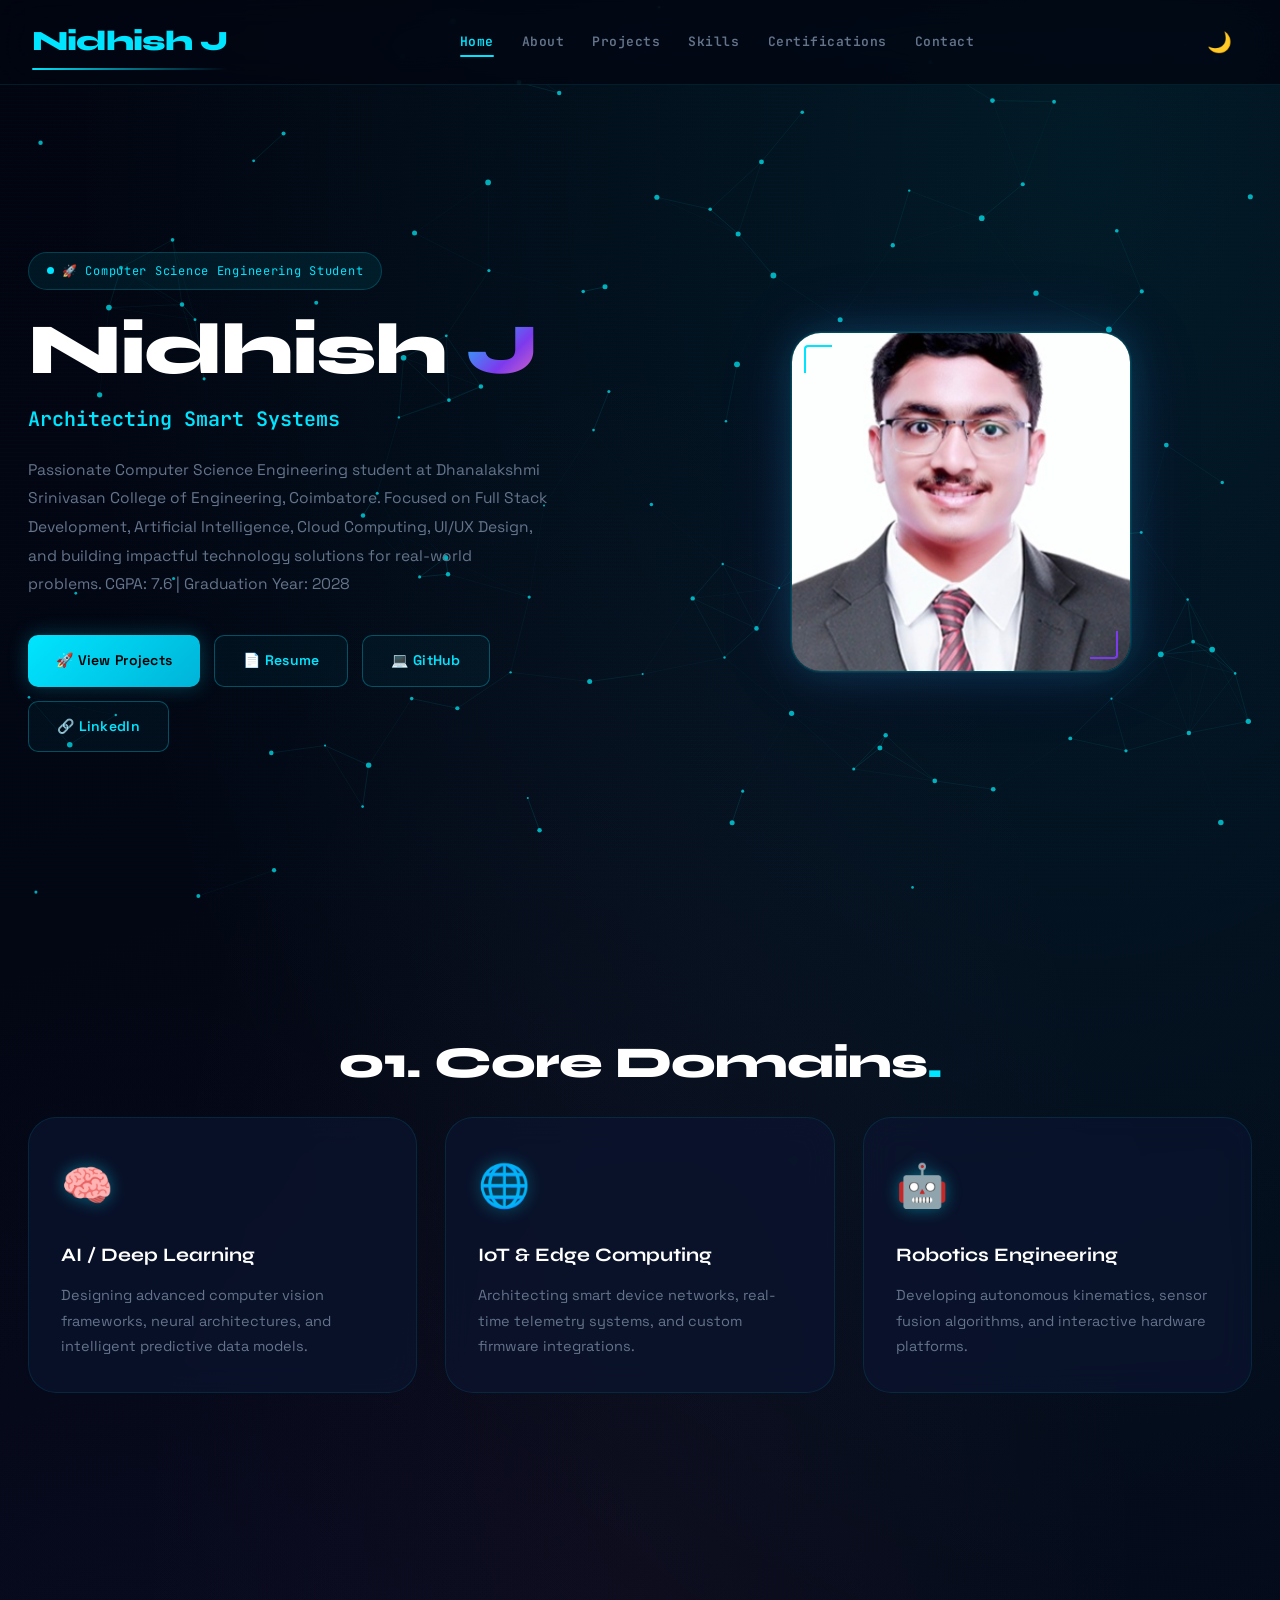
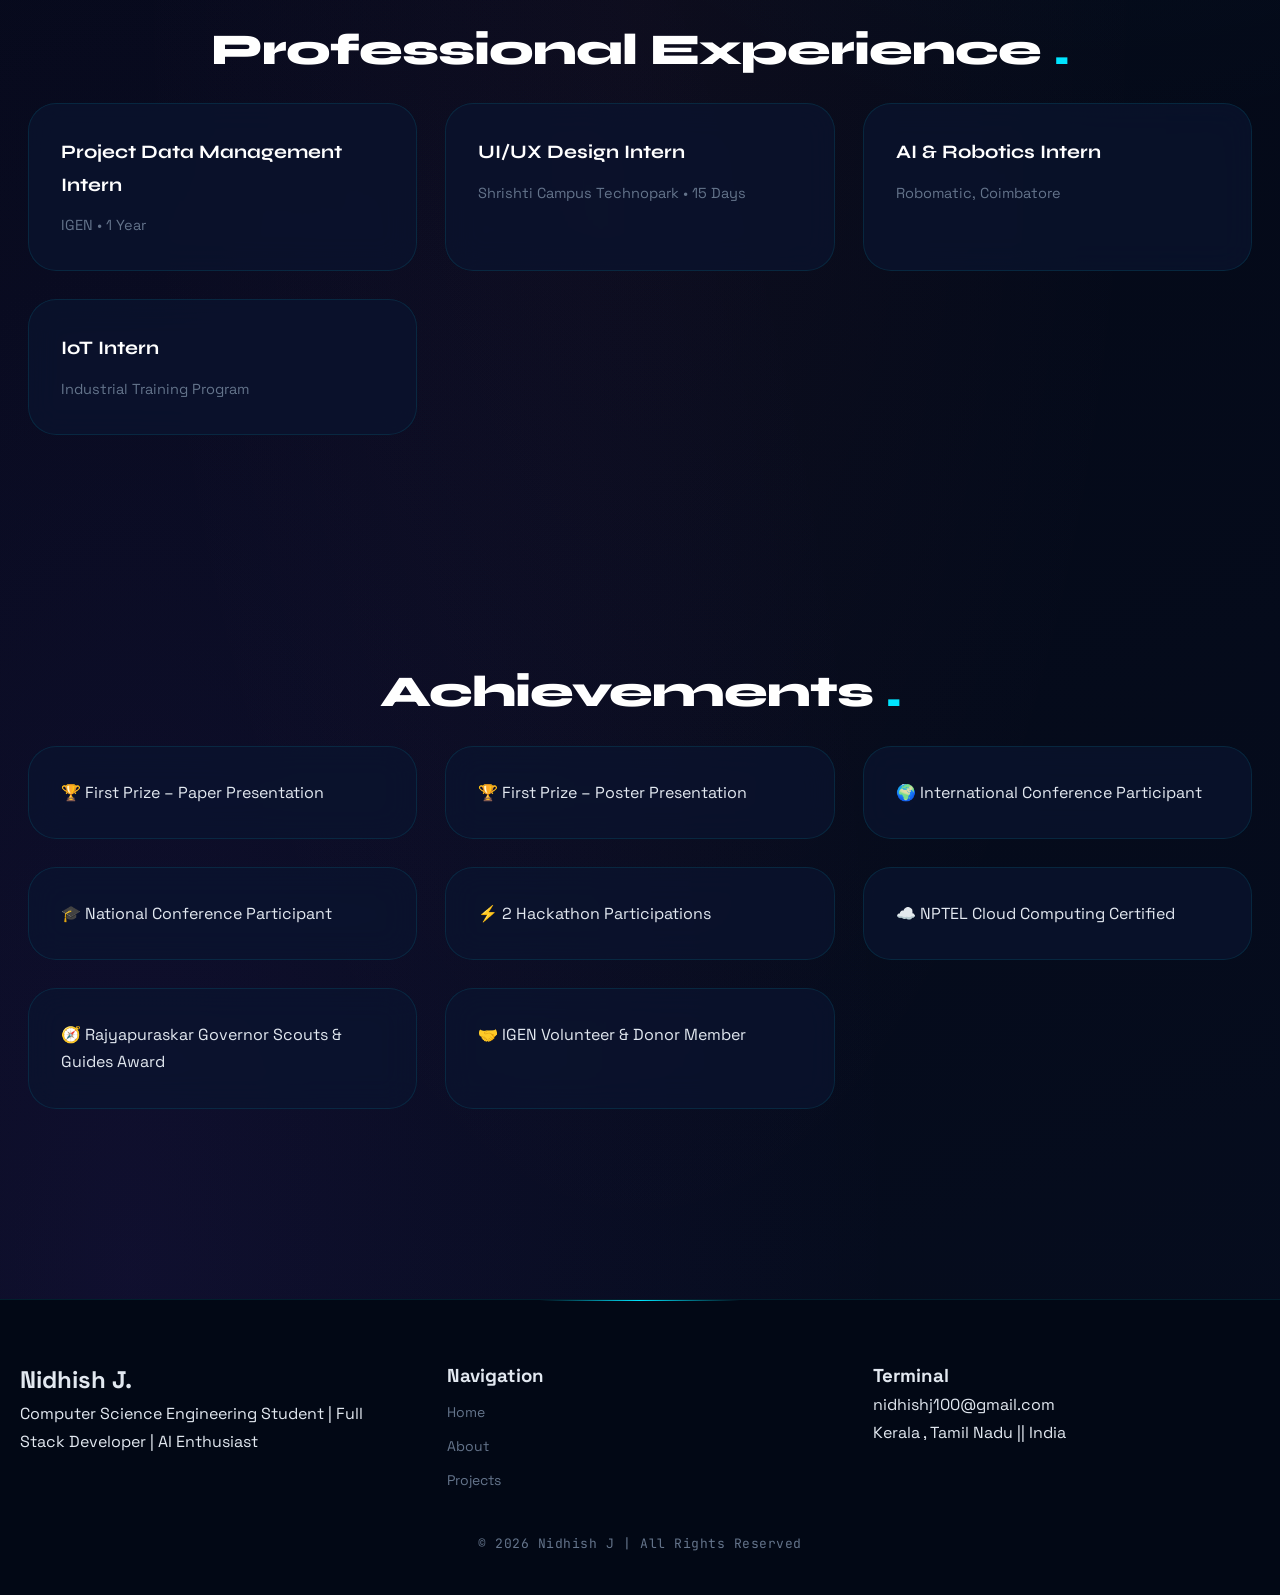
==== index.html @ ee5617a0 "Refactor index.html structure and theme toggle script" ====
<!DOCTYPE html>
<html lang="en">
<head>
    <meta charset="UTF-8">
    <meta name="viewport" content="width=device-width, initial-scale=1.0">
    <title>Nidhish J | Computer Science Engineering Student | Full Stack Developer</title>
    <link href="https://fonts.googleapis.com/css2?family=Space+Grotesk:wght@400;600;700&family=Poppins:wght@300;400;600&display=swap" rel="stylesheet">
    <link rel="stylesheet" href="css/style.css">
</head>
<body>

    <canvas id="particles"></canvas>

    <header class="navbar">
    <div class="nav-container">

        <h1 class="logo glow">
            Nidhish <span class="dot">J</span>
        </h1>

        <nav>
            <a href="index.html" class="active">Home</a>
            <a href="about.html">About</a>
            <a href="projects.html">Projects</a>
            <a href="skills.html">Skills</a>
            <a href="certifications.html">Certifications</a>
            <a href="contact.html">Contact</a>
        </nav>

        <button id="themeToggle" class="theme-btn">
            🌙
        </button>

    </div>
</header>
        </div>
    </header>

    <main>
       <section class="hero-section">

<div class="container">

<div class="hero-container">

<div class="hero-left">

<span class="badge">
🚀 Computer Science Engineering Student
</span>

<h1 class="main-title">
Nidhish <span class="highlight">J</span>
</h1>

<h2 class="typing-subtitle">
Full Stack Developer • AI Enthusiast • UI/UX Designer
</h2>

<p class="tagline">
Passionate Computer Science Engineering student at
Dhanalakshmi Srinivasan College of Engineering, Coimbatore.

Focused on Full Stack Development, Artificial Intelligence,
Cloud Computing, UI/UX Design, and building impactful
technology solutions for real-world problems.

CGPA: 7.6 | Graduation Year: 2028
</p>

<div class="hero-cta">

<a href="projects.html" class="btn btn-primary">
🚀 View Projects
</a>

<a href="https://drive.google.com/file/d/1MDJvNUyQqDSdJSYIswV5mEea7pzrSSZ8/view?usp=sharing"
target="_blank"
class="btn btn-secondary">
📄 Resume
</a>

<a href="https://github.com/nidhishj100"
target="_blank"
class="btn btn-secondary">
💻 GitHub
</a>

<a href="https://www.linkedin.com/in/nidhishj100"
target="_blank"
class="btn btn-secondary">
🔗 LinkedIn
</a>

</div>

</div>

<div class="hero-right">

<div class="profile-frame">

<img src="nidhish-profile.jpg"
alt="Nidhish J"
class="profile-img">

</div>

</div>

</div>

</div>

</div>

</section>
        <section class="section">
            <div class="container">
                <h2 class="section-title"><span class="number">01.</span> Core Domains</h2>
                <div class="grid grid-3">
                    <div class="pro-card functional">
                        <div class="card-icon">🧠</div>
                        <h3>AI / Deep Learning</h3>
                        <p>Designing advanced computer vision frameworks, neural architectures, and intelligent predictive data models.</p>
                    </div>
                    <div class="pro-card functional">
                        <div class="card-icon">🌐</div>
                        <h3>IoT & Edge Computing</h3>
                        <p>Architecting smart device networks, real-time telemetry systems, and custom firmware integrations.</p>
                    </div>
                    <div class="pro-card functional">
                        <div class="card-icon">🤖</div>
                        <h3>Robotics Engineering</h3>
                        <p>Developing autonomous kinematics, sensor fusion algorithms, and interactive hardware platforms.</p>
                    </div>
                </div>
            </div>
        </section>

        <section class="section">

<div class="container">

<h2 class="section-title">
Professional Experience
</h2>

<div class="grid">

<div class="pro-card">
<h3>Project Data Management Intern</h3>
<p>IGEN • 1 Year</p>
</div>

<div class="pro-card">
<h3>UI/UX Design Intern</h3>
<p>Shrishti Campus Technopark • 15 Days</p>
</div>

<div class="pro-card">
<h3>AI & Robotics Intern</h3>
<p>Robomatic, Coimbatore</p>
</div>

<div class="pro-card">
<h3>IoT Intern</h3>
<p>Industrial Training Program</p>
</div>

</div>

</div>

</section>

<section class="section">

<div class="container">

<h2 class="section-title">
Achievements
</h2>

<div class="grid">

<div class="pro-card">
🏆 First Prize – Paper Presentation
</div>

<div class="pro-card">
🏆 First Prize – Poster Presentation
</div>

<div class="pro-card">
🌍 International Conference Participant
</div>

<div class="pro-card">
🎓 National Conference Participant
</div>

<div class="pro-card">
⚡ 2 Hackathon Participations
</div>

<div class="pro-card">
☁️ NPTEL Cloud Computing Certified
</div>

<div class="pro-card">
🧭 Rajyapuraskar Governor Scouts & Guides Award
</div>

<div class="pro-card">
🤝 IGEN Volunteer & Donor Member
</div>

</div>

</div>

</section>
    </main>

    <footer class="footer">
        <div class="footer-container">
            <div class="footer-left">
                <h2>Nidhish J<span class="dot">.</span></h2>
                <p>Computer Science Engineering Student | Full Stack Developer | AI Enthusiast</p>
            </div>
            <div class="footer-center">
                <h3>Navigation</h3>
                <div class="footer-links">
                    <a href="index.html">Home</a>
                    <a href="about.html">About</a>
                    <a href="projects.html">Projects</a>
                </div>
            </div>
            <div class="footer-right">
                <h3>Terminal</h3>
                <p>nidhishj100@gmail.com</p>
                <p>Kerala , Tamil Nadu || India</p>
            </div>
        </div>
        <div class="footer-bottom">
            <p>&copy; 2026 Nidhish J | All Rights Reserved</p>
        </div>
    </footer>

    <script src="js/script.js"></script>
</body>
</html>
---- css/style.css ----
/* ============================================
   NIDHISH J — PORTFOLIO CSS  (Ultra Edition)
   ============================================ */

@import url('https://fonts.googleapis.com/css2?family=Space+Grotesk:wght@300;400;500;600;700&family=Syne:wght@700;800&family=JetBrains+Mono:wght@400;600&display=swap');

/* ── TOKEN SYSTEM ── */
:root {
  --bg:        #020510;
  --bg-2:      #060d1f;
  --card:      #0b1530;
  --card-hov:  #0f1f40;
  --accent:    #00e5ff;
  --accent2:   #7c3aed;
  --accent3:   #f472b6;
  --text:      #e2e8f0;
  --muted:     #64748b;
  --border:    rgba(0, 229, 255, 0.10);
  --glow:      rgba(0, 229, 255, 0.18);
  --glow2:     rgba(124, 58, 237, 0.18);

  --font-display: 'Syne', sans-serif;
  --font-body:    'Space Grotesk', sans-serif;
  --font-mono:    'JetBrains Mono', monospace;

  --radius-sm:  10px;
  --radius-md:  18px;
  --radius-lg:  28px;
  --transition: 0.38s cubic-bezier(0.4, 0, 0.2, 1);
}

/* ── RESET ── */
*, *::before, *::after {
  margin: 0;
  padding: 0;
  box-sizing: border-box;
  scroll-behavior: smooth;
}

/* ── BODY ── */
body {
  font-family: var(--font-body);
  font-size: 16px;
  line-height: 1.7;
  color: var(--text);
  background: var(--bg);
  overflow-x: hidden;
  padding-top: 88px;

  /* Signature: dual-source deep-space radial mesh */
  background-image:
    radial-gradient(ellipse 80% 50% at 85% 5%,  rgba(0, 229, 255, 0.09), transparent),
    radial-gradient(ellipse 60% 60% at 10% 90%, rgba(124, 58, 237, 0.09), transparent),
    radial-gradient(ellipse 40% 40% at 50% 50%, rgba(244, 114, 182, 0.04), transparent),
    linear-gradient(160deg, #020510 0%, #060d1f 100%);
}

/* ── SCANLINE OVERLAY (signature texture) ── */
body::before {
  content: '';
  position: fixed;
  inset: 0;
  z-index: 0;
  pointer-events: none;
  background-image: repeating-linear-gradient(
    0deg,
    transparent,
    transparent 3px,
    rgba(0, 229, 255, 0.012) 3px,
    rgba(0, 229, 255, 0.012) 4px
  );
}

/* ── CANVAS PARTICLES ── */
canvas {
  position: fixed;
  inset: 0;
  z-index: -1;
}

/* ── SELECTION ── */
::selection {
  background: rgba(0, 229, 255, 0.25);
  color: #fff;
}

/* ── SCROLLBAR ── */
::-webkit-scrollbar { width: 5px; }
::-webkit-scrollbar-track { background: var(--bg); }
::-webkit-scrollbar-thumb {
  background: linear-gradient(180deg, var(--accent), var(--accent2));
  border-radius: 99px;
}

/* ============================================
   NAVBAR
   ============================================ */
.navbar {
  position: fixed;
  top: 0;
  width: 100%;
  z-index: 1000;
  backdrop-filter: blur(20px) saturate(180%);
  -webkit-backdrop-filter: blur(20px) saturate(180%);
  background: rgba(2, 5, 16, 0.80);
  border-bottom: 1px solid var(--border);
}

.nav-container {
  max-width: 1320px;
  margin: auto;
  display: flex;
  justify-content: space-between;
  align-items: center;
  padding: 18px 32px;
}

/* Logo — monogram feel */
.logo {
  font-family: var(--font-display);
  font-size: 28px;
  font-weight: 800;
  color: var(--accent);
  letter-spacing: -1px;
  position: relative;
  animation: logoFloat 4s ease-in-out infinite;
}

.logo::after {
  content: '';
  position: absolute;
  bottom: -4px;
  left: 0;
  width: 100%;
  height: 2px;
  background: linear-gradient(90deg, var(--accent), transparent);
  border-radius: 99px;
}

@keyframes logoFloat {
  0%, 100% { transform: translateY(0);   filter: drop-shadow(0 0  6px rgba(0,229,255,.5)); }
  50%       { transform: translateY(-5px); filter: drop-shadow(0 0 16px rgba(0,229,255,.9)); }
}

nav {
  display: flex;
  gap: 28px;
  align-items: center;
}

nav a {
  font-family: var(--font-mono);
  font-size: 13px;
  font-weight: 600;
  letter-spacing: 0.04em;
  text-decoration: none;
  color: var(--muted);
  position: relative;
  transition: color var(--transition);
}

nav a::after {
  content: '';
  position: absolute;
  bottom: -4px;
  left: 0;
  width: 0;
  height: 1.5px;
  background: var(--accent);
  border-radius: 99px;
  transition: width var(--transition);
}

nav a:hover,
nav a.active {
  color: var(--accent);
}

nav a:hover::after,
nav a.active::after {
  width: 100%;
}

.theme-btn {
  background: none;
  border: none;
  font-size: 20px;
  cursor: pointer;
  color: var(--muted);
  margin-right: 16px;
  transition: color var(--transition);
}

.theme-btn:hover { color: var(--accent); }

/* ============================================
   CONTAINER
   ============================================ */
.container {
  max-width: 1320px;
  margin: auto;
  padding: 0 28px;
}

/* ============================================
   HERO
   ============================================ */
.hero-section {
  min-height: 92vh;
  display: flex;
  align-items: center;
  position: relative;
}

.hero-container {
  width: 100%;
  display: grid;
  grid-template-columns: 1fr 1fr;
  gap: 60px;
  align-items: center;
}

/* Badge pill */
.badge {
  display: inline-flex;
  align-items: center;
  gap: 8px;
  background: rgba(0, 229, 255, 0.08);
  color: var(--accent);
  border: 1px solid rgba(0, 229, 255, 0.20);
  padding: 8px 18px;
  border-radius: 99px;
  font-family: var(--font-mono);
  font-size: 12px;
  letter-spacing: 0.06em;
  margin-bottom: 22px;
}

.badge::before {
  content: '';
  width: 7px;
  height: 7px;
  background: var(--accent);
  border-radius: 50%;
  animation: pulse 1.8s ease-in-out infinite;
}

@keyframes pulse {
  0%, 100% { opacity: 1; transform: scale(1); }
  50%       { opacity: 0.4; transform: scale(1.4); }
}

/* Main title */
.main-title {
  font-family: var(--font-display);
  font-size: 72px;
  font-weight: 800;
  line-height: 1.05;
  letter-spacing: -2px;
  color: #fff;
}

.highlight {
  background: linear-gradient(135deg, var(--accent) 0%, var(--accent2) 60%, var(--accent3) 100%);
  -webkit-background-clip: text;
  -webkit-text-fill-color: transparent;
  background-clip: text;
}

/* Typing subtitle */
.typing-subtitle {
  margin-top: 14px;
  font-family: var(--font-mono);
  font-size: 20px;
  font-weight: 600;
  color: var(--accent);
  min-height: 30px;
}

.tagline {
  margin-top: 20px;
  color: var(--muted);
  line-height: 1.85;
  max-width: 520px;
  font-size: 15.5px;
}

.hero-cta {
  margin-top: 36px;
  display: flex;
  gap: 14px;
  flex-wrap: wrap;
}

/* ── Profile ── */
.hero-right {
  display: flex;
  justify-content: center;
  align-items: center;
}

.profile-frame {
  width: 340px !important;
  height: 340px !important;
  border-radius: 30px !important;
  overflow: hidden;
  position: relative;
  border: 1px solid rgba(0, 229, 255, 0.25) !important;
  box-shadow:
    0 0  0   1px rgba(0, 229, 255, 0.08),
    0 0  40px rgba(0, 229, 255, 0.18),
    0 0  80px rgba(124, 58, 237, 0.12) !important;
  animation: frameBreath 5s ease-in-out infinite;
}

/* Corner-bracket signature element */
.profile-frame::before,
.profile-frame::after {
  content: '';
  position: absolute;
  width: 28px;
  height: 28px;
  z-index: 2;
  pointer-events: none;
}

.profile-frame::before {
  top: 12px; left: 12px;
  border-top: 2px solid var(--accent);
  border-left: 2px solid var(--accent);
  border-radius: 4px 0 0 0;
}

.profile-frame::after {
  bottom: 12px; right: 12px;
  border-bottom: 2px solid var(--accent2);
  border-right: 2px solid var(--accent2);
  border-radius: 0 0 4px 0;
}

@keyframes frameBreath {
  0%, 100% { box-shadow: 0 0 0 1px rgba(0,229,255,.08), 0 0 40px rgba(0,229,255,.18), 0 0 80px rgba(124,58,237,.12); }
  50%       { box-shadow: 0 0 0 1px rgba(0,229,255,.15), 0 0 60px rgba(0,229,255,.28), 0 0 120px rgba(124,58,237,.20); }
}

.profile-img {
  display: block !important;
  width: 100% !important;
  height: 100% !important;
  object-fit: cover !important;
  transition: transform 0.6s ease;
}

.profile-frame:hover .profile-img {
  transform: scale(1.04);
}

/* ============================================
   BUTTONS
   ============================================ */
.btn {
  display: inline-flex;
  align-items: center;
  gap: 8px;
  padding: 13px 28px;
  border-radius: var(--radius-sm);
  text-decoration: none;
  font-family: var(--font-body);
  font-weight: 600;
  font-size: 14px;
  letter-spacing: 0.02em;
  transition: var(--transition);
  position: relative;
  overflow: hidden;
}

.btn-primary {
  background: linear-gradient(135deg, var(--accent), #00b4d8);
  color: #000;
  border: none;
  box-shadow: 0 0 20px rgba(0, 229, 255, 0.25);
}

.btn-primary::before {
  content: '';
  position: absolute;
  inset: 0;
  background: linear-gradient(135deg, rgba(255,255,255,0.2), transparent);
  opacity: 0;
  transition: opacity var(--transition);
}

.btn-primary:hover::before { opacity: 1; }

.btn-secondary {
  border: 1px solid rgba(0, 229, 255, 0.30);
  color: var(--accent);
  background: rgba(0, 229, 255, 0.04);
}

.btn-secondary:hover {
  background: rgba(0, 229, 255, 0.10);
  border-color: var(--accent);
}

.btn:hover { transform: translateY(-3px); }

.btn-primary:hover {
  box-shadow: 0 0 32px rgba(0, 229, 255, 0.40);
}

/* ============================================
   SECTIONS
   ============================================ */
.section {
  padding: 110px 0;
}

/* Section heading with gradient underline */
.section-title {
  font-family: var(--font-display);
  font-size: 44px;
  font-weight: 800;
  letter-spacing: -1px;
  text-align: center;
  margin-bottom: 16px;
  color: #fff;
}

.page-title {
  font-family: var(--font-display);
  font-size: 52px;
  font-weight: 800;
  letter-spacing: -1.5px;
  text-align: center;
  margin-bottom: 20px;
  color: #fff;
}

.page-title .number {
  font-family: var(--font-mono);
  color: var(--accent);
  font-size: 0.75em;
  vertical-align: super;
}

.section-subtitle {
  color: var(--muted);
  text-align: center;
  max-width: 640px;
  margin: 0 auto 56px;
  font-size: 15.5px;
  line-height: 1.8;
}

/* Divider dot */
.section-title::after {
  content: '.';
  color: var(--accent);
}

/* ============================================
   CARDS  (shared base)
   ============================================ */
.pro-card,
.project-card,
.contact-card,
.mentor-card {
  background: rgba(11, 21, 48, 0.70);
  border: 1px solid var(--border);
  border-radius: var(--radius-lg);
  padding: 32px;
  backdrop-filter: blur(16px);
  -webkit-backdrop-filter: blur(16px);
  transition: transform var(--transition), box-shadow var(--transition), border-color var(--transition), background var(--transition);
  position: relative;
  overflow: hidden;
}

/* Subtle inner top-edge shimmer */
.pro-card::before,
.project-card::before,
.contact-card::before,
.mentor-card::before {
  content: '';
  position: absolute;
  top: 0; left: 0; right: 0;
  height: 1px;
  background: linear-gradient(90deg, transparent, rgba(0,229,255,0.35), transparent);
  opacity: 0;
  transition: opacity var(--transition);
}

.pro-card:hover,
.project-card:hover,
.contact-card:hover,
.mentor-card:hover {
  transform: translateY(-10px);
  background: rgba(15, 31, 64, 0.85);
  border-color: rgba(0, 229, 255, 0.22);
  box-shadow:
    0 20px 60px rgba(0, 0, 0, 0.5),
    0  0  40px rgba(0, 229, 255, 0.12);
}

.pro-card:hover::before,
.project-card:hover::before,
.contact-card:hover::before,
.mentor-card:hover::before {
  opacity: 1;
}

.card-icon {
  font-size: 42px;
  margin-bottom: 18px;
  display: inline-block;
  filter: drop-shadow(0 0 8px rgba(0,229,255,0.4));
}

.pro-card h3 {
  font-family: var(--font-display);
  font-size: 19px;
  font-weight: 700;
  margin-bottom: 12px;
  color: #fff;
}

.pro-card p {
  color: var(--muted);
  font-size: 14.5px;
  line-height: 1.75;
}

/* ============================================
   GRIDS
   ============================================ */
.grid,
.grid-3 {
  display: grid;
  grid-template-columns: repeat(auto-fit, minmax(300px, 1fr));
  gap: 28px;
}

/* ============================================
   PROJECT CARDS
   ============================================ */
.project-img-container {
  overflow: hidden;
  border-radius: var(--radius-md);
  position: relative;
}

.project-img-container::after {
  content: '';
  position: absolute;
  inset: 0;
  background: linear-gradient(0deg, rgba(2,5,16,0.6) 0%, transparent 60%);
  pointer-events: none;
}

.project-img-container img {
  width: 100%;
  height: 220px;
  object-fit: cover;
  display: block;
  transition: transform 0.6s ease;
}

.project-card:hover .project-img-container img {
  transform: scale(1.06);
}

.project-body {
  padding-top: 22px;
}

.project-body h3 {
  font-family: var(--font-display);
  font-size: 18px;
  font-weight: 700;
  color: #fff;
  margin-bottom: 8px;
}

.project-body p {
  color: var(--muted);
  font-size: 14px;
  line-height: 1.75;
}

.tech-tags {
  margin-top: 16px;
  display: flex;
  flex-wrap: wrap;
  gap: 8px;
}

.tech-tags span {
  background: rgba(0, 229, 255, 0.08);
  color: var(--accent);
  border: 1px solid rgba(0, 229, 255, 0.18);
  padding: 5px 12px;
  border-radius: 99px;
  font-family: var(--font-mono);
  font-size: 11px;
  font-weight: 600;
  letter-spacing: 0.04em;
  transition: background var(--transition);
}

.tech-tags span:hover {
  background: rgba(0, 229, 255, 0.16);
}

/* ============================================
   MENTOR CARDS
   ============================================ */
.mentor-card {
  text-align: center;
}

.mentor-card img {
  width: 90px;
  height: 90px;
  border-radius: 50%;
  object-fit: cover;
  border: 2px solid rgba(0, 229, 255, 0.25);
  margin-bottom: 14px;
  transition: transform 0.4s ease, box-shadow 0.4s ease;
}

.mentor-card:hover img {
  transform: scale(1.07);
  box-shadow: 0 0 20px rgba(0, 229, 255, 0.35);
}

/* ============================================
   CONTACT
   ============================================ */
.contact-container {
  display: grid;
  grid-template-columns: repeat(auto-fit, minmax(270px, 1fr));
  gap: 28px;
}

/* Form elements */
#contactForm input,
#contactForm textarea {
  width: 100%;
  background: rgba(11, 21, 48, 0.60);
  border: 1px solid var(--border);
  border-radius: var(--radius-sm);
  padding: 14px 18px;
  color: var(--text);
  font-family: var(--font-body);
  font-size: 14.5px;
  margin-bottom: 14px;
  outline: none;
  transition: border-color var(--transition), box-shadow var(--transition);
}

#contactForm input:focus,
#contactForm textarea:focus {
  border-color: rgba(0, 229, 255, 0.45);
  box-shadow: 0 0 0 3px rgba(0, 229, 255, 0.08);
}

#contactForm textarea {
  resize: vertical;
  min-height: 130px;
}

/* ============================================
   CERTIFICATIONS
   ============================================ */
.cert-img {
  width: 100%;
  height: 200px;
  object-fit: cover;
  border-radius: var(--radius-md);
  margin-bottom: 16px;
  transition: transform 0.4s ease, filter 0.4s ease;
  filter: brightness(0.92);
}

.pro-card:hover .cert-img {
  transform: scale(1.04);
  filter: brightness(1);
}

/* ============================================
   TIMELINE
   ============================================ */
.timeline-date {
  font-family: var(--font-mono);
  font-size: 12px;
  font-weight: 600;
  letter-spacing: 0.06em;
  color: var(--accent);
  text-transform: uppercase;
}

/* ============================================
   FOOTER
   ============================================ */
.footer {
  margin-top: 80px;
  background: #020815;
  padding: 60px 20px 40px;
  border-top: 1px solid var(--border);
  position: relative;
}

.footer::before {
  content: '';
  position: absolute;
  top: 0; left: 50%; transform: translateX(-50%);
  width: 200px;
  height: 1px;
  background: linear-gradient(90deg, transparent, var(--accent), transparent);
}

.footer-container {
  max-width: 1320px;
  margin: auto;
  display: grid;
  grid-template-columns: repeat(auto-fit, minmax(220px, 1fr));
  gap: 40px;
}

.footer h4 {
  font-family: var(--font-display);
  font-size: 14px;
  font-weight: 700;
  letter-spacing: 0.08em;
  text-transform: uppercase;
  color: var(--accent);
  margin-bottom: 16px;
}

.footer a {
  display: block;
  color: var(--muted);
  margin-top: 10px;
  text-decoration: none;
  font-size: 14px;
  transition: color var(--transition), transform var(--transition);
}

.footer a:hover {
  color: var(--accent);
  transform: translateX(4px);
}

.footer-bottom {
  text-align: center;
  margin-top: 40px;
  color: var(--muted);
  font-size: 13px;
  font-family: var(--font-mono);
  letter-spacing: 0.04em;
}

/* ============================================
   LIGHT MODE
   ============================================ */
.light-mode {
  --bg:    #f0f4ff;
  --bg-2:  #e8eefa;
  --card:  #ffffff;
  --text:  #111827;
  --muted: #6b7280;
  --border: rgba(0, 120, 200, 0.12);
  background: #f0f4ff !important;
  color: #111827 !important;
}

.light-mode .navbar {
  background: rgba(240, 244, 255, 0.92);
  border-bottom-color: rgba(0,0,0,0.06);
}

.light-mode .pro-card,
.light-mode .project-card,
.light-mode .contact-card,
.light-mode .mentor-card {
  background: rgba(255,255,255,0.90);
  border-color: rgba(0,180,255,0.10);
  color: #111827;
}

.light-mode .pro-card p,
.light-mode .project-body p {
  color: #374151;
}

.light-mode body::before {
  display: none;
}

/* ============================================
   RESPONSIVE — TABLET
   ============================================ */
@media (max-width: 960px) {
  .hero-container {
    grid-template-columns: 1fr;
    text-align: center;
    gap: 40px;
  }

  .main-title {
    font-size: 54px;
    letter-spacing: -1.5px;
  }

  .tagline { margin-inline: auto; }

  .hero-cta { justify-content: center; }

  .profile-frame {
    width: 280px !important;
    height: 280px !important;
  }

  nav {
    gap: 16px;
    flex-wrap: wrap;
    justify-content: center;
  }
}

/* ============================================
   RESPONSIVE — MOBILE
   ============================================ */
@media (max-width: 640px) {
  body { padding-top: 100px; }

  .nav-container {
    flex-direction: column;
    padding: 14px 18px;
    gap: 12px;
  }

  .logo { font-size: 22px; }

  nav a { font-size: 12px; }

  .main-title {
    font-size: 38px !important;
    letter-spacing: -1px;
  }

  .page-title {
    font-size: 32px !important;
  }

  .section-title {
    font-size: 30px;
  }

  .typing-subtitle { font-size: 16px; }

  .profile-frame {
    width: 220px !important;
    height: 220px !important;
  }

  .section { padding: 70px 0; }

  .grid,
  .grid-3,
  .contact-container,
  .footer-container {
    grid-template-columns: 1fr !important;
  }

  .pro-card,
  .project-card,
  .contact-card,
  .mentor-card {
    padding: 24px 20px;
    border-radius: var(--radius-md);
  }

  .cert-img { height: 170px; }

  .btn {
    padding: 12px 22px;
    font-size: 13px;
  }

  .footer { padding: 50px 16px 30px; }

  .footer-container { text-align: center; }

  .footer a:hover { transform: none; }
}

/* ============================================
   REDUCED MOTION
   ============================================ */
@media (prefers-reduced-motion: reduce) {
  *, *::before, *::after {
    animation-duration: 0.01ms !important;
    transition-duration: 0.01ms !important;
  }
}
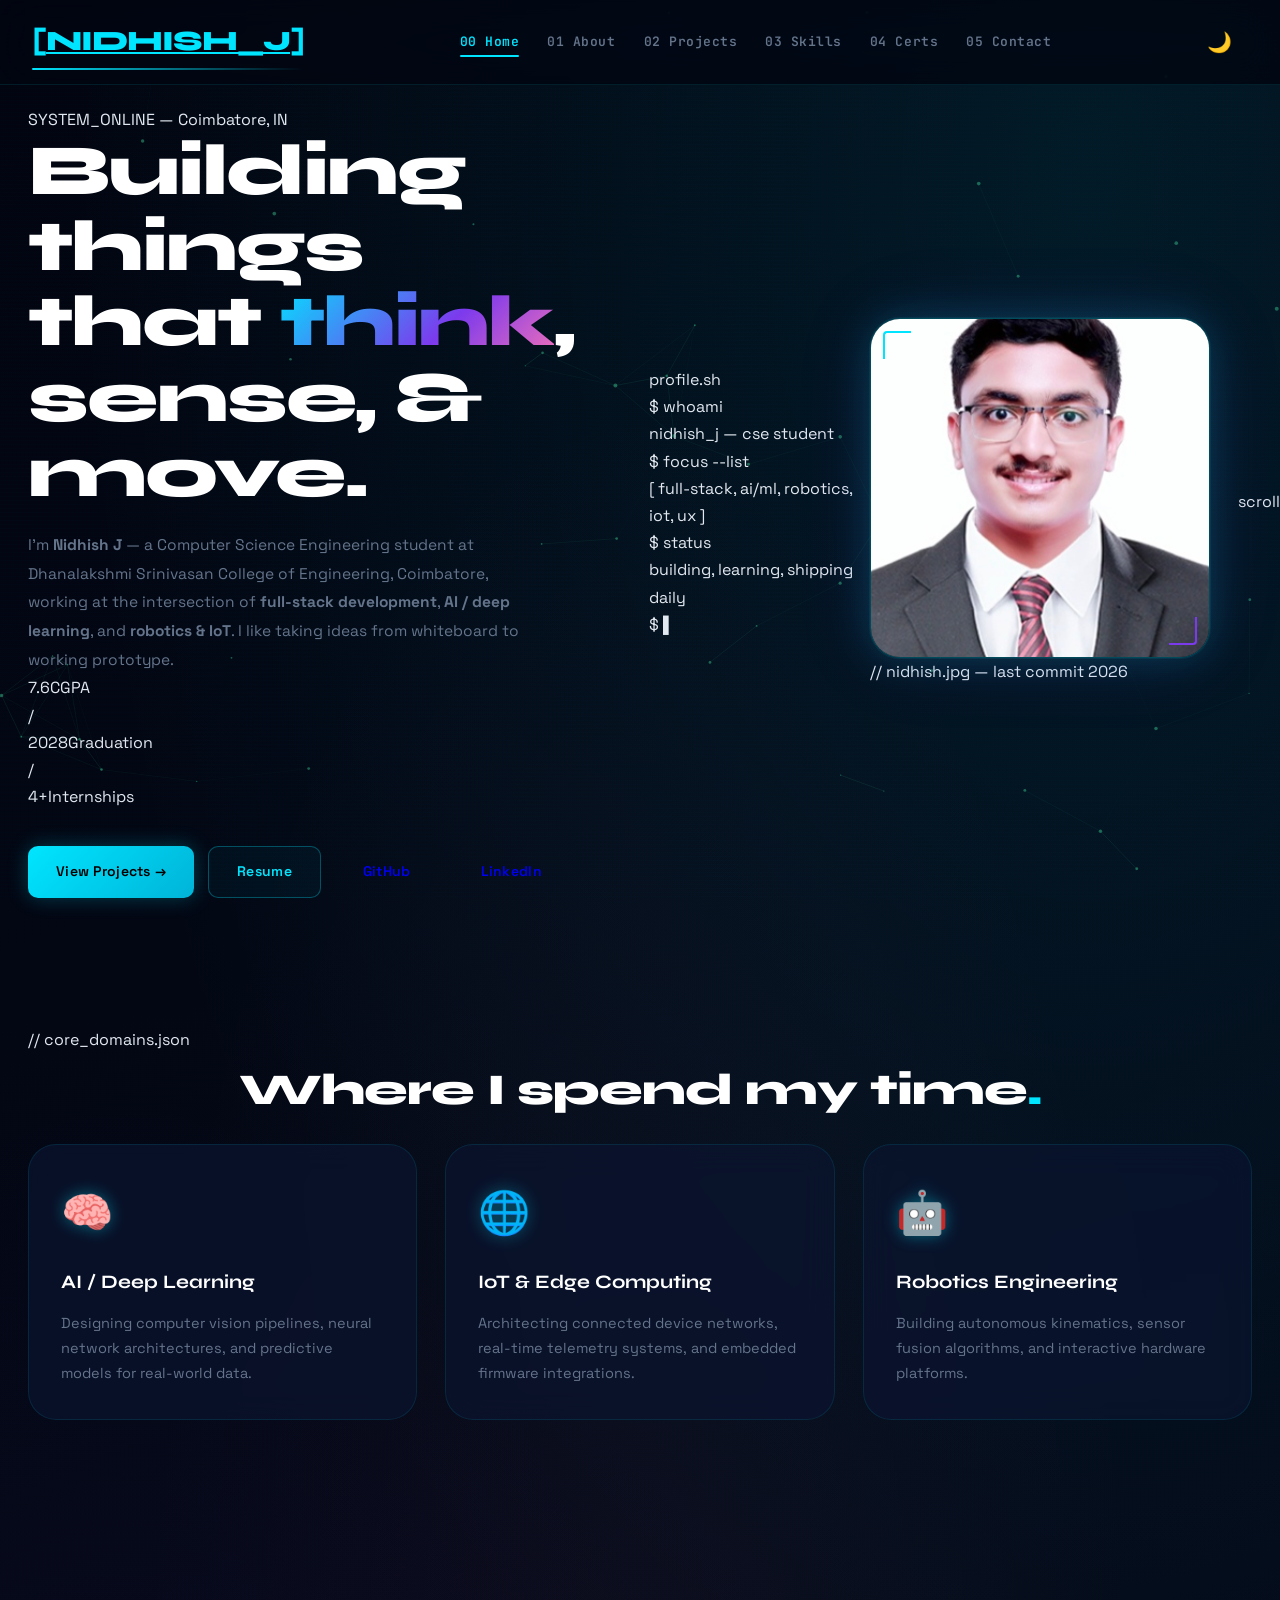
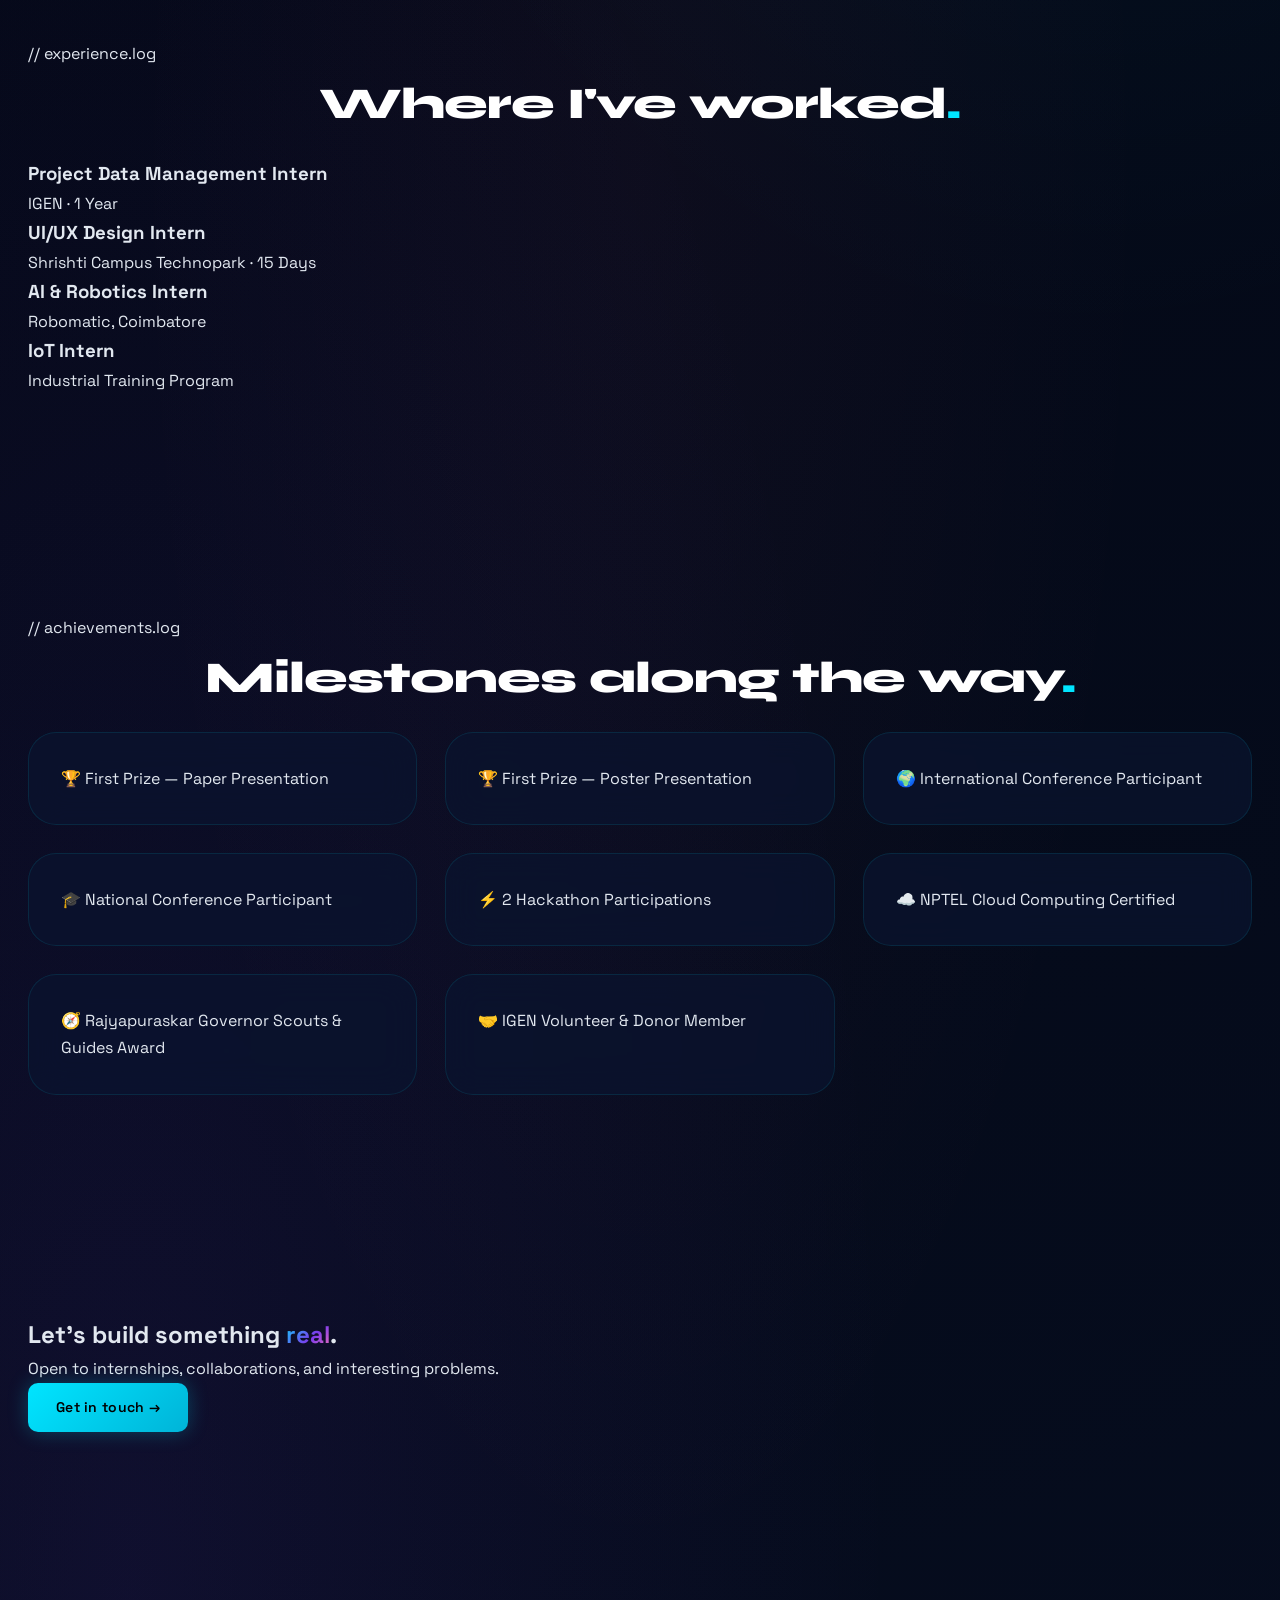
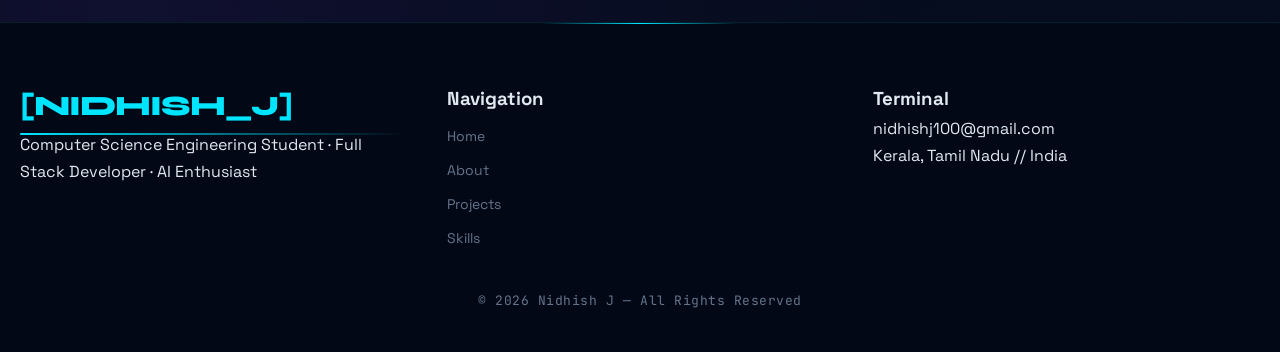
==== commit 6860a7dd: "Update index.html" ====
--- a/index.html
+++ b/index.html
@@ -4,7 +4,7 @@
     <meta charset="UTF-8">
     <meta name="viewport" content="width=device-width, initial-scale=1.0">
     <title>Nidhish J | Computer Science Engineering Student | Full Stack Developer</title>
-    <link href="https://fonts.googleapis.com/css2?family=Space+Grotesk:wght@400;600;700&family=Poppins:wght@300;400;600&display=swap" rel="stylesheet">
+    <link href="https://fonts.googleapis.com/css2?family=Space+Grotesk:wght@400;500;600;700&family=JetBrains+Mono:wght@400;500;700&family=Inter:wght@300;400;500&display=swap" rel="stylesheet">
     <link rel="stylesheet" href="css/style.css">
 </head>
 <body>
@@ -12,239 +12,226 @@
     <canvas id="particles"></canvas>
 
     <header class="navbar">
-    <div class="nav-container">
-
-        <h1 class="logo glow">
-            Nidhish <span class="dot">J</span>
-        </h1>
-
-        <nav>
-            <a href="index.html" class="active">Home</a>
-            <a href="about.html">About</a>
-            <a href="projects.html">Projects</a>
-            <a href="skills.html">Skills</a>
-            <a href="certifications.html">Certifications</a>
-            <a href="contact.html">Contact</a>
-        </nav>
-
-        <button id="themeToggle" class="theme-btn">
-            🌙
-        </button>
-
-    </div>
-</header>
+        <div class="nav-container">
+            <a href="index.html" class="logo glow">
+                <span class="logo-bracket">[</span>NIDHISH_J<span class="logo-bracket">]</span>
+            </a>
+
+            <nav>
+                <a href="index.html" class="active"><span class="nav-num">00</span> Home</a>
+                <a href="about.html"><span class="nav-num">01</span> About</a>
+                <a href="projects.html"><span class="nav-num">02</span> Projects</a>
+                <a href="skills.html"><span class="nav-num">03</span> Skills</a>
+                <a href="certifications.html"><span class="nav-num">04</span> Certs</a>
+                <a href="contact.html"><span class="nav-num">05</span> Contact</a>
+            </nav>
+
+            <button id="themeToggle" class="theme-btn" aria-label="Toggle theme">🌙</button>
         </div>
     </header>
 
     <main>
-       <section class="hero-section">
-
-<div class="container">
-
-<div class="hero-container">
-
-<div class="hero-left">
-
-<span class="badge">
-🚀 Computer Science Engineering Student
-</span>
-
-<h1 class="main-title">
-Nidhish <span class="highlight">J</span>
-</h1>
-
-<h2 class="typing-subtitle">
-Full Stack Developer • AI Enthusiast • UI/UX Designer
-</h2>
-
-<p class="tagline">
-Passionate Computer Science Engineering student at
-Dhanalakshmi Srinivasan College of Engineering, Coimbatore.
-
-Focused on Full Stack Development, Artificial Intelligence,
-Cloud Computing, UI/UX Design, and building impactful
-technology solutions for real-world problems.
-
-CGPA: 7.6 | Graduation Year: 2028
-</p>
-
-<div class="hero-cta">
-
-<a href="projects.html" class="btn btn-primary">
-🚀 View Projects
-</a>
-
-<a href="https://drive.google.com/file/d/1MDJvNUyQqDSdJSYIswV5mEea7pzrSSZ8/view?usp=sharing"
-target="_blank"
-class="btn btn-secondary">
-📄 Resume
-</a>
-
-<a href="https://github.com/nidhishj100"
-target="_blank"
-class="btn btn-secondary">
-💻 GitHub
-</a>
-
-<a href="https://www.linkedin.com/in/nidhishj100"
-target="_blank"
-class="btn btn-secondary">
-🔗 LinkedIn
-</a>
-
-</div>
-
-</div>
-
-<div class="hero-right">
-
-<div class="profile-frame">
-
-<img src="nidhish-profile.jpg"
-alt="Nidhish J"
-class="profile-img">
-
-</div>
-
-</div>
-
-</div>
-
-</div>
-
-</div>
-
-</section>
+
+        <!-- ============ HERO ============ -->
+        <section class="hero-section">
+            <div class="container hero-container">
+
+                <div class="hero-left">
+                    <div class="status-line">
+                        <span class="status-dot"></span>
+                        <span class="mono">SYSTEM_ONLINE — Coimbatore, IN</span>
+                    </div>
+
+                    <h1 class="main-title">
+                        Building things<br>
+                        that <span class="highlight">think</span>,<br>
+                        <span class="outline">sense</span>, &amp; move.
+                    </h1>
+
+                    <p class="tagline">
+                        I'm <strong>Nidhish J</strong> — a Computer Science Engineering
+                        student at Dhanalakshmi Srinivasan College of Engineering,
+                        Coimbatore, working at the intersection of
+                        <strong>full-stack development</strong>, <strong>AI / deep learning</strong>,
+                        and <strong>robotics &amp; IoT</strong>. I like taking ideas from
+                        whiteboard to working prototype.
+                    </p>
+
+                    <div class="hero-stats mono">
+                        <div class="stat"><span class="stat-val">7.6</span><span class="stat-label">CGPA</span></div>
+                        <div class="stat-sep">/</div>
+                        <div class="stat"><span class="stat-val">2028</span><span class="stat-label">Graduation</span></div>
+                        <div class="stat-sep">/</div>
+                        <div class="stat"><span class="stat-val">4+</span><span class="stat-label">Internships</span></div>
+                    </div>
+
+                    <div class="hero-cta">
+                        <a href="projects.html" class="btn btn-primary">View Projects →</a>
+                        <a href="https://drive.google.com/file/d/1MDJvNUyQqDSdJSYIswV5mEea7pzrSSZ8/view?usp=sharing" target="_blank" class="btn btn-secondary">Resume</a>
+                        <a href="https://github.com/nidhishj100" target="_blank" class="btn btn-icon" aria-label="GitHub">GitHub</a>
+                        <a href="https://www.linkedin.com/in/nidhishj100" target="_blank" class="btn btn-icon" aria-label="LinkedIn">LinkedIn</a>
+                    </div>
+                </div>
+
+                <div class="hero-right">
+                    <div class="terminal-card">
+                        <div class="terminal-bar">
+                            <span class="term-dot red"></span>
+                            <span class="term-dot yellow"></span>
+                            <span class="term-dot green"></span>
+                            <span class="mono term-title">profile.sh</span>
+                        </div>
+                        <div class="terminal-body mono" id="terminalBody">
+                            <p><span class="prompt">$</span> whoami</p>
+                            <p class="out">nidhish_j — cse student</p>
+                            <p><span class="prompt">$</span> focus --list</p>
+                            <p class="out">[ full-stack, ai/ml, robotics, iot, ux ]</p>
+                            <p><span class="prompt">$</span> status</p>
+                            <p class="out success">building, learning, shipping daily</p>
+                            <p class="cursor-line"><span class="prompt">$</span> <span class="cursor">▌</span></p>
+                        </div>
+                    </div>
+
+                    <div class="profile-card">
+                        <div class="profile-frame">
+                            <img src="nidhish-profile.jpg" alt="Nidhish J" class="profile-img">
+                        </div>
+                        <div class="profile-caption mono">// nidhish.jpg — last commit 2026</div>
+                    </div>
+                </div>
+
+            </div>
+
+            <div class="scroll-cue mono">
+                <span>scroll</span>
+                <span class="scroll-line"></span>
+            </div>
+        </section>
+
+        <!-- ============ CORE DOMAINS ============ -->
         <section class="section">
             <div class="container">
-                <h2 class="section-title"><span class="number">01.</span> Core Domains</h2>
+                <div class="section-head">
+                    <span class="eyebrow mono">// core_domains.json</span>
+                    <h2 class="section-title">Where I spend my time</h2>
+                </div>
+
                 <div class="grid grid-3">
-                    <div class="pro-card functional">
+                    <div class="pro-card">
                         <div class="card-icon">🧠</div>
                         <h3>AI / Deep Learning</h3>
-                        <p>Designing advanced computer vision frameworks, neural architectures, and intelligent predictive data models.</p>
-                    </div>
-                    <div class="pro-card functional">
+                        <p>Designing computer vision pipelines, neural network architectures, and predictive models for real-world data.</p>
+                    </div>
+                    <div class="pro-card">
                         <div class="card-icon">🌐</div>
-                        <h3>IoT & Edge Computing</h3>
-                        <p>Architecting smart device networks, real-time telemetry systems, and custom firmware integrations.</p>
-                    </div>
-                    <div class="pro-card functional">
+                        <h3>IoT &amp; Edge Computing</h3>
+                        <p>Architecting connected device networks, real-time telemetry systems, and embedded firmware integrations.</p>
+                    </div>
+                    <div class="pro-card">
                         <div class="card-icon">🤖</div>
                         <h3>Robotics Engineering</h3>
-                        <p>Developing autonomous kinematics, sensor fusion algorithms, and interactive hardware platforms.</p>
-                    </div>
-                </div>
-            </div>
-        </section>
-
+                        <p>Building autonomous kinematics, sensor fusion algorithms, and interactive hardware platforms.</p>
+                    </div>
+                </div>
+            </div>
+        </section>
+
+        <!-- ============ EXPERIENCE ============ -->
+        <section class="section alt">
+            <div class="container">
+                <div class="section-head">
+                    <span class="eyebrow mono">// experience.log</span>
+                    <h2 class="section-title">Where I've worked</h2>
+                </div>
+
+                <div class="timeline">
+                    <div class="timeline-item">
+                        <div class="timeline-marker"></div>
+                        <div class="timeline-content">
+                            <h3>Project Data Management Intern</h3>
+                            <p class="meta mono">IGEN · 1 Year</p>
+                        </div>
+                    </div>
+                    <div class="timeline-item">
+                        <div class="timeline-marker"></div>
+                        <div class="timeline-content">
+                            <h3>UI/UX Design Intern</h3>
+                            <p class="meta mono">Shrishti Campus Technopark · 15 Days</p>
+                        </div>
+                    </div>
+                    <div class="timeline-item">
+                        <div class="timeline-marker"></div>
+                        <div class="timeline-content">
+                            <h3>AI &amp; Robotics Intern</h3>
+                            <p class="meta mono">Robomatic, Coimbatore</p>
+                        </div>
+                    </div>
+                    <div class="timeline-item">
+                        <div class="timeline-marker"></div>
+                        <div class="timeline-content">
+                            <h3>IoT Intern</h3>
+                            <p class="meta mono">Industrial Training Program</p>
+                        </div>
+                    </div>
+                </div>
+            </div>
+        </section>
+
+        <!-- ============ ACHIEVEMENTS ============ -->
         <section class="section">
-
-<div class="container">
-
-<h2 class="section-title">
-Professional Experience
-</h2>
-
-<div class="grid">
-
-<div class="pro-card">
-<h3>Project Data Management Intern</h3>
-<p>IGEN • 1 Year</p>
-</div>
-
-<div class="pro-card">
-<h3>UI/UX Design Intern</h3>
-<p>Shrishti Campus Technopark • 15 Days</p>
-</div>
-
-<div class="pro-card">
-<h3>AI & Robotics Intern</h3>
-<p>Robomatic, Coimbatore</p>
-</div>
-
-<div class="pro-card">
-<h3>IoT Intern</h3>
-<p>Industrial Training Program</p>
-</div>
-
-</div>
-
-</div>
-
-</section>
-
-<section class="section">
-
-<div class="container">
-
-<h2 class="section-title">
-Achievements
-</h2>
-
-<div class="grid">
-
-<div class="pro-card">
-🏆 First Prize – Paper Presentation
-</div>
-
-<div class="pro-card">
-🏆 First Prize – Poster Presentation
-</div>
-
-<div class="pro-card">
-🌍 International Conference Participant
-</div>
-
-<div class="pro-card">
-🎓 National Conference Participant
-</div>
-
-<div class="pro-card">
-⚡ 2 Hackathon Participations
-</div>
-
-<div class="pro-card">
-☁️ NPTEL Cloud Computing Certified
-</div>
-
-<div class="pro-card">
-🧭 Rajyapuraskar Governor Scouts & Guides Award
-</div>
-
-<div class="pro-card">
-🤝 IGEN Volunteer & Donor Member
-</div>
-
-</div>
-
-</div>
-
-</section>
+            <div class="container">
+                <div class="section-head">
+                    <span class="eyebrow mono">// achievements.log</span>
+                    <h2 class="section-title">Milestones along the way</h2>
+                </div>
+
+                <div class="grid grid-4 achievements">
+                    <div class="pro-card small"><span class="ach-icon">🏆</span> First Prize — Paper Presentation</div>
+                    <div class="pro-card small"><span class="ach-icon">🏆</span> First Prize — Poster Presentation</div>
+                    <div class="pro-card small"><span class="ach-icon">🌍</span> International Conference Participant</div>
+                    <div class="pro-card small"><span class="ach-icon">🎓</span> National Conference Participant</div>
+                    <div class="pro-card small"><span class="ach-icon">⚡</span> 2 Hackathon Participations</div>
+                    <div class="pro-card small"><span class="ach-icon">☁️</span> NPTEL Cloud Computing Certified</div>
+                    <div class="pro-card small"><span class="ach-icon">🧭</span> Rajyapuraskar Governor Scouts &amp; Guides Award</div>
+                    <div class="pro-card small"><span class="ach-icon">🤝</span> IGEN Volunteer &amp; Donor Member</div>
+                </div>
+            </div>
+        </section>
+
+        <!-- ============ CTA ============ -->
+        <section class="section cta-section">
+            <div class="container cta-container">
+                <h2 class="cta-title">Let's build something <span class="highlight">real</span>.</h2>
+                <p class="cta-sub">Open to internships, collaborations, and interesting problems.</p>
+                <a href="contact.html" class="btn btn-primary">Get in touch →</a>
+            </div>
+        </section>
+
     </main>
 
     <footer class="footer">
         <div class="footer-container">
             <div class="footer-left">
-                <h2>Nidhish J<span class="dot">.</span></h2>
-                <p>Computer Science Engineering Student | Full Stack Developer | AI Enthusiast</p>
+                <h2 class="logo">[NIDHISH_J]</h2>
+                <p>Computer Science Engineering Student · Full Stack Developer · AI Enthusiast</p>
             </div>
             <div class="footer-center">
-                <h3>Navigation</h3>
+                <h3 class="mono">Navigation</h3>
                 <div class="footer-links">
                     <a href="index.html">Home</a>
                     <a href="about.html">About</a>
                     <a href="projects.html">Projects</a>
+                    <a href="skills.html">Skills</a>
                 </div>
             </div>
             <div class="footer-right">
-                <h3>Terminal</h3>
-                <p>nidhishj100@gmail.com</p>
-                <p>Kerala , Tamil Nadu || India</p>
+                <h3 class="mono">Terminal</h3>
+                <p class="mono">nidhishj100@gmail.com</p>
+                <p class="mono">Kerala, Tamil Nadu // India</p>
             </div>
         </div>
-        <div class="footer-bottom">
-            <p>&copy; 2026 Nidhish J | All Rights Reserved</p>
+        <div class="footer-bottom mono">
+            <p>© 2026 Nidhish J — All Rights Reserved</p>
         </div>
     </footer>
 
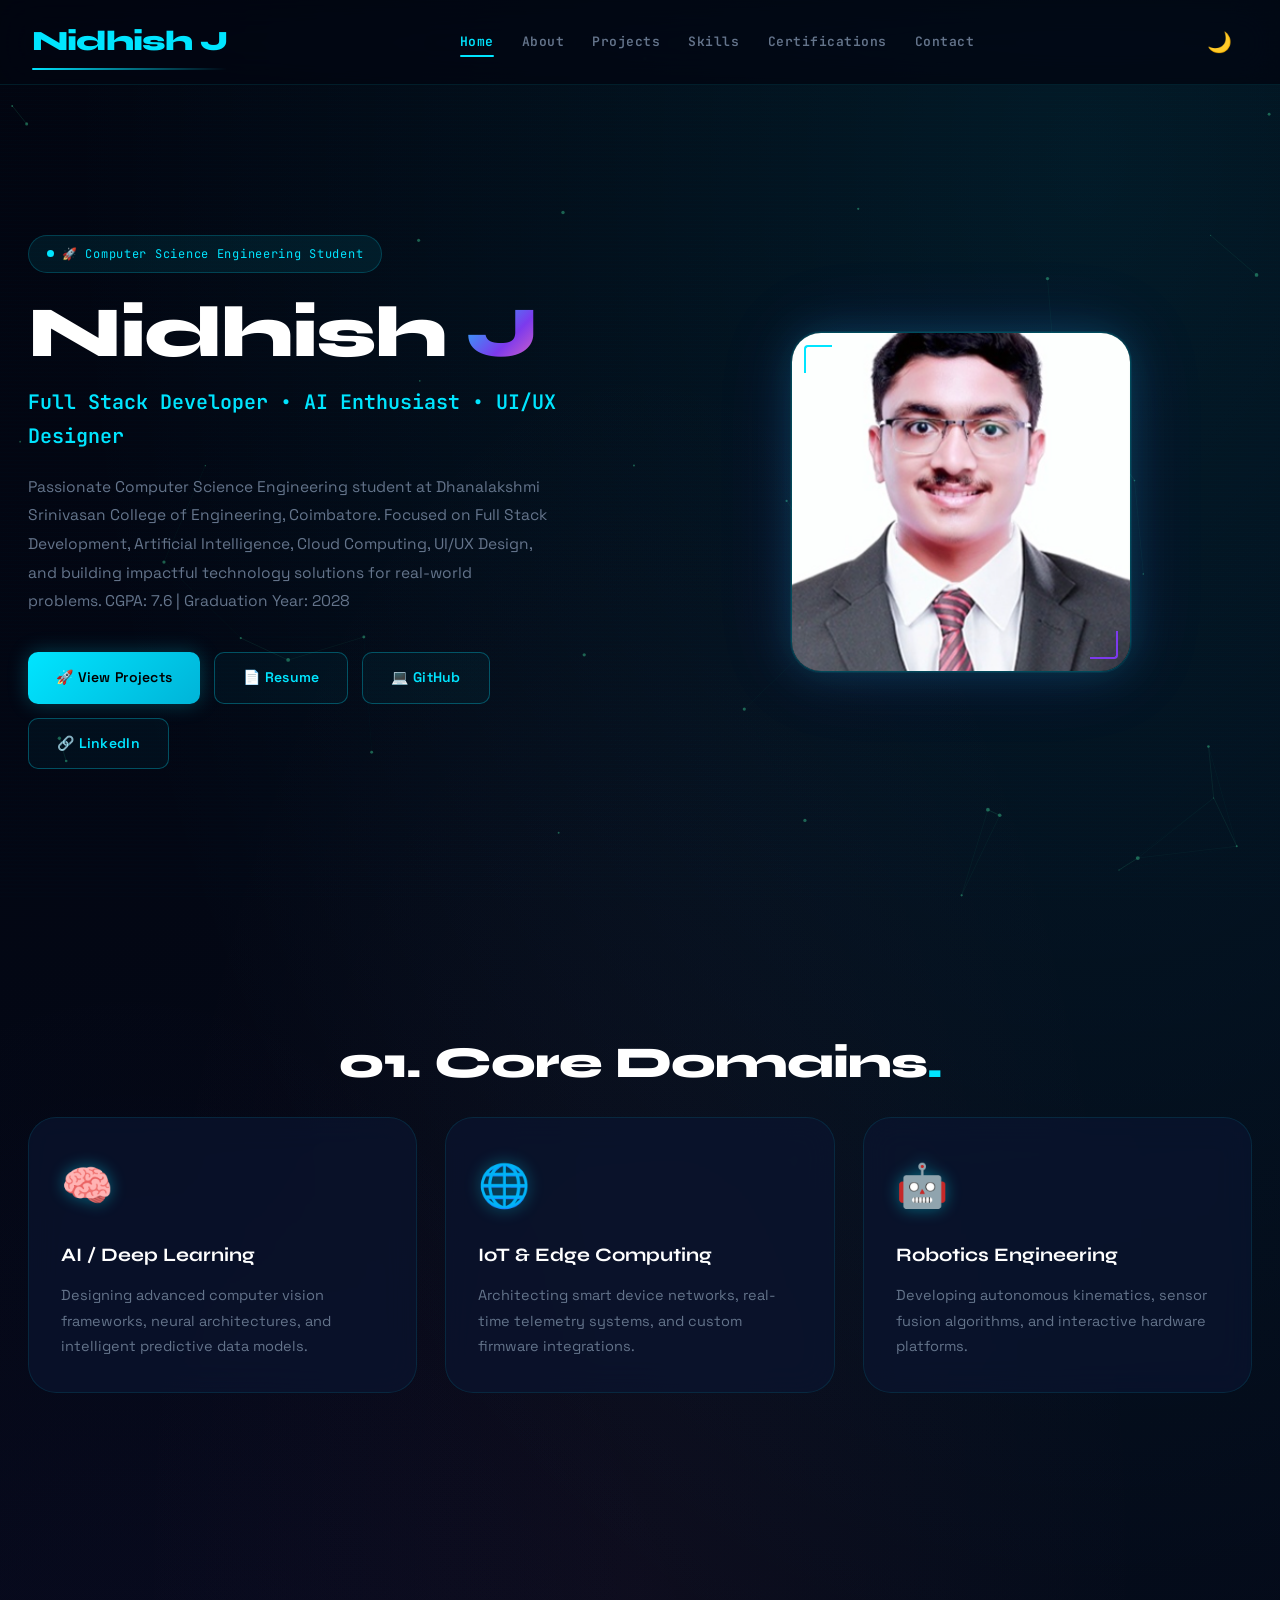
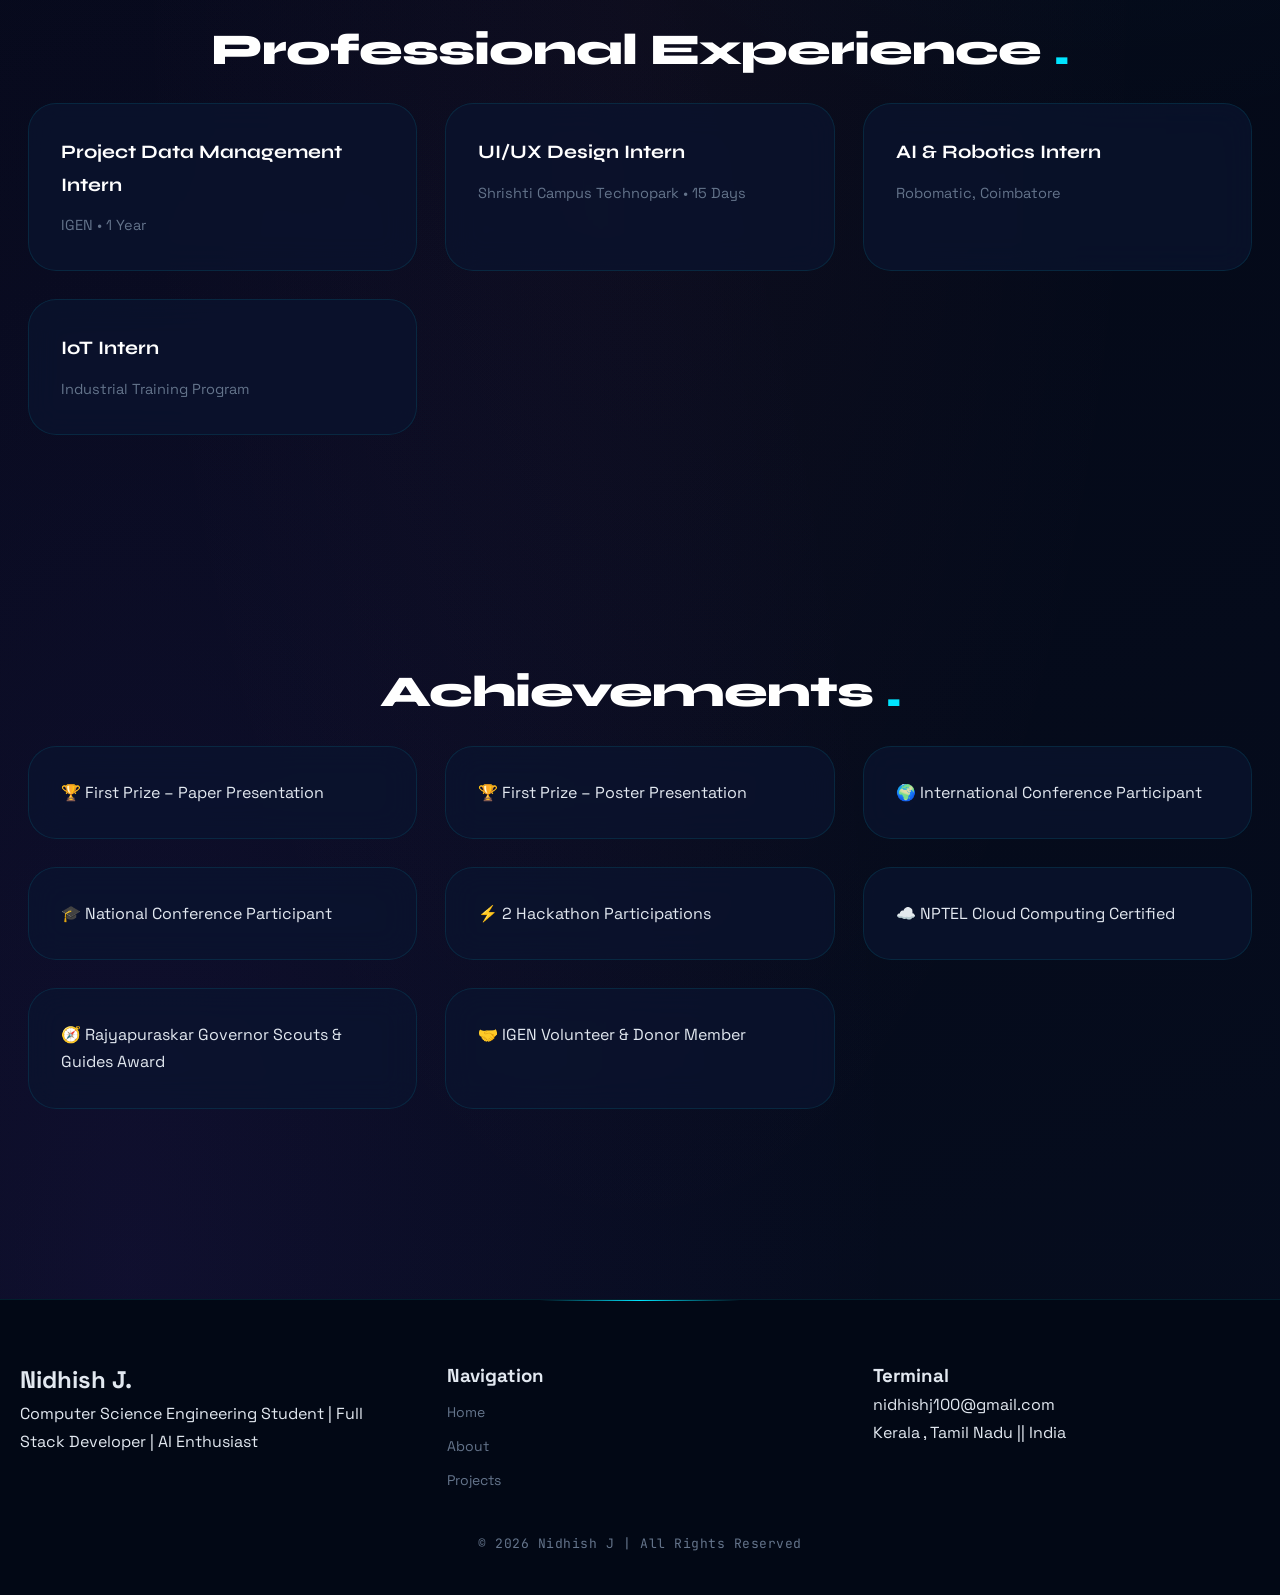
==== commit 7e1cff8a: "Update index.html with new content and structure" ====
--- a/index.html
+++ b/index.html
@@ -4,7 +4,7 @@
     <meta charset="UTF-8">
     <meta name="viewport" content="width=device-width, initial-scale=1.0">
     <title>Nidhish J | Computer Science Engineering Student | Full Stack Developer</title>
-    <link href="https://fonts.googleapis.com/css2?family=Space+Grotesk:wght@400;500;600;700&family=JetBrains+Mono:wght@400;500;700&family=Inter:wght@300;400;500&display=swap" rel="stylesheet">
+    <link href="https://fonts.googleapis.com/css2?family=Space+Grotesk:wght@400;600;700&family=Poppins:wght@300;400;600&display=swap" rel="stylesheet">
     <link rel="stylesheet" href="css/style.css">
 </head>
 <body>
@@ -12,226 +12,239 @@
     <canvas id="particles"></canvas>
 
     <header class="navbar">
-        <div class="nav-container">
-            <a href="index.html" class="logo glow">
-                <span class="logo-bracket">[</span>NIDHISH_J<span class="logo-bracket">]</span>
-            </a>
-
-            <nav>
-                <a href="index.html" class="active"><span class="nav-num">00</span> Home</a>
-                <a href="about.html"><span class="nav-num">01</span> About</a>
-                <a href="projects.html"><span class="nav-num">02</span> Projects</a>
-                <a href="skills.html"><span class="nav-num">03</span> Skills</a>
-                <a href="certifications.html"><span class="nav-num">04</span> Certs</a>
-                <a href="contact.html"><span class="nav-num">05</span> Contact</a>
-            </nav>
-
-            <button id="themeToggle" class="theme-btn" aria-label="Toggle theme">🌙</button>
+    <div class="nav-container">
+
+        <h1 class="logo glow">
+            Nidhish <span class="dot">J</span>
+        </h1>
+
+        <nav>
+            <a href="index.html" class="active">Home</a>
+            <a href="about.html">About</a>
+            <a href="projects.html">Projects</a>
+            <a href="skills.html">Skills</a>
+            <a href="certifications.html">Certifications</a>
+            <a href="contact.html">Contact</a>
+        </nav>
+
+        <button id="themeToggle" class="theme-btn">
+            🌙
+        </button>
+
+    </div>
+</header>
         </div>
     </header>
 
     <main>
-
-        <!-- ============ HERO ============ -->
-        <section class="hero-section">
-            <div class="container hero-container">
-
-                <div class="hero-left">
-                    <div class="status-line">
-                        <span class="status-dot"></span>
-                        <span class="mono">SYSTEM_ONLINE — Coimbatore, IN</span>
+       <section class="hero-section">
+
+<div class="container">
+
+<div class="hero-container">
+
+<div class="hero-left">
+
+<span class="badge">
+🚀 Computer Science Engineering Student
+</span>
+
+<h1 class="main-title">
+Nidhish <span class="highlight">J</span>
+</h1>
+
+<h2 class="typing-subtitle">
+Full Stack Developer • AI Enthusiast • UI/UX Designer
+</h2>
+
+<p class="tagline">
+Passionate Computer Science Engineering student at
+Dhanalakshmi Srinivasan College of Engineering, Coimbatore.
+
+Focused on Full Stack Development, Artificial Intelligence,
+Cloud Computing, UI/UX Design, and building impactful
+technology solutions for real-world problems.
+
+CGPA: 7.6 | Graduation Year: 2028
+</p>
+
+<div class="hero-cta">
+
+<a href="projects.html" class="btn btn-primary">
+🚀 View Projects
+</a>
+
+<a href="https://drive.google.com/file/d/1MDJvNUyQqDSdJSYIswV5mEea7pzrSSZ8/view?usp=sharing"
+target="_blank"
+class="btn btn-secondary">
+📄 Resume
+</a>
+
+<a href="https://github.com/nidhishj100"
+target="_blank"
+class="btn btn-secondary">
+💻 GitHub
+</a>
+
+<a href="https://www.linkedin.com/in/nidhishj100"
+target="_blank"
+class="btn btn-secondary">
+🔗 LinkedIn
+</a>
+
+</div>
+
+</div>
+
+<div class="hero-right">
+
+<div class="profile-frame">
+
+<img src="nidhish-profile.jpg"
+alt="Nidhish J"
+class="profile-img">
+
+</div>
+
+</div>
+
+</div>
+
+</div>
+
+</div>
+
+</section>
+        <section class="section">
+            <div class="container">
+                <h2 class="section-title"><span class="number">01.</span> Core Domains</h2>
+                <div class="grid grid-3">
+                    <div class="pro-card functional">
+                        <div class="card-icon">🧠</div>
+                        <h3>AI / Deep Learning</h3>
+                        <p>Designing advanced computer vision frameworks, neural architectures, and intelligent predictive data models.</p>
                     </div>
-
-                    <h1 class="main-title">
-                        Building things<br>
-                        that <span class="highlight">think</span>,<br>
-                        <span class="outline">sense</span>, &amp; move.
-                    </h1>
-
-                    <p class="tagline">
-                        I'm <strong>Nidhish J</strong> — a Computer Science Engineering
-                        student at Dhanalakshmi Srinivasan College of Engineering,
-                        Coimbatore, working at the intersection of
-                        <strong>full-stack development</strong>, <strong>AI / deep learning</strong>,
-                        and <strong>robotics &amp; IoT</strong>. I like taking ideas from
-                        whiteboard to working prototype.
-                    </p>
-
-                    <div class="hero-stats mono">
-                        <div class="stat"><span class="stat-val">7.6</span><span class="stat-label">CGPA</span></div>
-                        <div class="stat-sep">/</div>
-                        <div class="stat"><span class="stat-val">2028</span><span class="stat-label">Graduation</span></div>
-                        <div class="stat-sep">/</div>
-                        <div class="stat"><span class="stat-val">4+</span><span class="stat-label">Internships</span></div>
+                    <div class="pro-card functional">
+                        <div class="card-icon">🌐</div>
+                        <h3>IoT & Edge Computing</h3>
+                        <p>Architecting smart device networks, real-time telemetry systems, and custom firmware integrations.</p>
                     </div>
-
-                    <div class="hero-cta">
-                        <a href="projects.html" class="btn btn-primary">View Projects →</a>
-                        <a href="https://drive.google.com/file/d/1MDJvNUyQqDSdJSYIswV5mEea7pzrSSZ8/view?usp=sharing" target="_blank" class="btn btn-secondary">Resume</a>
-                        <a href="https://github.com/nidhishj100" target="_blank" class="btn btn-icon" aria-label="GitHub">GitHub</a>
-                        <a href="https://www.linkedin.com/in/nidhishj100" target="_blank" class="btn btn-icon" aria-label="LinkedIn">LinkedIn</a>
+                    <div class="pro-card functional">
+                        <div class="card-icon">🤖</div>
+                        <h3>Robotics Engineering</h3>
+                        <p>Developing autonomous kinematics, sensor fusion algorithms, and interactive hardware platforms.</p>
                     </div>
                 </div>
-
-                <div class="hero-right">
-                    <div class="terminal-card">
-                        <div class="terminal-bar">
-                            <span class="term-dot red"></span>
-                            <span class="term-dot yellow"></span>
-                            <span class="term-dot green"></span>
-                            <span class="mono term-title">profile.sh</span>
-                        </div>
-                        <div class="terminal-body mono" id="terminalBody">
-                            <p><span class="prompt">$</span> whoami</p>
-                            <p class="out">nidhish_j — cse student</p>
-                            <p><span class="prompt">$</span> focus --list</p>
-                            <p class="out">[ full-stack, ai/ml, robotics, iot, ux ]</p>
-                            <p><span class="prompt">$</span> status</p>
-                            <p class="out success">building, learning, shipping daily</p>
-                            <p class="cursor-line"><span class="prompt">$</span> <span class="cursor">▌</span></p>
-                        </div>
-                    </div>
-
-                    <div class="profile-card">
-                        <div class="profile-frame">
-                            <img src="nidhish-profile.jpg" alt="Nidhish J" class="profile-img">
-                        </div>
-                        <div class="profile-caption mono">// nidhish.jpg — last commit 2026</div>
-                    </div>
-                </div>
-
-            </div>
-
-            <div class="scroll-cue mono">
-                <span>scroll</span>
-                <span class="scroll-line"></span>
             </div>
         </section>
 
-        <!-- ============ CORE DOMAINS ============ -->
         <section class="section">
-            <div class="container">
-                <div class="section-head">
-                    <span class="eyebrow mono">// core_domains.json</span>
-                    <h2 class="section-title">Where I spend my time</h2>
-                </div>
-
-                <div class="grid grid-3">
-                    <div class="pro-card">
-                        <div class="card-icon">🧠</div>
-                        <h3>AI / Deep Learning</h3>
-                        <p>Designing computer vision pipelines, neural network architectures, and predictive models for real-world data.</p>
-                    </div>
-                    <div class="pro-card">
-                        <div class="card-icon">🌐</div>
-                        <h3>IoT &amp; Edge Computing</h3>
-                        <p>Architecting connected device networks, real-time telemetry systems, and embedded firmware integrations.</p>
-                    </div>
-                    <div class="pro-card">
-                        <div class="card-icon">🤖</div>
-                        <h3>Robotics Engineering</h3>
-                        <p>Building autonomous kinematics, sensor fusion algorithms, and interactive hardware platforms.</p>
-                    </div>
-                </div>
-            </div>
-        </section>
-
-        <!-- ============ EXPERIENCE ============ -->
-        <section class="section alt">
-            <div class="container">
-                <div class="section-head">
-                    <span class="eyebrow mono">// experience.log</span>
-                    <h2 class="section-title">Where I've worked</h2>
-                </div>
-
-                <div class="timeline">
-                    <div class="timeline-item">
-                        <div class="timeline-marker"></div>
-                        <div class="timeline-content">
-                            <h3>Project Data Management Intern</h3>
-                            <p class="meta mono">IGEN · 1 Year</p>
-                        </div>
-                    </div>
-                    <div class="timeline-item">
-                        <div class="timeline-marker"></div>
-                        <div class="timeline-content">
-                            <h3>UI/UX Design Intern</h3>
-                            <p class="meta mono">Shrishti Campus Technopark · 15 Days</p>
-                        </div>
-                    </div>
-                    <div class="timeline-item">
-                        <div class="timeline-marker"></div>
-                        <div class="timeline-content">
-                            <h3>AI &amp; Robotics Intern</h3>
-                            <p class="meta mono">Robomatic, Coimbatore</p>
-                        </div>
-                    </div>
-                    <div class="timeline-item">
-                        <div class="timeline-marker"></div>
-                        <div class="timeline-content">
-                            <h3>IoT Intern</h3>
-                            <p class="meta mono">Industrial Training Program</p>
-                        </div>
-                    </div>
-                </div>
-            </div>
-        </section>
-
-        <!-- ============ ACHIEVEMENTS ============ -->
-        <section class="section">
-            <div class="container">
-                <div class="section-head">
-                    <span class="eyebrow mono">// achievements.log</span>
-                    <h2 class="section-title">Milestones along the way</h2>
-                </div>
-
-                <div class="grid grid-4 achievements">
-                    <div class="pro-card small"><span class="ach-icon">🏆</span> First Prize — Paper Presentation</div>
-                    <div class="pro-card small"><span class="ach-icon">🏆</span> First Prize — Poster Presentation</div>
-                    <div class="pro-card small"><span class="ach-icon">🌍</span> International Conference Participant</div>
-                    <div class="pro-card small"><span class="ach-icon">🎓</span> National Conference Participant</div>
-                    <div class="pro-card small"><span class="ach-icon">⚡</span> 2 Hackathon Participations</div>
-                    <div class="pro-card small"><span class="ach-icon">☁️</span> NPTEL Cloud Computing Certified</div>
-                    <div class="pro-card small"><span class="ach-icon">🧭</span> Rajyapuraskar Governor Scouts &amp; Guides Award</div>
-                    <div class="pro-card small"><span class="ach-icon">🤝</span> IGEN Volunteer &amp; Donor Member</div>
-                </div>
-            </div>
-        </section>
-
-        <!-- ============ CTA ============ -->
-        <section class="section cta-section">
-            <div class="container cta-container">
-                <h2 class="cta-title">Let's build something <span class="highlight">real</span>.</h2>
-                <p class="cta-sub">Open to internships, collaborations, and interesting problems.</p>
-                <a href="contact.html" class="btn btn-primary">Get in touch →</a>
-            </div>
-        </section>
-
+
+<div class="container">
+
+<h2 class="section-title">
+Professional Experience
+</h2>
+
+<div class="grid">
+
+<div class="pro-card">
+<h3>Project Data Management Intern</h3>
+<p>IGEN • 1 Year</p>
+</div>
+
+<div class="pro-card">
+<h3>UI/UX Design Intern</h3>
+<p>Shrishti Campus Technopark • 15 Days</p>
+</div>
+
+<div class="pro-card">
+<h3>AI & Robotics Intern</h3>
+<p>Robomatic, Coimbatore</p>
+</div>
+
+<div class="pro-card">
+<h3>IoT Intern</h3>
+<p>Industrial Training Program</p>
+</div>
+
+</div>
+
+</div>
+
+</section>
+
+<section class="section">
+
+<div class="container">
+
+<h2 class="section-title">
+Achievements
+</h2>
+
+<div class="grid">
+
+<div class="pro-card">
+🏆 First Prize – Paper Presentation
+</div>
+
+<div class="pro-card">
+🏆 First Prize – Poster Presentation
+</div>
+
+<div class="pro-card">
+🌍 International Conference Participant
+</div>
+
+<div class="pro-card">
+🎓 National Conference Participant
+</div>
+
+<div class="pro-card">
+⚡ 2 Hackathon Participations
+</div>
+
+<div class="pro-card">
+☁️ NPTEL Cloud Computing Certified
+</div>
+
+<div class="pro-card">
+🧭 Rajyapuraskar Governor Scouts & Guides Award
+</div>
+
+<div class="pro-card">
+🤝 IGEN Volunteer & Donor Member
+</div>
+
+</div>
+
+</div>
+
+</section>
     </main>
 
     <footer class="footer">
         <div class="footer-container">
             <div class="footer-left">
-                <h2 class="logo">[NIDHISH_J]</h2>
-                <p>Computer Science Engineering Student · Full Stack Developer · AI Enthusiast</p>
+                <h2>Nidhish J<span class="dot">.</span></h2>
+                <p>Computer Science Engineering Student | Full Stack Developer | AI Enthusiast</p>
             </div>
             <div class="footer-center">
-                <h3 class="mono">Navigation</h3>
+                <h3>Navigation</h3>
                 <div class="footer-links">
                     <a href="index.html">Home</a>
                     <a href="about.html">About</a>
                     <a href="projects.html">Projects</a>
-                    <a href="skills.html">Skills</a>
                 </div>
             </div>
             <div class="footer-right">
-                <h3 class="mono">Terminal</h3>
-                <p class="mono">nidhishj100@gmail.com</p>
-                <p class="mono">Kerala, Tamil Nadu // India</p>
+                <h3>Terminal</h3>
+                <p>nidhishj100@gmail.com</p>
+                <p>Kerala , Tamil Nadu || India</p>
             </div>
         </div>
-        <div class="footer-bottom mono">
-            <p>© 2026 Nidhish J — All Rights Reserved</p>
+        <div class="footer-bottom">
+            <p>&copy; 2026 Nidhish J | All Rights Reserved</p>
         </div>
     </footer>
 
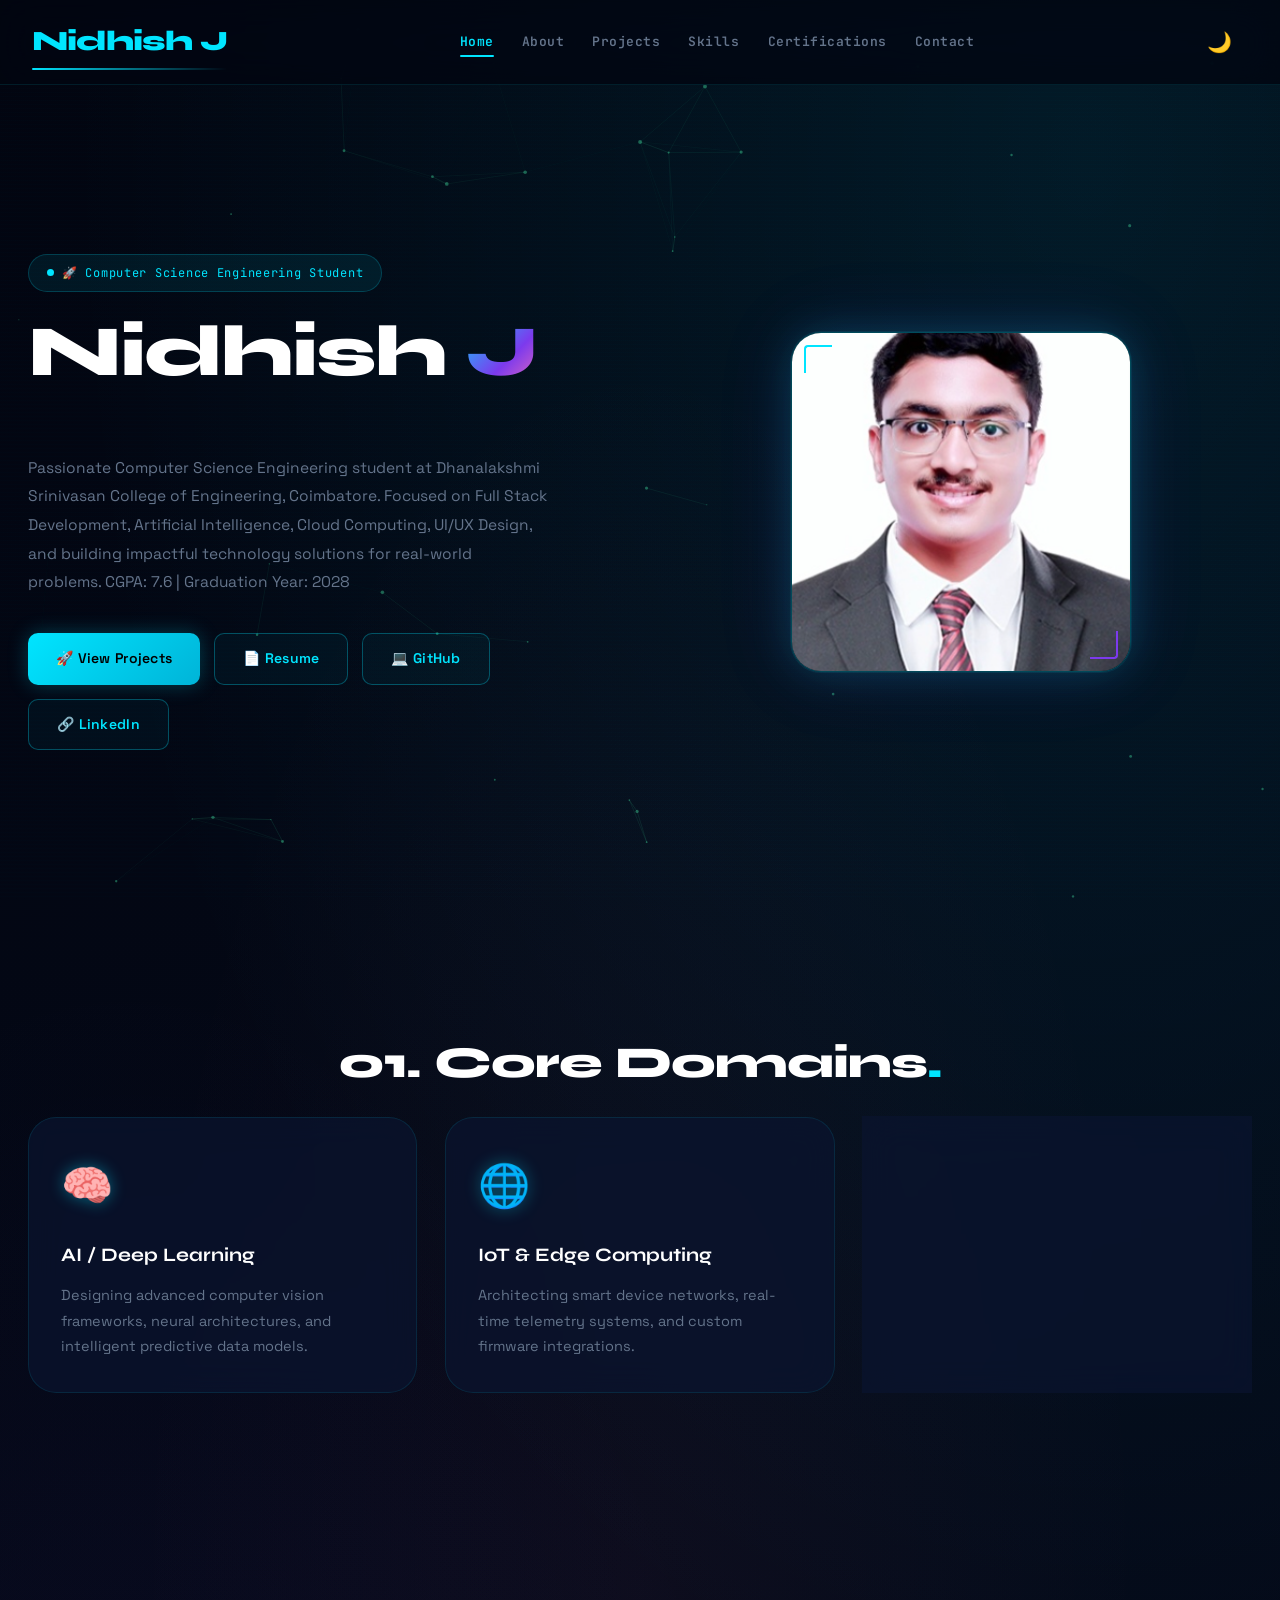
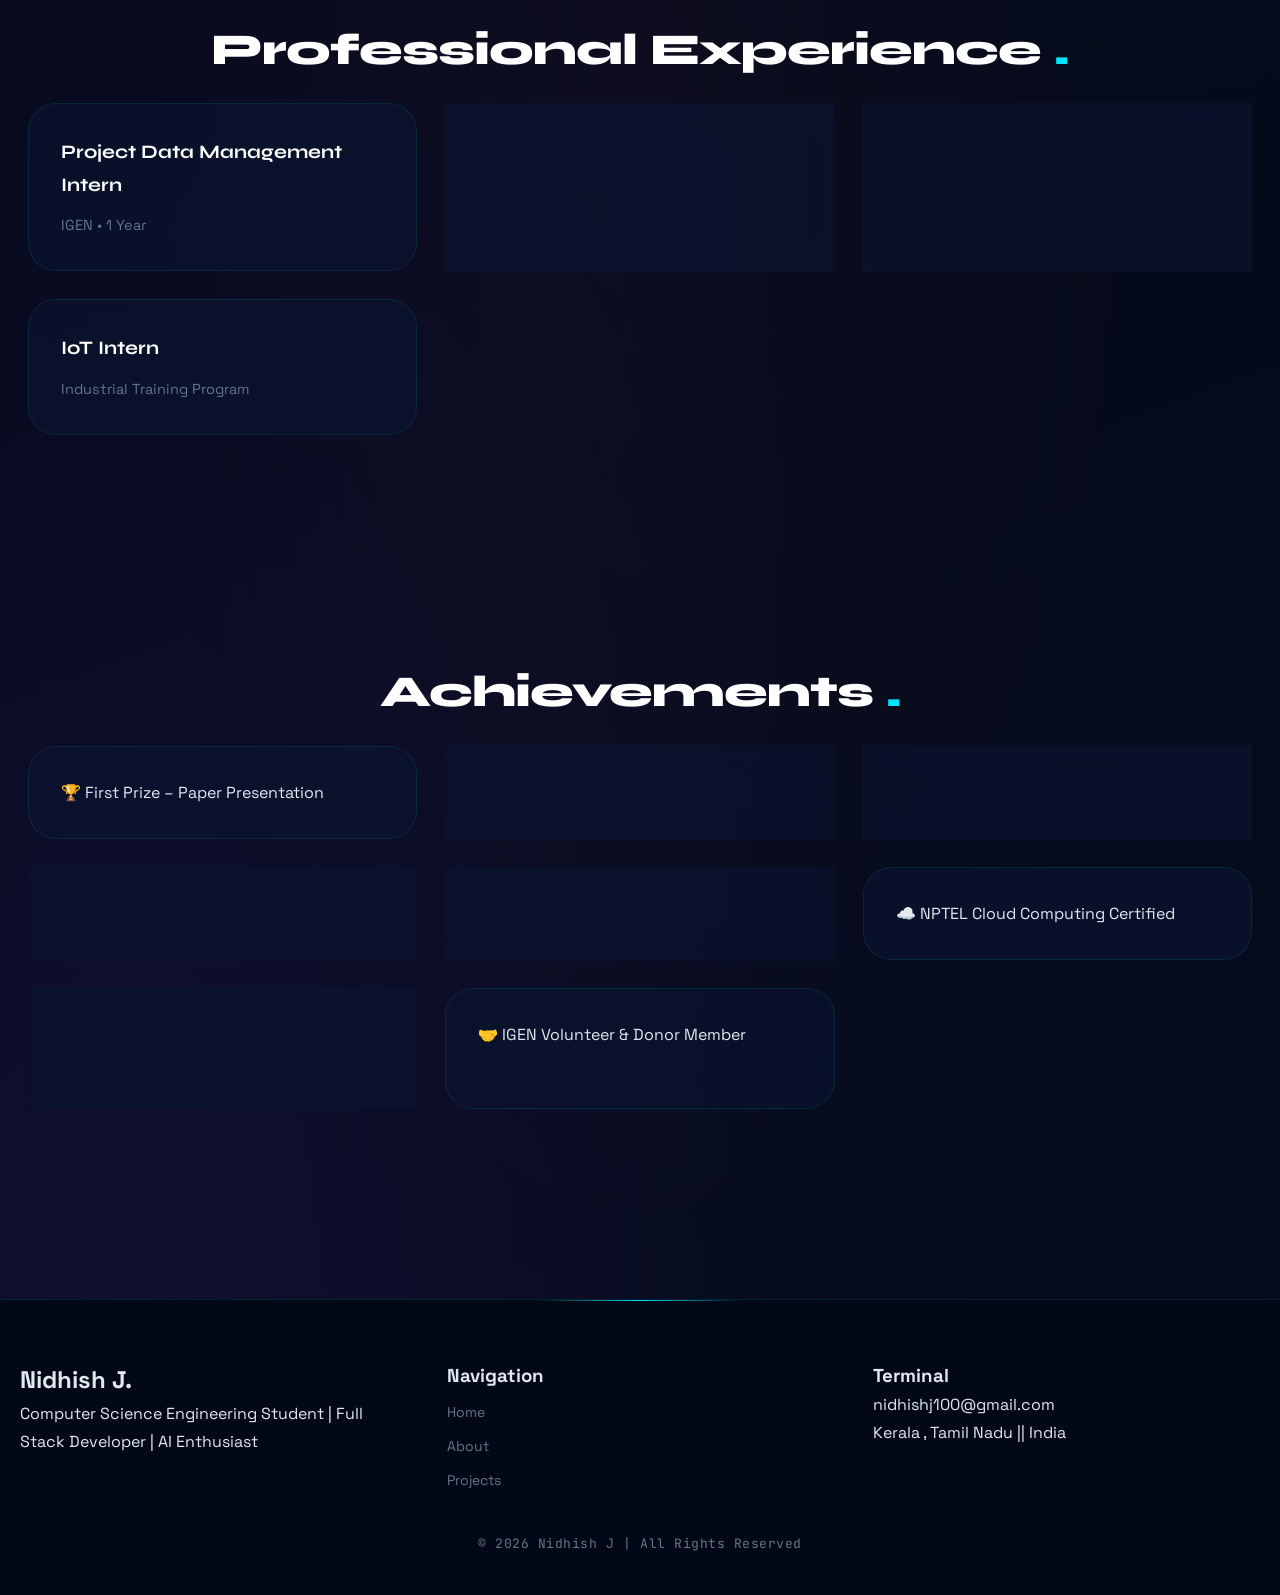
==== commit 0749e63f: "Update index.html" ====
--- a/index.html
+++ b/index.html
@@ -53,9 +53,7 @@
 Nidhish <span class="highlight">J</span>
 </h1>
 
-<h2 class="typing-subtitle">
-Full Stack Developer • AI Enthusiast • UI/UX Designer
-</h2>
+<h2 class="typing-subtitle"></h2>
 
 <p class="tagline">
 Passionate Computer Science Engineering student at
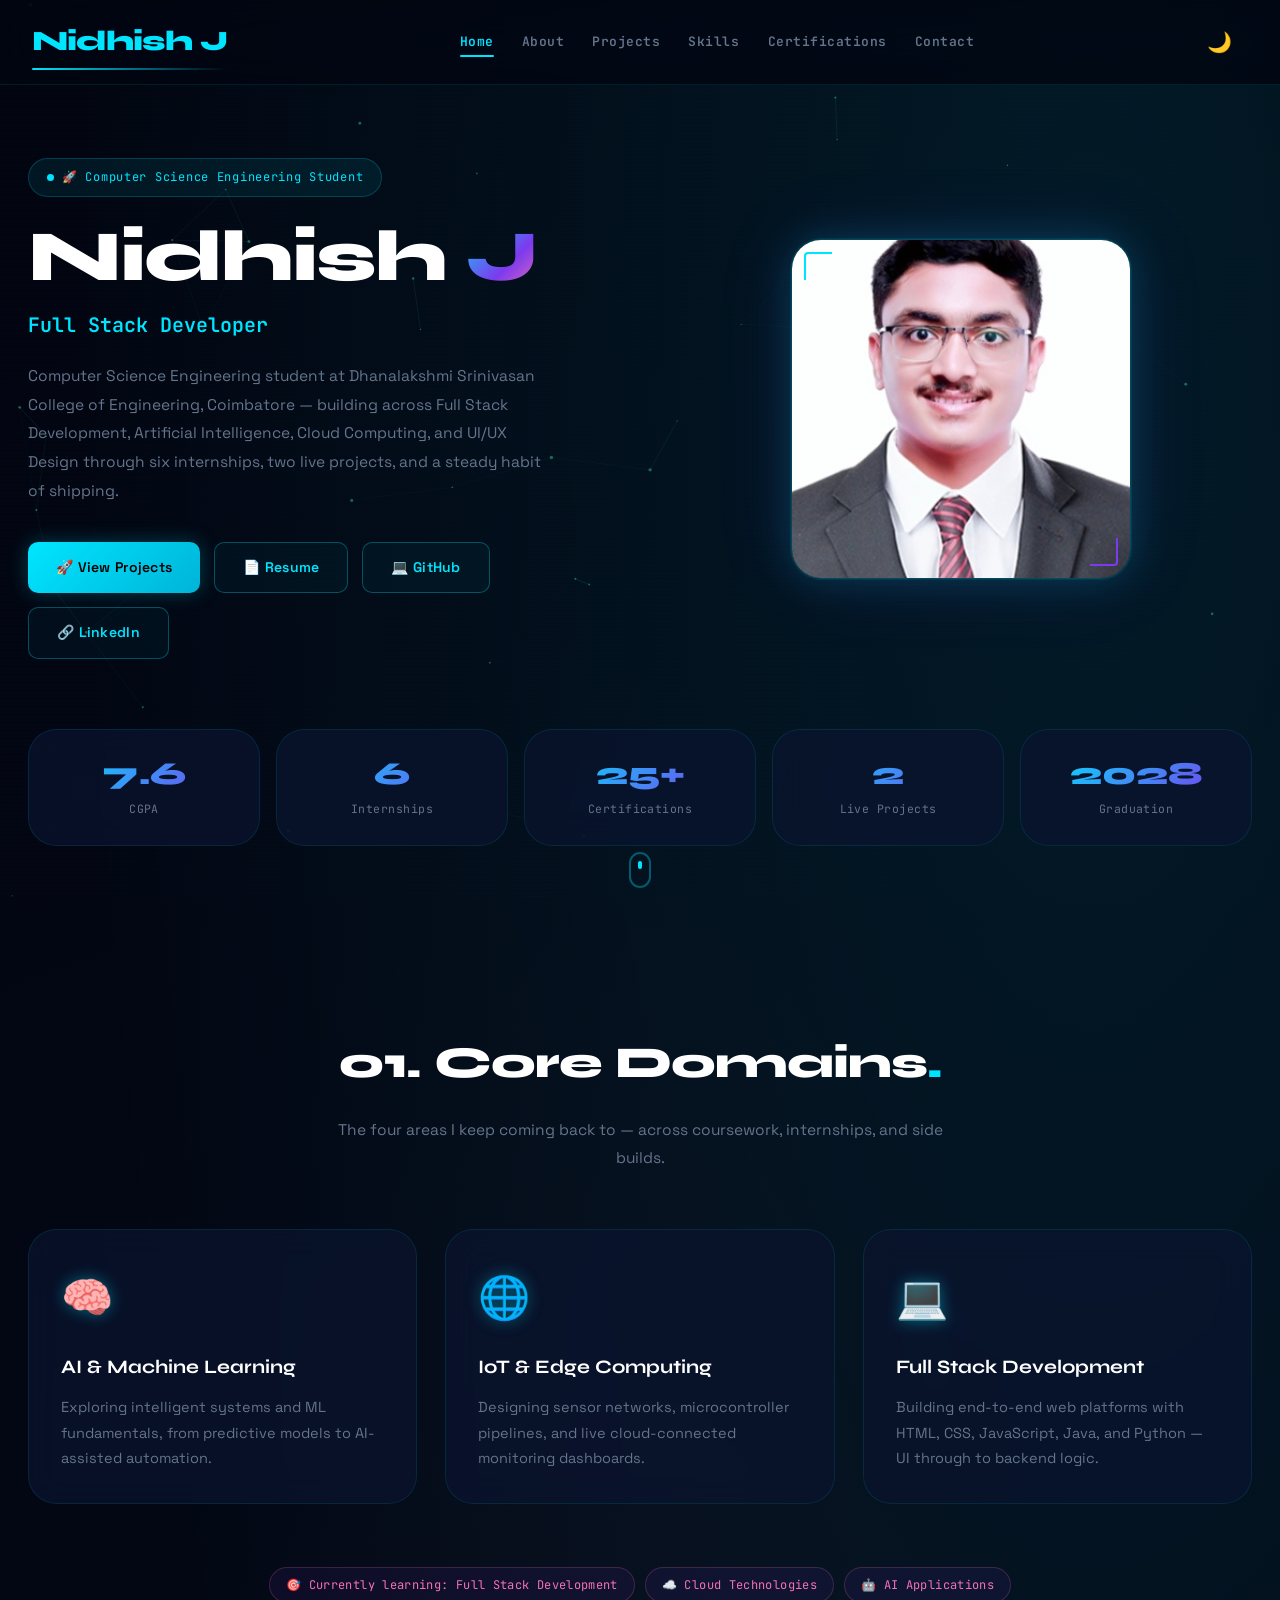
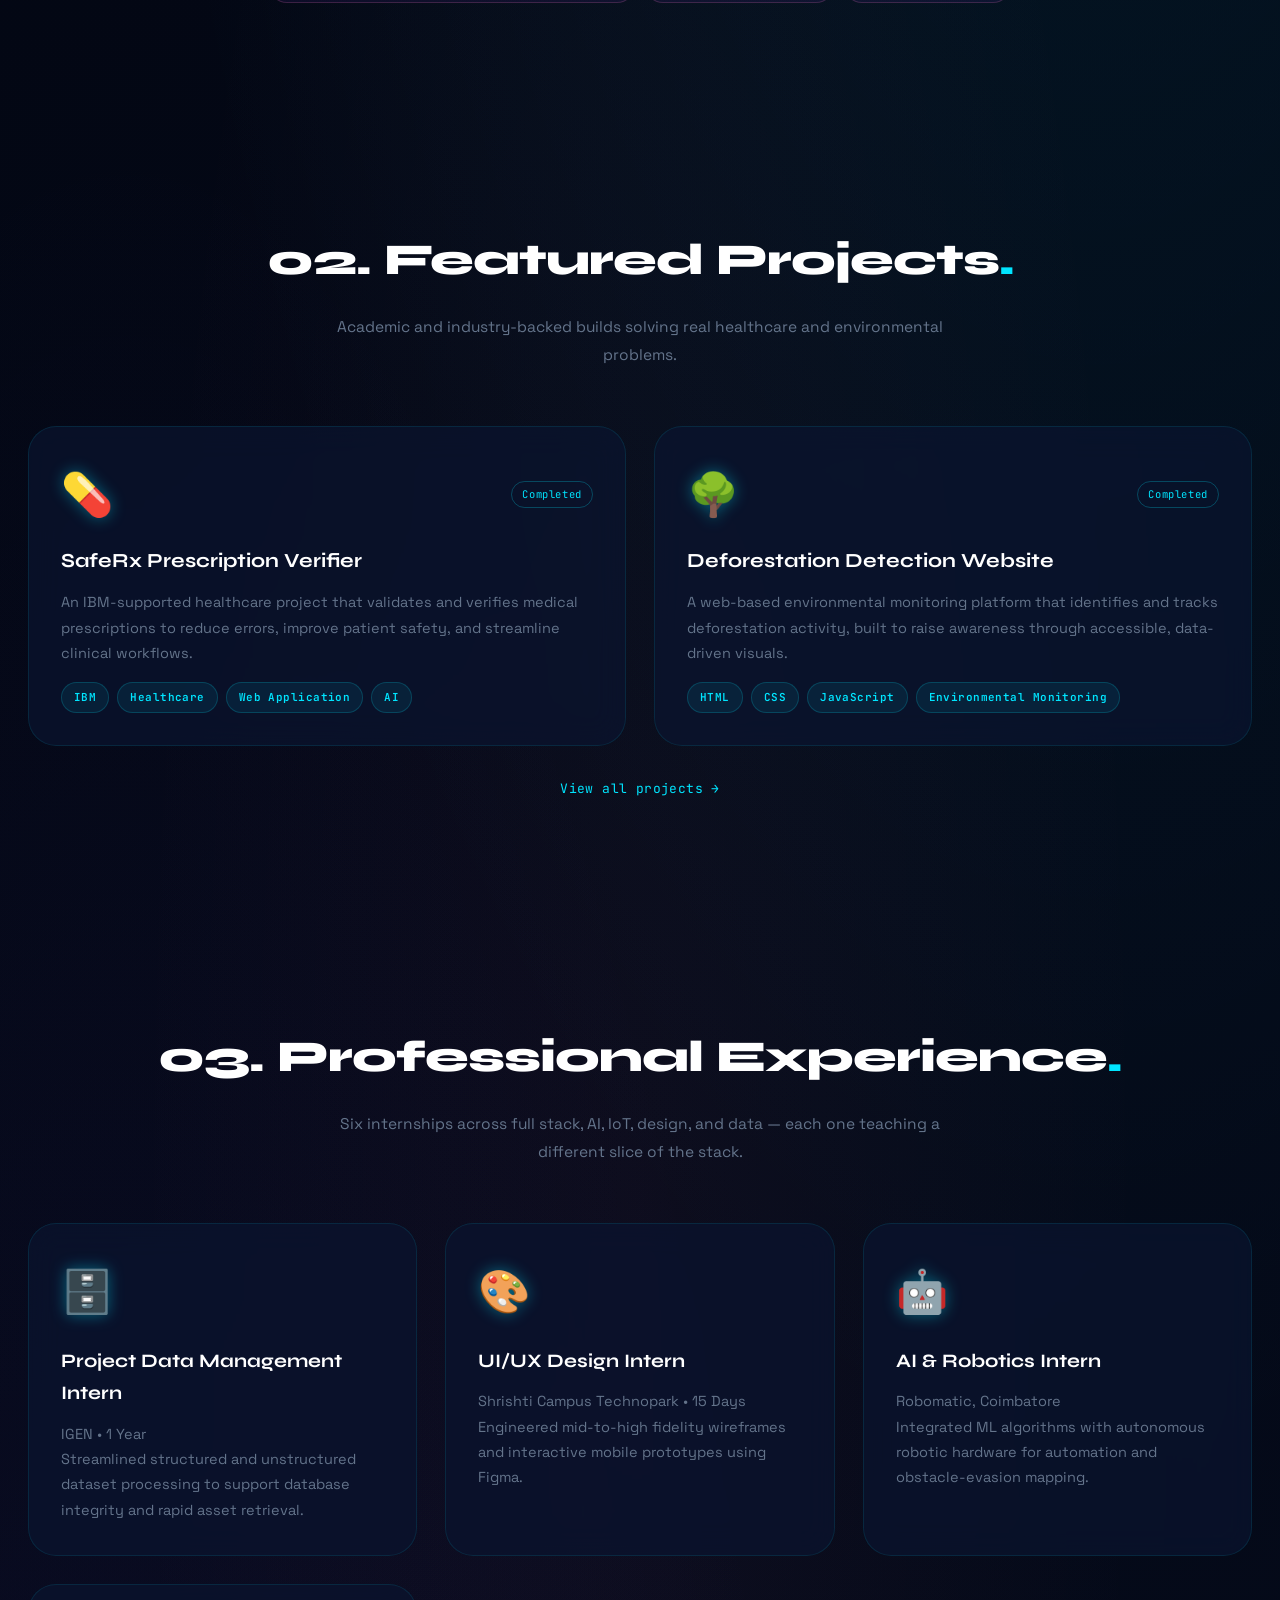
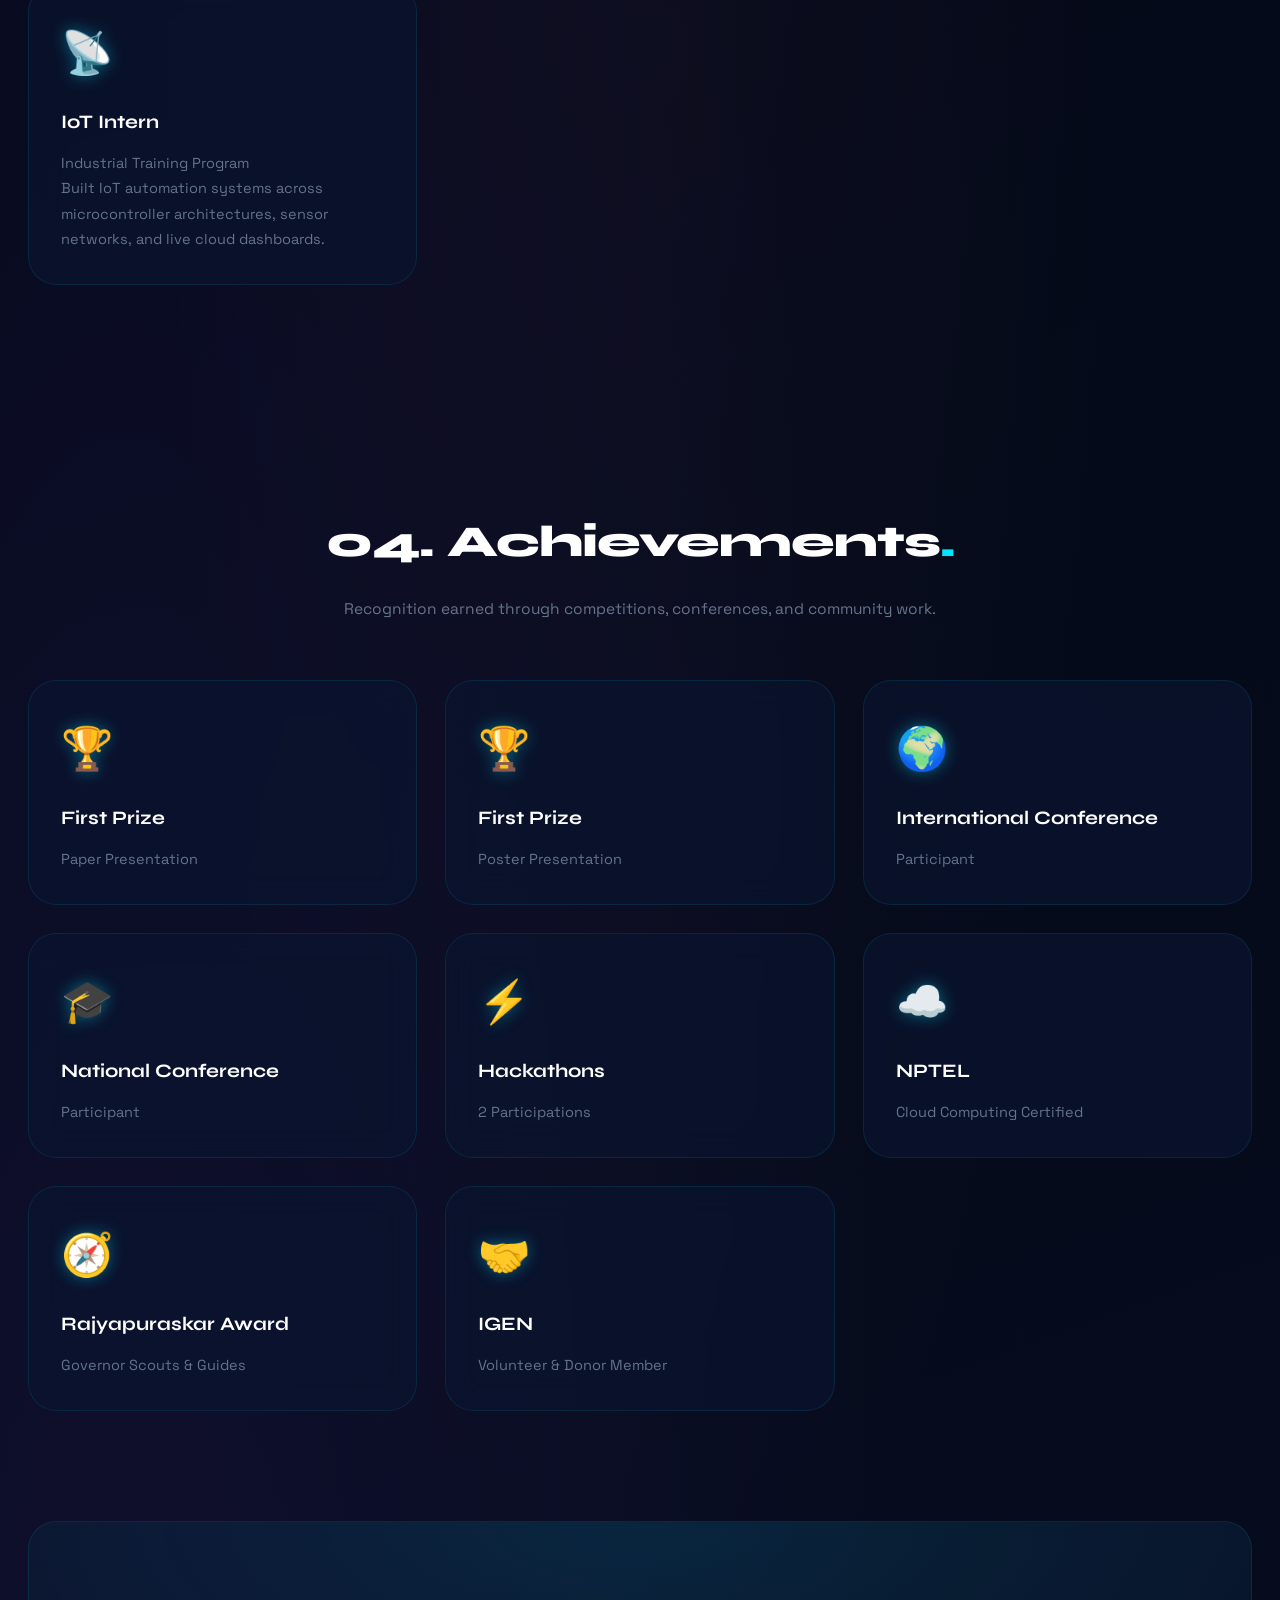
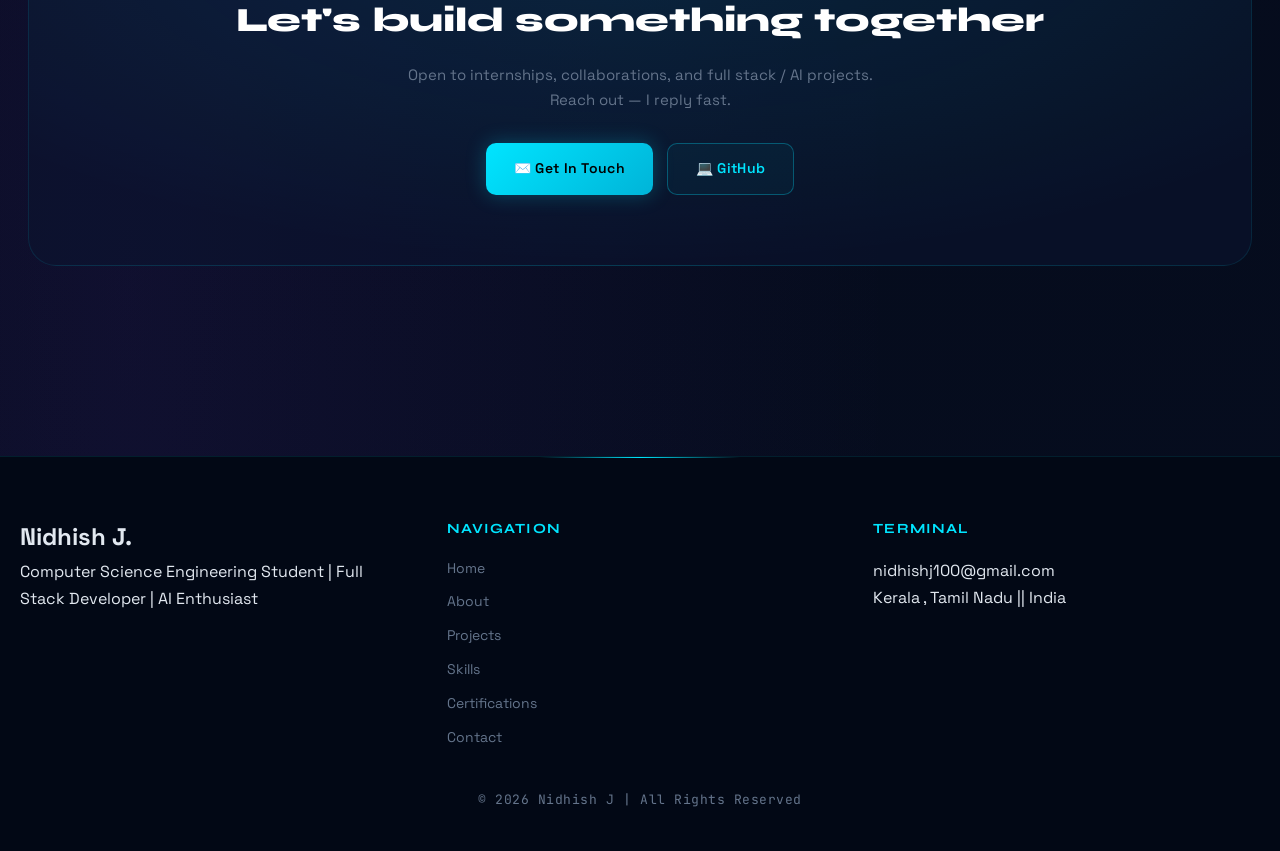
==== commit bb4f1312: "Enhance index.html with meta tags and content updates" ====
--- a/index.html
+++ b/index.html
@@ -4,221 +4,501 @@
     <meta charset="UTF-8">
     <meta name="viewport" content="width=device-width, initial-scale=1.0">
     <title>Nidhish J | Computer Science Engineering Student | Full Stack Developer</title>
+    <meta name="description" content="Portfolio of Nidhish J — Computer Science Engineering student building across Full Stack Development, AI, IoT, and Cloud Computing.">
     <link href="https://fonts.googleapis.com/css2?family=Space+Grotesk:wght@400;600;700&family=Poppins:wght@300;400;600&display=swap" rel="stylesheet">
     <link rel="stylesheet" href="css/style.css">
+    <style>
+        /* ── Home page specific styles ── */
+
+        /* Quick stats strip under hero */
+        .stat-strip {
+            display: grid;
+            grid-template-columns: repeat(auto-fit, minmax(140px, 1fr));
+            gap: 16px;
+            margin: 70px 0 0;
+        }
+
+        .stat-box {
+            text-align: center;
+            padding: 26px 16px;
+        }
+
+        .stat-box .stat-num {
+            font-family: var(--font-display);
+            font-size: 32px;
+            font-weight: 800;
+            background: linear-gradient(135deg, var(--accent), var(--accent2));
+            -webkit-background-clip: text;
+            background-clip: text;
+            -webkit-text-fill-color: transparent;
+            line-height: 1.1;
+        }
+
+        .stat-box .stat-label {
+            margin-top: 8px;
+            font-family: var(--font-mono);
+            font-size: 11.5px;
+            letter-spacing: 0.04em;
+            color: var(--muted);
+        }
+
+        /* Scroll cue */
+        .scroll-cue {
+            position: absolute;
+            bottom: 28px;
+            left: 50%;
+            transform: translateX(-50%);
+            width: 22px;
+            height: 36px;
+            border: 2px solid rgba(0, 229, 255, 0.35);
+            border-radius: 99px;
+            display: flex;
+            justify-content: center;
+            padding-top: 7px;
+        }
+
+        .scroll-cue span {
+            width: 4px;
+            height: 8px;
+            background: var(--accent);
+            border-radius: 99px;
+            animation: scrollDot 1.6s ease-in-out infinite;
+        }
+
+        @keyframes scrollDot {
+            0%   { opacity: 1; transform: translateY(0); }
+            70%  { opacity: 0; transform: translateY(12px); }
+            100% { opacity: 0; transform: translateY(0); }
+        }
+
+        @media (max-width: 960px) {
+            .scroll-cue { display: none; }
+        }
+
+        /* Focus pills row */
+        .focus-pills {
+            display: flex;
+            flex-wrap: wrap;
+            justify-content: center;
+            gap: 10px;
+            margin-top: 8px;
+        }
+
+        .focus-pills span {
+            background: rgba(124, 58, 237, 0.08);
+            color: var(--accent3);
+            border: 1px solid rgba(244, 114, 182, 0.20);
+            padding: 7px 16px;
+            border-radius: 99px;
+            font-family: var(--font-mono);
+            font-size: 12px;
+            letter-spacing: 0.03em;
+        }
+
+        /* Featured project tiles */
+        .featured-project .project-top {
+            display: flex;
+            align-items: center;
+            justify-content: space-between;
+            margin-bottom: 14px;
+        }
+
+        .featured-project .project-status {
+            font-family: var(--font-mono);
+            font-size: 10.5px;
+            letter-spacing: 0.06em;
+            color: var(--accent);
+            border: 1px solid rgba(0, 229, 255, 0.25);
+            padding: 4px 10px;
+            border-radius: 99px;
+        }
+
+        .featured-project h3 {
+            font-size: 20px;
+        }
+
+        .featured-project p {
+            margin-top: 4px;
+        }
+
+        .view-all-link {
+            display: block;
+            text-align: center;
+            margin-top: 32px;
+            font-family: var(--font-mono);
+            font-size: 13px;
+            color: var(--accent);
+            text-decoration: none;
+            letter-spacing: 0.03em;
+            transition: var(--transition);
+        }
+
+        .view-all-link:hover {
+            letter-spacing: 0.06em;
+        }
+
+        /* CTA banner */
+        .cta-banner {
+            position: relative;
+            text-align: center;
+            padding: 70px 32px;
+            border-radius: var(--radius-lg);
+            border: 1px solid var(--border);
+            background:
+                radial-gradient(ellipse 70% 100% at 50% 0%, rgba(0,229,255,0.10), transparent),
+                rgba(11, 21, 48, 0.55);
+            overflow: hidden;
+        }
+
+        .cta-banner::before {
+            content: '';
+            position: absolute;
+            top: -1px; left: 50%; transform: translateX(-50%);
+            width: 240px; height: 1px;
+            background: linear-gradient(90deg, transparent, var(--accent), transparent);
+        }
+
+        .cta-title {
+            font-family: var(--font-display);
+            font-size: 34px;
+            font-weight: 800;
+            color: #fff;
+            margin-bottom: 12px;
+        }
+
+        .cta-sub {
+            color: var(--muted);
+            max-width: 480px;
+            margin: 0 auto 30px;
+            font-size: 15px;
+        }
+
+        .cta-buttons {
+            display: flex;
+            gap: 14px;
+            justify-content: center;
+            flex-wrap: wrap;
+        }
+    </style>
 </head>
 <body>
 
     <canvas id="particles"></canvas>
 
     <header class="navbar">
-    <div class="nav-container">
-
-        <h1 class="logo glow">
-            Nidhish <span class="dot">J</span>
-        </h1>
-
-        <nav>
-            <a href="index.html" class="active">Home</a>
-            <a href="about.html">About</a>
-            <a href="projects.html">Projects</a>
-            <a href="skills.html">Skills</a>
-            <a href="certifications.html">Certifications</a>
-            <a href="contact.html">Contact</a>
-        </nav>
-
-        <button id="themeToggle" class="theme-btn">
-            🌙
-        </button>
-
-    </div>
-</header>
+        <div class="nav-container">
+
+            <h1 class="logo glow">
+                Nidhish <span class="dot">J</span>
+            </h1>
+
+            <nav>
+                <a href="index.html" class="active">Home</a>
+                <a href="about.html">About</a>
+                <a href="projects.html">Projects</a>
+                <a href="skills.html">Skills</a>
+                <a href="certifications.html">Certifications</a>
+                <a href="contact.html">Contact</a>
+            </nav>
+
+            <button id="themeToggle" class="theme-btn">
+                🌙
+            </button>
+
         </div>
     </header>
 
     <main>
-       <section class="hero-section">
-
-<div class="container">
-
-<div class="hero-container">
-
-<div class="hero-left">
-
-<span class="badge">
-🚀 Computer Science Engineering Student
-</span>
-
-<h1 class="main-title">
-Nidhish <span class="highlight">J</span>
-</h1>
-
-<h2 class="typing-subtitle"></h2>
-
-<p class="tagline">
-Passionate Computer Science Engineering student at
-Dhanalakshmi Srinivasan College of Engineering, Coimbatore.
-
-Focused on Full Stack Development, Artificial Intelligence,
-Cloud Computing, UI/UX Design, and building impactful
-technology solutions for real-world problems.
-
-CGPA: 7.6 | Graduation Year: 2028
-</p>
-
-<div class="hero-cta">
-
-<a href="projects.html" class="btn btn-primary">
-🚀 View Projects
-</a>
-
-<a href="https://drive.google.com/file/d/1MDJvNUyQqDSdJSYIswV5mEea7pzrSSZ8/view?usp=sharing"
-target="_blank"
-class="btn btn-secondary">
-📄 Resume
-</a>
-
-<a href="https://github.com/nidhishj100"
-target="_blank"
-class="btn btn-secondary">
-💻 GitHub
-</a>
-
-<a href="https://www.linkedin.com/in/nidhishj100"
-target="_blank"
-class="btn btn-secondary">
-🔗 LinkedIn
-</a>
-
-</div>
-
-</div>
-
-<div class="hero-right">
-
-<div class="profile-frame">
-
-<img src="nidhish-profile.jpg"
-alt="Nidhish J"
-class="profile-img">
-
-</div>
-
-</div>
-
-</div>
-
-</div>
-
-</div>
-
-</section>
+
+        <section class="hero-section">
+            <div class="container">
+
+                <div class="hero-container">
+
+                    <div class="hero-left">
+
+                        <span class="badge">
+                            🚀 Computer Science Engineering Student
+                        </span>
+
+                        <h1 class="main-title">
+                            Nidhish <span class="highlight">J</span>
+                        </h1>
+
+                        <h2 class="typing-subtitle"></h2>
+
+                        <p class="tagline">
+                            Computer Science Engineering student at Dhanalakshmi Srinivasan College
+                            of Engineering, Coimbatore — building across Full Stack Development,
+                            Artificial Intelligence, Cloud Computing, and UI/UX Design through
+                            six internships, two live projects, and a steady habit of shipping.
+                        </p>
+
+                        <div class="hero-cta">
+
+                            <a href="projects.html" class="btn btn-primary">
+                                🚀 View Projects
+                            </a>
+
+                            <a href="https://drive.google.com/file/d/1MDJvNUyQqDSdJSYIswV5mEea7pzrSSZ8/view?usp=sharing"
+                               target="_blank"
+                               class="btn btn-secondary">
+                                📄 Resume
+                            </a>
+
+                            <a href="https://github.com/nidhishj100"
+                               target="_blank"
+                               class="btn btn-secondary">
+                                💻 GitHub
+                            </a>
+
+                            <a href="https://www.linkedin.com/in/nidhishj100"
+                               target="_blank"
+                               class="btn btn-secondary">
+                                🔗 LinkedIn
+                            </a>
+
+                        </div>
+
+                    </div>
+
+                    <div class="hero-right">
+
+                        <div class="profile-frame">
+                            <img src="nidhish-profile.jpg"
+                                 alt="Nidhish J"
+                                 class="profile-img">
+                        </div>
+
+                    </div>
+
+                </div>
+
+                <!-- Quick stats -->
+                <div class="stat-strip">
+                    <div class="pro-card stat-box">
+                        <div class="stat-num">7.6</div>
+                        <div class="stat-label">CGPA</div>
+                    </div>
+                    <div class="pro-card stat-box">
+                        <div class="stat-num">6</div>
+                        <div class="stat-label">Internships</div>
+                    </div>
+                    <div class="pro-card stat-box">
+                        <div class="stat-num">25+</div>
+                        <div class="stat-label">Certifications</div>
+                    </div>
+                    <div class="pro-card stat-box">
+                        <div class="stat-num">2</div>
+                        <div class="stat-label">Live Projects</div>
+                    </div>
+                    <div class="pro-card stat-box">
+                        <div class="stat-num">2028</div>
+                        <div class="stat-label">Graduation</div>
+                    </div>
+                </div>
+
+            </div>
+
+            <div class="scroll-cue"><span></span></div>
+        </section>
+
         <section class="section">
             <div class="container">
                 <h2 class="section-title"><span class="number">01.</span> Core Domains</h2>
+                <p class="section-subtitle">
+                    The four areas I keep coming back to — across coursework, internships, and side builds.
+                </p>
                 <div class="grid grid-3">
                     <div class="pro-card functional">
                         <div class="card-icon">🧠</div>
-                        <h3>AI / Deep Learning</h3>
-                        <p>Designing advanced computer vision frameworks, neural architectures, and intelligent predictive data models.</p>
+                        <h3>AI & Machine Learning</h3>
+                        <p>Exploring intelligent systems and ML fundamentals, from predictive models to AI-assisted automation.</p>
                     </div>
                     <div class="pro-card functional">
                         <div class="card-icon">🌐</div>
                         <h3>IoT & Edge Computing</h3>
-                        <p>Architecting smart device networks, real-time telemetry systems, and custom firmware integrations.</p>
+                        <p>Designing sensor networks, microcontroller pipelines, and live cloud-connected monitoring dashboards.</p>
                     </div>
                     <div class="pro-card functional">
+                        <div class="card-icon">💻</div>
+                        <h3>Full Stack Development</h3>
+                        <p>Building end-to-end web platforms with HTML, CSS, JavaScript, Java, and Python — UI through to backend logic.</p>
+                    </div>
+                </div>
+
+                <br><br>
+
+                <div class="focus-pills">
+                    <span>🎯 Currently learning: Full Stack Development</span>
+                    <span>☁️ Cloud Technologies</span>
+                    <span>🤖 AI Applications</span>
+                </div>
+            </div>
+        </section>
+
+        <section class="section">
+            <div class="container">
+
+                <h2 class="section-title"><span class="number">02.</span> Featured Projects</h2>
+                <p class="section-subtitle">
+                    Academic and industry-backed builds solving real healthcare and environmental problems.
+                </p>
+
+                <div class="grid">
+
+                    <div class="pro-card featured-project">
+                        <div class="project-top">
+                            <div class="card-icon" style="margin-bottom:0;">💊</div>
+                            <span class="project-status">Completed</span>
+                        </div>
+                        <h3>SafeRx Prescription Verifier</h3>
+                        <p>An IBM-supported healthcare project that validates and verifies medical prescriptions to reduce errors, improve patient safety, and streamline clinical workflows.</p>
+                        <div class="tech-tags">
+                            <span>IBM</span>
+                            <span>Healthcare</span>
+                            <span>Web Application</span>
+                            <span>AI</span>
+                        </div>
+                    </div>
+
+                    <div class="pro-card featured-project">
+                        <div class="project-top">
+                            <div class="card-icon" style="margin-bottom:0;">🌳</div>
+                            <span class="project-status">Completed</span>
+                        </div>
+                        <h3>Deforestation Detection Website</h3>
+                        <p>A web-based environmental monitoring platform that identifies and tracks deforestation activity, built to raise awareness through accessible, data-driven visuals.</p>
+                        <div class="tech-tags">
+                            <span>HTML</span>
+                            <span>CSS</span>
+                            <span>JavaScript</span>
+                            <span>Environmental Monitoring</span>
+                        </div>
+                    </div>
+
+                </div>
+
+                <a href="projects.html" class="view-all-link">View all projects →</a>
+
+            </div>
+        </section>
+
+        <section class="section">
+            <div class="container">
+
+                <h2 class="section-title"><span class="number">03.</span> Professional Experience</h2>
+                <p class="section-subtitle">
+                    Six internships across full stack, AI, IoT, design, and data — each one teaching a different slice of the stack.
+                </p>
+
+                <div class="grid">
+
+                    <div class="pro-card">
+                        <div class="card-icon">🗄️</div>
+                        <h3>Project Data Management Intern</h3>
+                        <p>IGEN • 1 Year<br>Streamlined structured and unstructured dataset processing to support database integrity and rapid asset retrieval.</p>
+                    </div>
+
+                    <div class="pro-card">
+                        <div class="card-icon">🎨</div>
+                        <h3>UI/UX Design Intern</h3>
+                        <p>Shrishti Campus Technopark • 15 Days<br>Engineered mid-to-high fidelity wireframes and interactive mobile prototypes using Figma.</p>
+                    </div>
+
+                    <div class="pro-card">
                         <div class="card-icon">🤖</div>
-                        <h3>Robotics Engineering</h3>
-                        <p>Developing autonomous kinematics, sensor fusion algorithms, and interactive hardware platforms.</p>
-                    </div>
-                </div>
+                        <h3>AI & Robotics Intern</h3>
+                        <p>Robomatic, Coimbatore<br>Integrated ML algorithms with autonomous robotic hardware for automation and obstacle-evasion mapping.</p>
+                    </div>
+
+                    <div class="pro-card">
+                        <div class="card-icon">📡</div>
+                        <h3>IoT Intern</h3>
+                        <p>Industrial Training Program<br>Built IoT automation systems across microcontroller architectures, sensor networks, and live cloud dashboards.</p>
+                    </div>
+
+                </div>
+
             </div>
         </section>
 
         <section class="section">
-
-<div class="container">
-
-<h2 class="section-title">
-Professional Experience
-</h2>
-
-<div class="grid">
-
-<div class="pro-card">
-<h3>Project Data Management Intern</h3>
-<p>IGEN • 1 Year</p>
-</div>
-
-<div class="pro-card">
-<h3>UI/UX Design Intern</h3>
-<p>Shrishti Campus Technopark • 15 Days</p>
-</div>
-
-<div class="pro-card">
-<h3>AI & Robotics Intern</h3>
-<p>Robomatic, Coimbatore</p>
-</div>
-
-<div class="pro-card">
-<h3>IoT Intern</h3>
-<p>Industrial Training Program</p>
-</div>
-
-</div>
-
-</div>
-
-</section>
-
-<section class="section">
-
-<div class="container">
-
-<h2 class="section-title">
-Achievements
-</h2>
-
-<div class="grid">
-
-<div class="pro-card">
-🏆 First Prize – Paper Presentation
-</div>
-
-<div class="pro-card">
-🏆 First Prize – Poster Presentation
-</div>
-
-<div class="pro-card">
-🌍 International Conference Participant
-</div>
-
-<div class="pro-card">
-🎓 National Conference Participant
-</div>
-
-<div class="pro-card">
-⚡ 2 Hackathon Participations
-</div>
-
-<div class="pro-card">
-☁️ NPTEL Cloud Computing Certified
-</div>
-
-<div class="pro-card">
-🧭 Rajyapuraskar Governor Scouts & Guides Award
-</div>
-
-<div class="pro-card">
-🤝 IGEN Volunteer & Donor Member
-</div>
-
-</div>
-
-</div>
-
-</section>
+            <div class="container">
+
+                <h2 class="section-title"><span class="number">04.</span> Achievements</h2>
+                <p class="section-subtitle">
+                    Recognition earned through competitions, conferences, and community work.
+                </p>
+
+                <div class="grid">
+
+                    <div class="pro-card">
+                        <div class="card-icon">🏆</div>
+                        <h3>First Prize</h3>
+                        <p>Paper Presentation</p>
+                    </div>
+
+                    <div class="pro-card">
+                        <div class="card-icon">🏆</div>
+                        <h3>First Prize</h3>
+                        <p>Poster Presentation</p>
+                    </div>
+
+                    <div class="pro-card">
+                        <div class="card-icon">🌍</div>
+                        <h3>International Conference</h3>
+                        <p>Participant</p>
+                    </div>
+
+                    <div class="pro-card">
+                        <div class="card-icon">🎓</div>
+                        <h3>National Conference</h3>
+                        <p>Participant</p>
+                    </div>
+
+                    <div class="pro-card">
+                        <div class="card-icon">⚡</div>
+                        <h3>Hackathons</h3>
+                        <p>2 Participations</p>
+                    </div>
+
+                    <div class="pro-card">
+                        <div class="card-icon">☁️</div>
+                        <h3>NPTEL</h3>
+                        <p>Cloud Computing Certified</p>
+                    </div>
+
+                    <div class="pro-card">
+                        <div class="card-icon">🧭</div>
+                        <h3>Rajyapuraskar Award</h3>
+                        <p>Governor Scouts & Guides</p>
+                    </div>
+
+                    <div class="pro-card">
+                        <div class="card-icon">🤝</div>
+                        <h3>IGEN</h3>
+                        <p>Volunteer & Donor Member</p>
+                    </div>
+
+                </div>
+
+            </div>
+        </section>
+
+        <section class="section" style="padding-top:0;">
+            <div class="container">
+                <div class="cta-banner">
+                    <h2 class="cta-title">Let's build something together</h2>
+                    <p class="cta-sub">Open to internships, collaborations, and full stack / AI projects. Reach out — I reply fast.</p>
+                    <div class="cta-buttons">
+                        <a href="contact.html" class="btn btn-primary">✉️ Get In Touch</a>
+                        <a href="https://github.com/nidhishj100" target="_blank" class="btn btn-secondary">💻 GitHub</a>
+                    </div>
+                </div>
+            </div>
+        </section>
+
     </main>
 
     <footer class="footer">
@@ -228,15 +508,18 @@
                 <p>Computer Science Engineering Student | Full Stack Developer | AI Enthusiast</p>
             </div>
             <div class="footer-center">
-                <h3>Navigation</h3>
+                <h4>Navigation</h4>
                 <div class="footer-links">
                     <a href="index.html">Home</a>
                     <a href="about.html">About</a>
                     <a href="projects.html">Projects</a>
+                    <a href="skills.html">Skills</a>
+                    <a href="certifications.html">Certifications</a>
+                    <a href="contact.html">Contact</a>
                 </div>
             </div>
             <div class="footer-right">
-                <h3>Terminal</h3>
+                <h4>Terminal</h4>
                 <p>nidhishj100@gmail.com</p>
                 <p>Kerala , Tamil Nadu || India</p>
             </div>
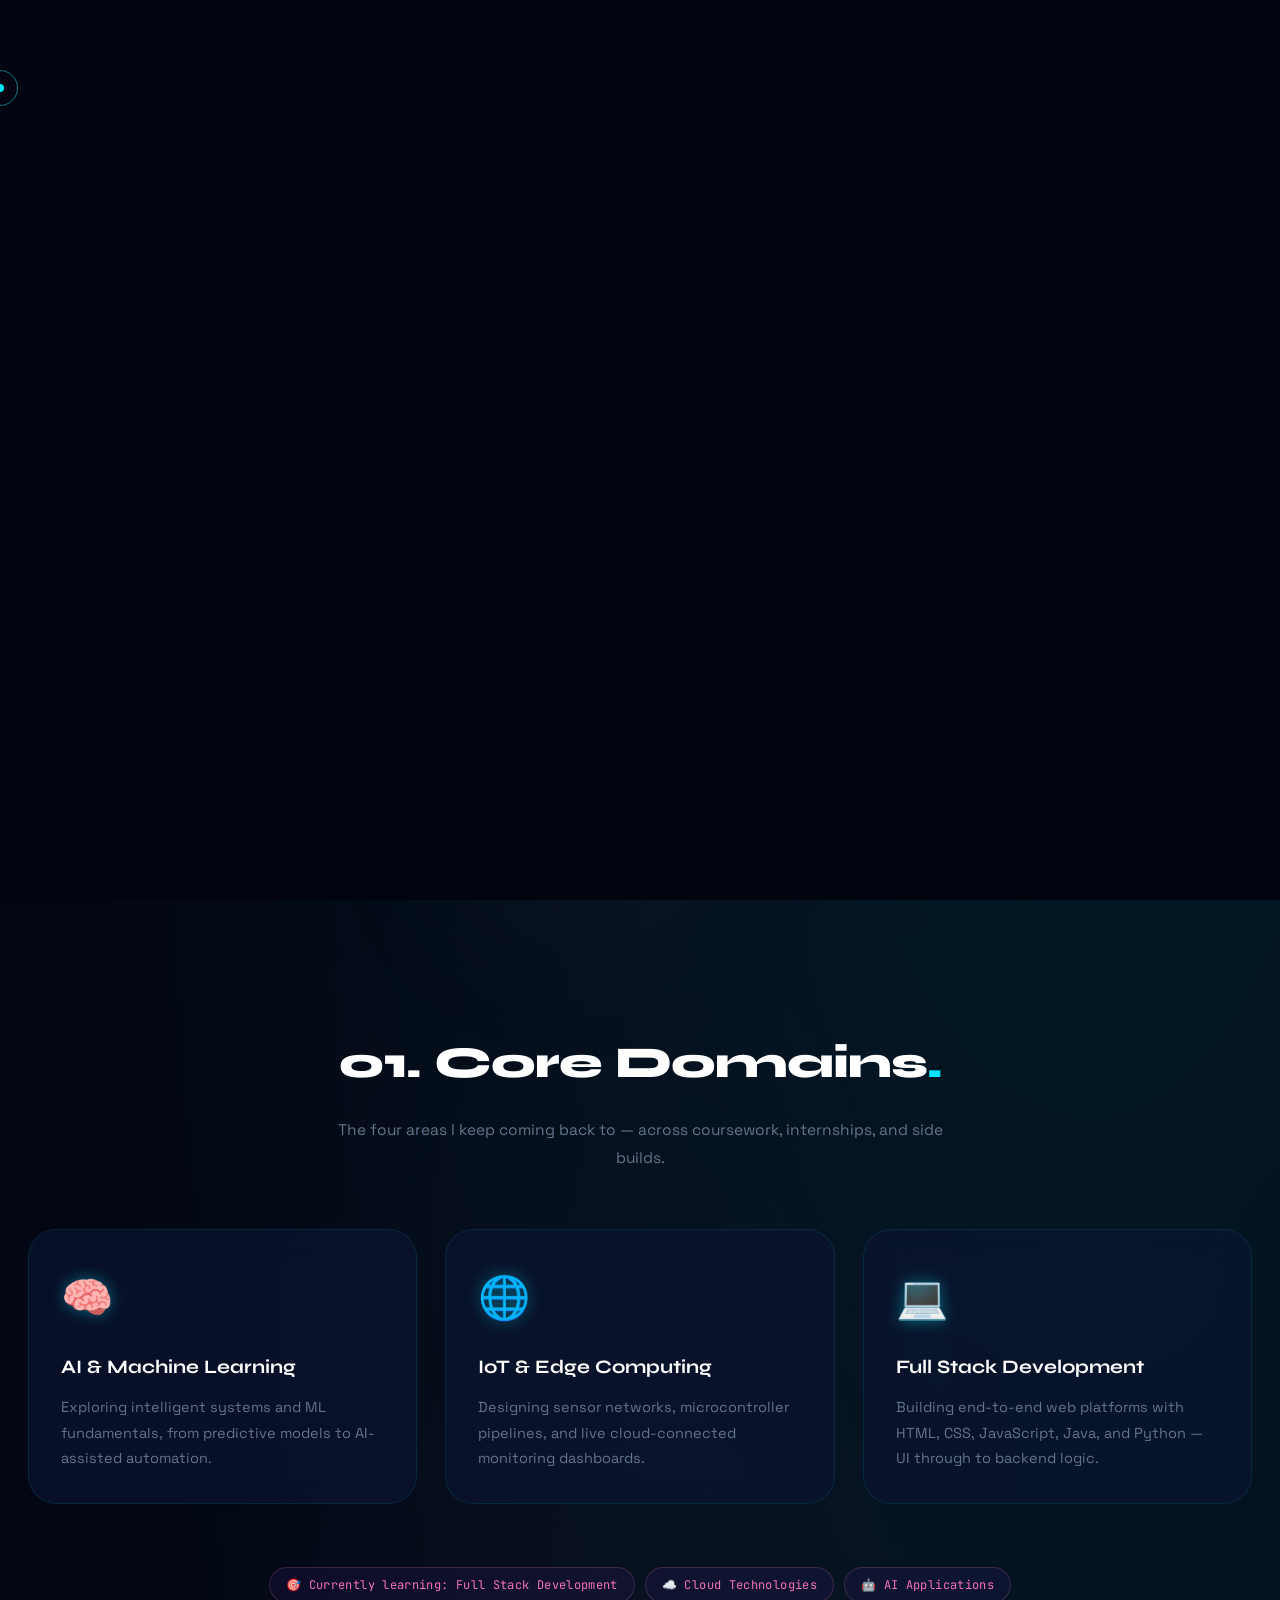
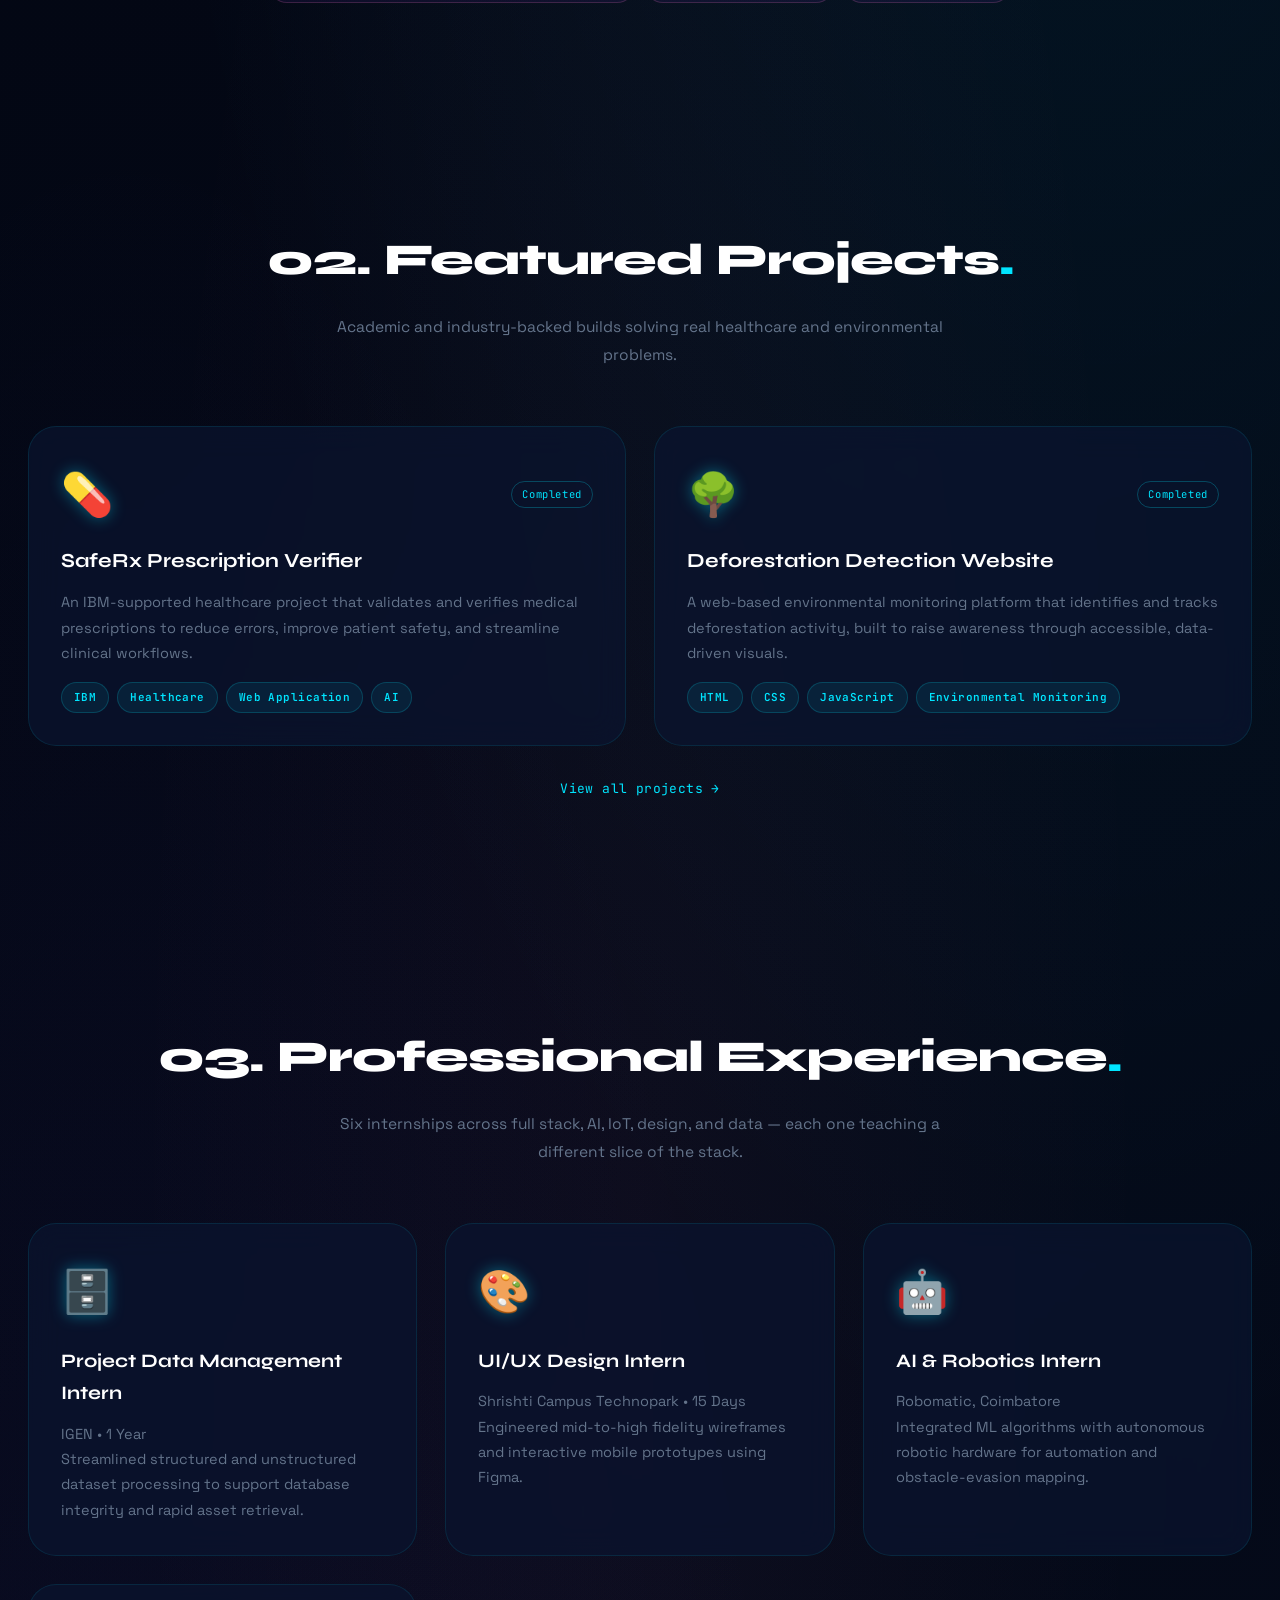
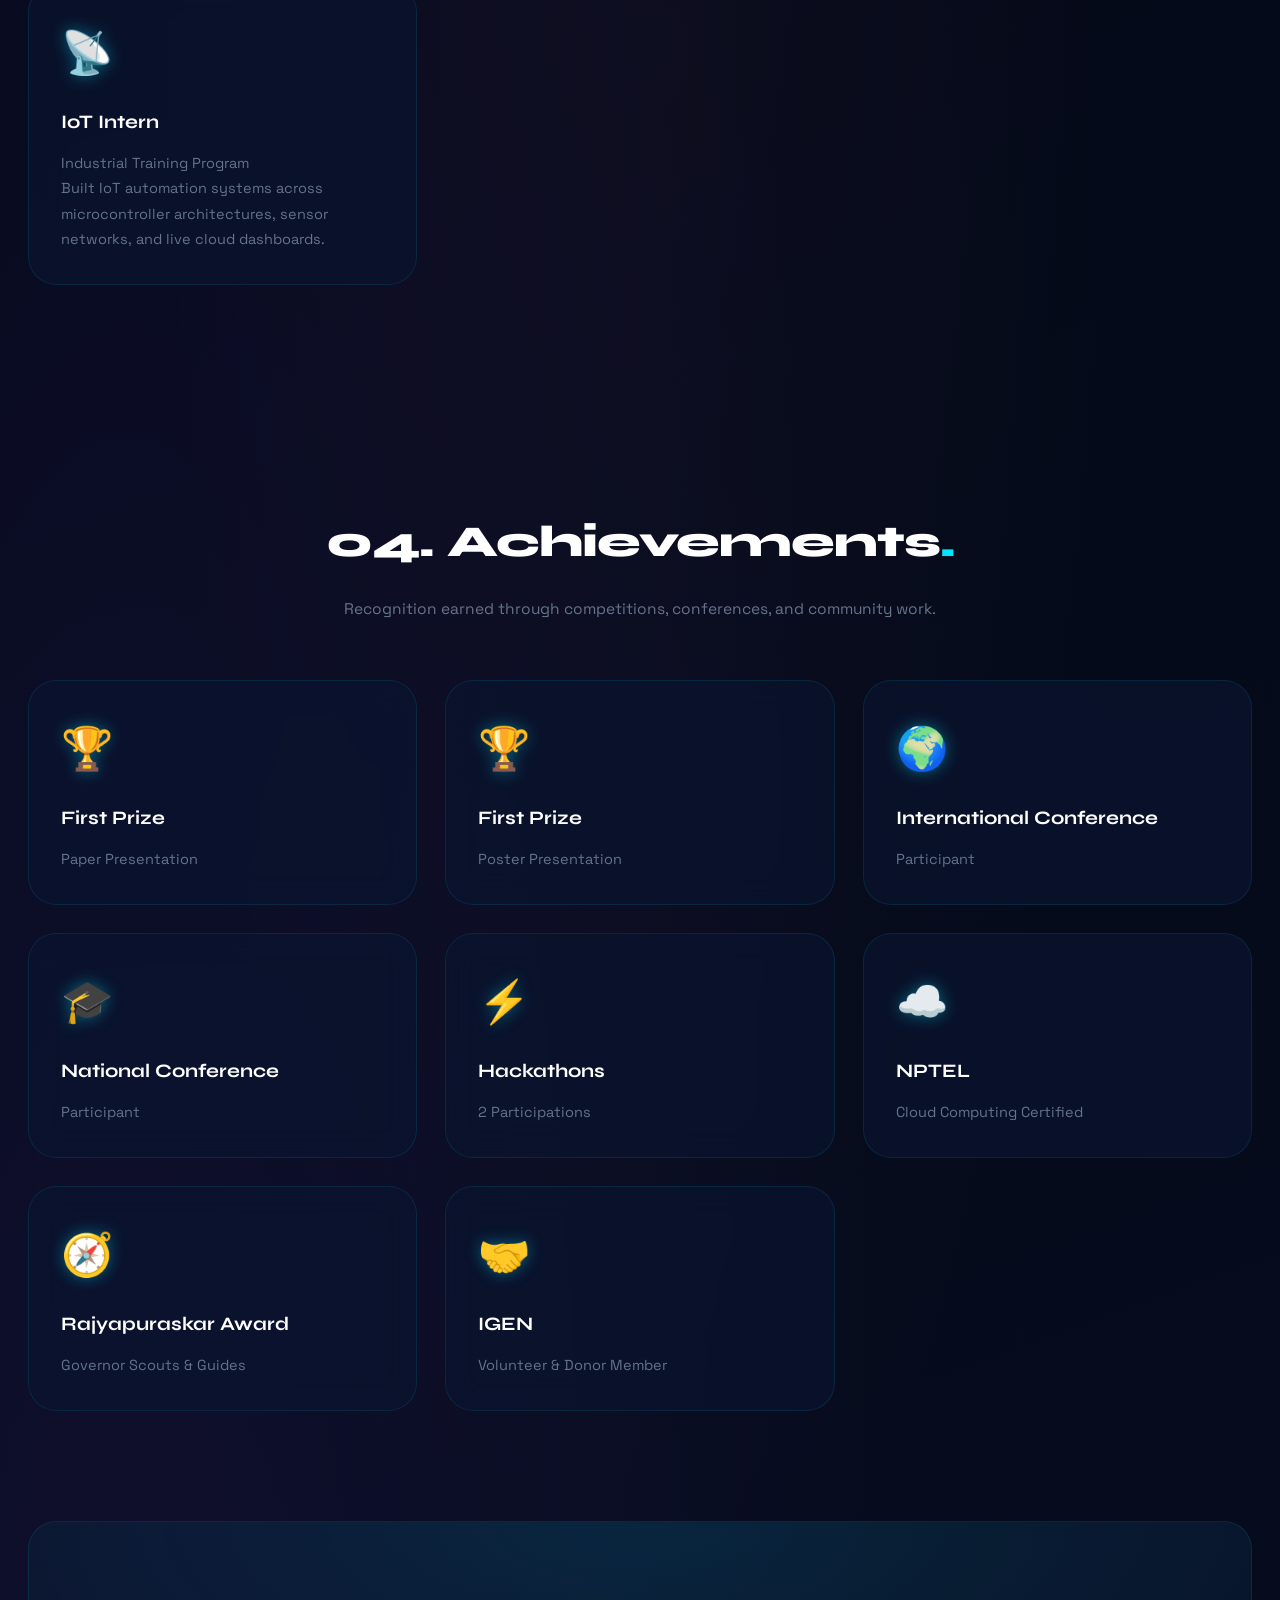
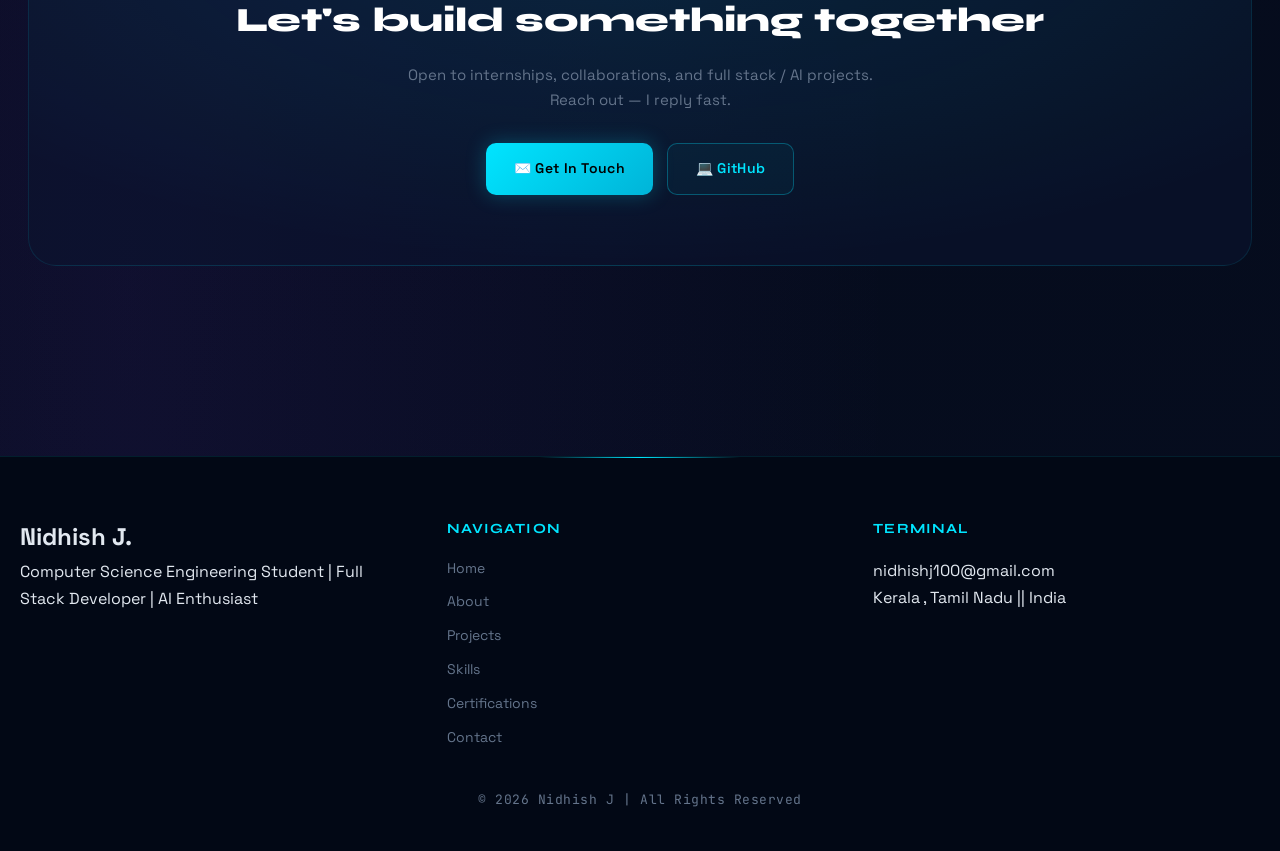
==== commit 0b71d212: "Update print statement from 'Hello' to 'Goodbye'" ====
--- a/index.html
+++ b/index.html
@@ -8,9 +8,266 @@
     <link href="https://fonts.googleapis.com/css2?family=Space+Grotesk:wght@400;600;700&family=Poppins:wght@300;400;600&display=swap" rel="stylesheet">
     <link rel="stylesheet" href="css/style.css">
     <style>
-        /* ── Home page specific styles ── */
-
-        /* Quick stats strip under hero */
+        /* ══════════════════════════════════════
+           BUBBLE POP PAGE ENTRANCE
+        ══════════════════════════════════════ */
+        #bubble-overlay {
+            position: fixed;
+            inset: 0;
+            z-index: 9999;
+            pointer-events: none;
+            overflow: hidden;
+            background: #020510;
+        }
+
+        .entry-bubble {
+            position: absolute;
+            border-radius: 50%;
+            animation: bubbleRise var(--dur) ease-out forwards;
+            animation-delay: var(--delay);
+        }
+
+        @keyframes bubbleRise {
+            0%   { transform: translateY(110vh) scale(0.2); opacity: 0.9; }
+            60%  { transform: translateY(-5vh) scale(1); opacity: 1; }
+            80%  { transform: translateY(-5vh) scale(1.18); opacity: 0.9; }
+            90%  { transform: translateY(-5vh) scale(0.92); }
+            100% { transform: translateY(-5vh) scale(1.4); opacity: 0; }
+        }
+
+        @keyframes overlayFade {
+            0%   { opacity: 1; }
+            85%  { opacity: 1; }
+            100% { opacity: 0; }
+        }
+
+        #bubble-overlay.fading {
+            animation: overlayFade 1.6s ease forwards;
+            animation-delay: 0.4s;
+        }
+
+        /* ══════════════════════════════════════
+           FLOATING AMBIENT ORBS
+        ══════════════════════════════════════ */
+        .ambient-orbs {
+            position: fixed;
+            inset: 0;
+            pointer-events: none;
+            z-index: 0;
+        }
+
+        .orb {
+            position: absolute;
+            border-radius: 50%;
+            filter: blur(80px);
+            animation: orbFloat var(--t) ease-in-out infinite;
+            animation-delay: var(--td);
+        }
+
+        @keyframes orbFloat {
+            0%, 100% { transform: translate(0, 0) scale(1); }
+            33%  { transform: translate(var(--dx), var(--dy)) scale(1.1); }
+            66%  { transform: translate(calc(var(--dx) * -0.5), calc(var(--dy) * 1.5)) scale(0.9); }
+        }
+
+        /* ══════════════════════════════════════
+           MAGNETIC CURSOR
+        ══════════════════════════════════════ */
+        #cursor-dot {
+            position: fixed;
+            width: 8px; height: 8px;
+            background: #00e5ff;
+            border-radius: 50%;
+            pointer-events: none;
+            z-index: 10000;
+            transform: translate(-50%, -50%);
+            transition: width 0.2s, height 0.2s, background 0.2s;
+            mix-blend-mode: screen;
+        }
+
+        #cursor-ring {
+            position: fixed;
+            width: 36px; height: 36px;
+            border: 1.5px solid rgba(0, 229, 255, 0.5);
+            border-radius: 50%;
+            pointer-events: none;
+            z-index: 9999;
+            transform: translate(-50%, -50%);
+            transition: transform 0.12s ease, width 0.2s, height 0.2s, border-color 0.2s;
+            mix-blend-mode: screen;
+        }
+
+        /* ══════════════════════════════════════
+           PROFILE — ORGANIC BLOB SHAPE
+        ══════════════════════════════════════ */
+        .profile-wrapper {
+            position: relative;
+            width: 340px;
+            height: 380px;
+            display: flex;
+            align-items: center;
+            justify-content: center;
+        }
+
+        /* Rotating outer glow rings */
+        .profile-ring-1,
+        .profile-ring-2,
+        .profile-ring-3 {
+            position: absolute;
+            border-radius: 50%;
+            border: 1px solid transparent;
+            animation: ringRotate linear infinite;
+        }
+
+        .profile-ring-1 {
+            width: 380px; height: 380px;
+            border-top-color: rgba(0, 229, 255, 0.4);
+            border-right-color: rgba(0, 229, 255, 0.1);
+            animation-duration: 8s;
+        }
+
+        .profile-ring-2 {
+            width: 340px; height: 340px;
+            border-bottom-color: rgba(124, 58, 237, 0.5);
+            border-left-color: rgba(124, 58, 237, 0.15);
+            animation-duration: 6s;
+            animation-direction: reverse;
+        }
+
+        .profile-ring-3 {
+            width: 310px; height: 310px;
+            border-top-color: rgba(244, 114, 182, 0.3);
+            border-right-color: rgba(244, 114, 182, 0.08);
+            animation-duration: 12s;
+        }
+
+        @keyframes ringRotate {
+            from { transform: rotate(0deg); }
+            to   { transform: rotate(360deg); }
+        }
+
+        /* Orbiting skill dots */
+        .orbit-dot {
+            position: absolute;
+            width: 190px; height: 190px;
+            animation: orbitSpin linear infinite;
+            top: 50%; left: 50%;
+            margin-top: -95px;
+            margin-left: -95px;
+        }
+
+        .orbit-dot::after {
+            content: attr(data-label);
+            position: absolute;
+            top: -10px;
+            left: 50%;
+            transform: translateX(-50%);
+            background: rgba(0, 229, 255, 0.1);
+            border: 1px solid rgba(0, 229, 255, 0.3);
+            color: #00e5ff;
+            font-family: 'JetBrains Mono', monospace;
+            font-size: 9px;
+            padding: 3px 8px;
+            border-radius: 99px;
+            white-space: nowrap;
+            backdrop-filter: blur(8px);
+        }
+
+        .orbit-dot:nth-child(1) { animation-duration: 7s; }
+        .orbit-dot:nth-child(2) { animation-duration: 10s; animation-direction: reverse; animation-delay: -3s; }
+        .orbit-dot:nth-child(3) { animation-duration: 9s; animation-delay: -6s; }
+
+        @keyframes orbitSpin {
+            from { transform: rotate(0deg); }
+            to   { transform: rotate(360deg); }
+        }
+
+        /* The actual blob image container */
+        .blob-frame {
+            position: relative;
+            width: 280px;
+            height: 280px;
+            z-index: 2;
+        }
+
+        .blob-frame svg.blob-clip {
+            position: absolute;
+            width: 0; height: 0;
+        }
+
+        .blob-img-wrap {
+            width: 280px;
+            height: 280px;
+            clip-path: url(#blobClip);
+            animation: blobMorph 8s ease-in-out infinite;
+            overflow: hidden;
+            position: relative;
+        }
+
+        @keyframes blobMorph {
+            0%, 100% { clip-path: url(#blobClip); }
+            25%  { clip-path: url(#blobClip2); }
+            50%  { clip-path: url(#blobClip3); }
+            75%  { clip-path: url(#blobClip4); }
+        }
+
+        .blob-img-wrap img {
+            width: 100%;
+            height: 100%;
+            object-fit: cover;
+            display: block;
+            filter: saturate(1.1) contrast(1.05);
+            transition: transform 0.6s ease;
+        }
+
+        .blob-img-wrap:hover img {
+            transform: scale(1.06);
+        }
+
+        /* Blob glow behind */
+        .blob-glow {
+            position: absolute;
+            inset: -20px;
+            background: radial-gradient(circle, rgba(0,229,255,0.25) 0%, rgba(124,58,237,0.2) 50%, transparent 70%);
+            filter: blur(20px);
+            animation: blobGlowPulse 4s ease-in-out infinite;
+            z-index: 1;
+        }
+
+        @keyframes blobGlowPulse {
+            0%, 100% { opacity: 0.6; transform: scale(1); }
+            50%  { opacity: 1; transform: scale(1.1); }
+        }
+
+        /* Floating tech icon badges around blob */
+        .float-badge {
+            position: absolute;
+            background: rgba(6, 13, 31, 0.85);
+            border: 1px solid rgba(0, 229, 255, 0.25);
+            backdrop-filter: blur(12px);
+            border-radius: 12px;
+            padding: 8px 12px;
+            font-family: 'JetBrains Mono', monospace;
+            font-size: 11px;
+            color: #00e5ff;
+            white-space: nowrap;
+            z-index: 5;
+            animation: badgeFloat ease-in-out infinite;
+        }
+
+        .float-badge:nth-child(1) { top: 10px; right: -60px; animation-duration: 3.2s; animation-delay: 0s; }
+        .float-badge:nth-child(2) { bottom: 40px; right: -70px; animation-duration: 4s; animation-delay: -1.2s; }
+        .float-badge:nth-child(3) { bottom: 10px; left: -60px; animation-duration: 3.7s; animation-delay: -0.6s; }
+        .float-badge:nth-child(4) { top: 50px; left: -55px; animation-duration: 4.5s; animation-delay: -2s; }
+
+        @keyframes badgeFloat {
+            0%, 100% { transform: translateY(0px); }
+            50%  { transform: translateY(-8px); }
+        }
+
+        /* ══════════════════════════════════════
+           STAT STRIP
+        ══════════════════════════════════════ */
         .stat-strip {
             display: grid;
             grid-template-columns: repeat(auto-fit, minmax(140px, 1fr));
@@ -42,14 +299,15 @@
             color: var(--muted);
         }
 
-        /* Scroll cue */
+        /* ══════════════════════════════════════
+           SCROLL CUE
+        ══════════════════════════════════════ */
         .scroll-cue {
             position: absolute;
             bottom: 28px;
             left: 50%;
             transform: translateX(-50%);
-            width: 22px;
-            height: 36px;
+            width: 22px; height: 36px;
             border: 2px solid rgba(0, 229, 255, 0.35);
             border-radius: 99px;
             display: flex;
@@ -58,8 +316,7 @@
         }
 
         .scroll-cue span {
-            width: 4px;
-            height: 8px;
+            width: 4px; height: 8px;
             background: var(--accent);
             border-radius: 99px;
             animation: scrollDot 1.6s ease-in-out infinite;
@@ -71,11 +328,11 @@
             100% { opacity: 0; transform: translateY(0); }
         }
 
-        @media (max-width: 960px) {
-            .scroll-cue { display: none; }
-        }
-
-        /* Focus pills row */
+        @media (max-width: 960px) { .scroll-cue { display: none; } }
+
+        /* ══════════════════════════════════════
+           FOCUS PILLS
+        ══════════════════════════════════════ */
         .focus-pills {
             display: flex;
             flex-wrap: wrap;
@@ -95,7 +352,9 @@
             letter-spacing: 0.03em;
         }
 
-        /* Featured project tiles */
+        /* ══════════════════════════════════════
+           FEATURED PROJECT
+        ══════════════════════════════════════ */
         .featured-project .project-top {
             display: flex;
             align-items: center;
@@ -113,13 +372,8 @@
             border-radius: 99px;
         }
 
-        .featured-project h3 {
-            font-size: 20px;
-        }
-
-        .featured-project p {
-            margin-top: 4px;
-        }
+        .featured-project h3 { font-size: 20px; }
+        .featured-project p  { margin-top: 4px; }
 
         .view-all-link {
             display: block;
@@ -132,12 +386,11 @@
             letter-spacing: 0.03em;
             transition: var(--transition);
         }
-
-        .view-all-link:hover {
-            letter-spacing: 0.06em;
-        }
-
-        /* CTA banner */
+        .view-all-link:hover { letter-spacing: 0.06em; }
+
+        /* ══════════════════════════════════════
+           CTA BANNER
+        ══════════════════════════════════════ */
         .cta-banner {
             position: relative;
             text-align: center;
@@ -160,8 +413,7 @@
 
         .cta-title {
             font-family: var(--font-display);
-            font-size: 34px;
-            font-weight: 800;
+            font-size: 34px; font-weight: 800;
             color: #fff;
             margin-bottom: 12px;
         }
@@ -179,19 +431,169 @@
             justify-content: center;
             flex-wrap: wrap;
         }
+
+        /* ══════════════════════════════════════
+           HERO ENTRANCE ANIMATION
+        ══════════════════════════════════════ */
+        .hero-left > * {
+            opacity: 0;
+            transform: translateX(-40px);
+            animation: slideInLeft 0.7s ease forwards;
+        }
+
+        .hero-left > *:nth-child(1) { animation-delay: 1.2s; }
+        .hero-left > *:nth-child(2) { animation-delay: 1.4s; }
+        .hero-left > *:nth-child(3) { animation-delay: 1.55s; }
+        .hero-left > *:nth-child(4) { animation-delay: 1.7s; }
+        .hero-left > *:nth-child(5) { animation-delay: 1.85s; }
+
+        .hero-right {
+            opacity: 0;
+            transform: translateX(40px) scale(0.9);
+            animation: slideInRight 0.8s ease forwards;
+            animation-delay: 1.3s;
+        }
+
+        @keyframes slideInLeft {
+            to { opacity: 1; transform: translateX(0); }
+        }
+
+        @keyframes slideInRight {
+            to { opacity: 1; transform: translateX(0) scale(1); }
+        }
+
+        /* ══════════════════════════════════════
+           3D TILT ON CARDS
+        ══════════════════════════════════════ */
+        .tilt-card {
+            transform-style: preserve-3d;
+            transition: transform 0.1s ease;
+        }
+
+        /* ══════════════════════════════════════
+           FLOATING PARTICLES (page-level)
+        ══════════════════════════════════════ */
+        .sparkle {
+            position: fixed;
+            pointer-events: none;
+            border-radius: 50%;
+            animation: sparkleFade 1.2s ease forwards;
+            z-index: 9998;
+        }
+
+        @keyframes sparkleFade {
+            0%   { transform: scale(0) translateY(0); opacity: 1; }
+            100% { transform: scale(1) translateY(-60px); opacity: 0; }
+        }
+
+        /* ══════════════════════════════════════
+           AURORA BEAM (hero background)
+        ══════════════════════════════════════ */
+        .aurora {
+            position: absolute;
+            inset: 0;
+            pointer-events: none;
+            overflow: hidden;
+            z-index: 0;
+        }
+
+        .aurora-beam {
+            position: absolute;
+            width: 600px;
+            height: 2px;
+            background: linear-gradient(90deg, transparent, rgba(0,229,255,0.4), rgba(124,58,237,0.3), transparent);
+            filter: blur(1px);
+            animation: auroraMove ease-in-out infinite;
+        }
+
+        .aurora-beam:nth-child(1) { top: 15%; left: -200px; animation-duration: 9s; }
+        .aurora-beam:nth-child(2) { top: 40%; right: -200px; animation-duration: 12s; animation-direction: reverse; animation-delay: -3s; }
+        .aurora-beam:nth-child(3) { top: 70%; left: -200px; animation-duration: 7s; animation-delay: -5s; }
+
+        @keyframes auroraMove {
+            0%   { transform: translateX(-100px) rotate(-2deg); opacity: 0; }
+            20%  { opacity: 1; }
+            80%  { opacity: 1; }
+            100% { transform: translateX(110vw) rotate(2deg); opacity: 0; }
+        }
+
+        /* ══════════════════════════════════════
+           HERO GLITCH TITLE EFFECT
+        ══════════════════════════════════════ */
+        .glitch-name {
+            position: relative;
+        }
+
+        .glitch-name::before,
+        .glitch-name::after {
+            content: attr(data-text);
+            position: absolute;
+            top: 0; left: 0;
+            width: 100%; height: 100%;
+        }
+
+        .glitch-name::before {
+            color: rgba(0, 229, 255, 0.7);
+            animation: glitch1 8s infinite;
+            clip-path: polygon(0 0, 100% 0, 100% 35%, 0 35%);
+        }
+
+        .glitch-name::after {
+            color: rgba(244, 114, 182, 0.6);
+            animation: glitch2 8s infinite;
+            clip-path: polygon(0 65%, 100% 65%, 100% 100%, 0 100%);
+        }
+
+        @keyframes glitch1 {
+            0%, 94%, 100% { transform: none; opacity: 0; }
+            95%  { transform: translate(-3px, 1px); opacity: 1; }
+            96%  { transform: translate(3px, -1px); opacity: 1; }
+            97%  { transform: none; opacity: 0; }
+        }
+
+        @keyframes glitch2 {
+            0%, 94%, 100% { transform: none; opacity: 0; }
+            95%  { transform: translate(3px, 2px); opacity: 1; }
+            96%  { transform: translate(-3px, -2px); opacity: 1; }
+            97%  { transform: none; opacity: 0; }
+        }
+
+        /* ══════════════════════════════════════
+           MOBILE BLOB FIX
+        ══════════════════════════════════════ */
+        @media (max-width: 960px) {
+            .profile-wrapper { width: 260px; height: 300px; }
+            .blob-frame { width: 220px; height: 220px; }
+            .blob-img-wrap { width: 220px; height: 220px; }
+            .profile-ring-1 { width: 280px; height: 280px; }
+            .profile-ring-2 { width: 250px; height: 250px; }
+            .profile-ring-3 { width: 230px; height: 230px; }
+            .float-badge { display: none; }
+            .orbit-dot { display: none; }
+        }
     </style>
 </head>
 <body>
 
+    <!-- BUBBLE OVERLAY -->
+    <div id="bubble-overlay"></div>
+
+    <!-- MAGNETIC CURSOR -->
+    <div id="cursor-dot"></div>
+    <div id="cursor-ring"></div>
+
+    <!-- AMBIENT FLOATING ORBS -->
+    <div class="ambient-orbs">
+        <div class="orb" style="width:500px;height:500px;top:-100px;left:-150px;background:radial-gradient(circle,rgba(0,229,255,0.07),transparent 70%);--t:14s;--td:-2s;--dx:60px;--dy:80px;"></div>
+        <div class="orb" style="width:600px;height:600px;top:20%;right:-200px;background:radial-gradient(circle,rgba(124,58,237,0.08),transparent 70%);--t:18s;--td:-7s;--dx:-80px;--dy:60px;"></div>
+        <div class="orb" style="width:400px;height:400px;bottom:-100px;left:30%;background:radial-gradient(circle,rgba(244,114,182,0.06),transparent 70%);--t:12s;--td:-4s;--dx:40px;--dy:-60px;"></div>
+    </div>
+
     <canvas id="particles"></canvas>
 
     <header class="navbar">
         <div class="nav-container">
-
-            <h1 class="logo glow">
-                Nidhish <span class="dot">J</span>
-            </h1>
-
+            <h1 class="logo glow">Nidhish <span class="dot">J</span></h1>
             <nav>
                 <a href="index.html" class="active">Home</a>
                 <a href="about.html">About</a>
@@ -200,29 +602,29 @@
                 <a href="certifications.html">Certifications</a>
                 <a href="contact.html">Contact</a>
             </nav>
-
-            <button id="themeToggle" class="theme-btn">
-                🌙
-            </button>
-
+            <button id="themeToggle" class="theme-btn">🌙</button>
         </div>
     </header>
 
     <main>
-
         <section class="hero-section">
+
+            <!-- Aurora background beams -->
+            <div class="aurora">
+                <div class="aurora-beam"></div>
+                <div class="aurora-beam"></div>
+                <div class="aurora-beam"></div>
+            </div>
+
             <div class="container">
-
                 <div class="hero-container">
 
                     <div class="hero-left">
-
-                        <span class="badge">
-                            🚀 Computer Science Engineering Student
-                        </span>
+                        <span class="badge">🚀 Computer Science Engineering Student</span>
 
                         <h1 class="main-title">
-                            Nidhish <span class="highlight">J</span>
+                            <span class="glitch-name" data-text="Nidhish">Nidhish</span>
+                            <span class="highlight"> J</span>
                         </h1>
 
                         <h2 class="typing-subtitle"></h2>
@@ -235,100 +637,112 @@
                         </p>
 
                         <div class="hero-cta">
-
-                            <a href="projects.html" class="btn btn-primary">
-                                🚀 View Projects
-                            </a>
-
-                            <a href="https://drive.google.com/file/d/1MDJvNUyQqDSdJSYIswV5mEea7pzrSSZ8/view?usp=sharing"
-                               target="_blank"
-                               class="btn btn-secondary">
-                                📄 Resume
-                            </a>
-
-                            <a href="https://github.com/nidhishj100"
-                               target="_blank"
-                               class="btn btn-secondary">
-                                💻 GitHub
-                            </a>
-
-                            <a href="https://www.linkedin.com/in/nidhishj100"
-                               target="_blank"
-                               class="btn btn-secondary">
-                                🔗 LinkedIn
-                            </a>
-
+                            <a href="projects.html" class="btn btn-primary">🚀 View Projects</a>
+                            <a href="https://drive.google.com/file/d/1MDJvNUyQqDSdJSYIswV5mEea7pzrSSZ8/view?usp=sharing" target="_blank" class="btn btn-secondary">📄 Resume</a>
+                            <a href="https://github.com/nidhishj100" target="_blank" class="btn btn-secondary">💻 GitHub</a>
+                            <a href="https://www.linkedin.com/in/nidhishj100" target="_blank" class="btn btn-secondary">🔗 LinkedIn</a>
                         </div>
-
                     </div>
 
                     <div class="hero-right">
-
-                        <div class="profile-frame">
-                            <img src="nidhish-profile.jpg"
-                                 alt="Nidhish J"
-                                 class="profile-img">
+                        <!-- SVG blob clip paths -->
+                        <svg width="0" height="0" class="blob-clip">
+                            <defs>
+                                <clipPath id="blobClip" clipPathUnits="objectBoundingBox">
+                                    <path d="M0.5,0.02 C0.72,0.02 0.96,0.16 0.98,0.38 C1.0,0.6 0.88,0.82 0.68,0.94 C0.48,1.06 0.24,1.0 0.1,0.84 C-0.04,0.68 0.02,0.44 0.1,0.26 C0.18,0.08 0.28,0.02 0.5,0.02Z"/>
+                                </clipPath>
+                                <clipPath id="blobClip2" clipPathUnits="objectBoundingBox">
+                                    <path d="M0.5,0.05 C0.68,0.0 0.92,0.12 0.97,0.34 C1.02,0.56 0.9,0.8 0.72,0.92 C0.54,1.04 0.28,1.02 0.12,0.88 C-0.04,0.74 0.0,0.5 0.06,0.3 C0.12,0.1 0.32,0.1 0.5,0.05Z"/>
+                                </clipPath>
+                                <clipPath id="blobClip3" clipPathUnits="objectBoundingBox">
+                                    <path d="M0.52,0.03 C0.74,0.0 0.98,0.18 0.99,0.4 C1.0,0.62 0.84,0.84 0.64,0.95 C0.44,1.06 0.2,0.98 0.08,0.8 C-0.04,0.62 0.04,0.38 0.12,0.2 C0.2,0.02 0.3,0.06 0.52,0.03Z"/>
+                                </clipPath>
+                                <clipPath id="blobClip4" clipPathUnits="objectBoundingBox">
+                                    <path d="M0.48,0.04 C0.7,0.02 0.95,0.2 0.97,0.42 C0.99,0.64 0.86,0.86 0.66,0.96 C0.46,1.06 0.22,0.96 0.08,0.78 C-0.06,0.6 0.02,0.36 0.1,0.18 C0.18,0.0 0.26,0.06 0.48,0.04Z"/>
+                                </clipPath>
+                            </defs>
+                        </svg>
+
+                        <div class="profile-wrapper">
+                            <!-- Rotating rings -->
+                            <div class="profile-ring-1"></div>
+                            <div class="profile-ring-2"></div>
+                            <div class="profile-ring-3"></div>
+
+                            <!-- Orbiting mini dots with labels -->
+                            <div class="orbit-dot" data-label="AI"></div>
+                            <div class="orbit-dot" data-label="IoT"></div>
+                            <div class="orbit-dot" data-label="Cloud"></div>
+
+                            <!-- Blob image -->
+                            <div class="blob-frame">
+                                <div class="blob-glow"></div>
+                                <div class="blob-img-wrap">
+                                    <img src="nidhish-profile.jpg" alt="Nidhish J">
+                                </div>
+                            </div>
+
+                            <!-- Floating tech badges -->
+                            <div class="float-badge">⚡ Full Stack</div>
+                            <div class="float-badge">🤖 ML/AI</div>
+                            <div class="float-badge">📡 IoT</div>
+                            <div class="float-badge">☁️ Cloud</div>
                         </div>
-
                     </div>
 
                 </div>
 
                 <!-- Quick stats -->
                 <div class="stat-strip">
-                    <div class="pro-card stat-box">
+                    <div class="pro-card stat-box tilt-card">
                         <div class="stat-num">7.6</div>
                         <div class="stat-label">CGPA</div>
                     </div>
-                    <div class="pro-card stat-box">
+                    <div class="pro-card stat-box tilt-card">
                         <div class="stat-num">6</div>
                         <div class="stat-label">Internships</div>
                     </div>
-                    <div class="pro-card stat-box">
+                    <div class="pro-card stat-box tilt-card">
                         <div class="stat-num">25+</div>
                         <div class="stat-label">Certifications</div>
                     </div>
-                    <div class="pro-card stat-box">
+                    <div class="pro-card stat-box tilt-card">
                         <div class="stat-num">2</div>
                         <div class="stat-label">Live Projects</div>
                     </div>
-                    <div class="pro-card stat-box">
+                    <div class="pro-card stat-box tilt-card">
                         <div class="stat-num">2028</div>
                         <div class="stat-label">Graduation</div>
                     </div>
                 </div>
-
             </div>
 
             <div class="scroll-cue"><span></span></div>
         </section>
 
+        <!-- REST OF THE SECTIONS UNCHANGED -->
         <section class="section">
             <div class="container">
                 <h2 class="section-title"><span class="number">01.</span> Core Domains</h2>
-                <p class="section-subtitle">
-                    The four areas I keep coming back to — across coursework, internships, and side builds.
-                </p>
+                <p class="section-subtitle">The four areas I keep coming back to — across coursework, internships, and side builds.</p>
                 <div class="grid grid-3">
-                    <div class="pro-card functional">
+                    <div class="pro-card tilt-card functional">
                         <div class="card-icon">🧠</div>
                         <h3>AI & Machine Learning</h3>
                         <p>Exploring intelligent systems and ML fundamentals, from predictive models to AI-assisted automation.</p>
                     </div>
-                    <div class="pro-card functional">
+                    <div class="pro-card tilt-card functional">
                         <div class="card-icon">🌐</div>
                         <h3>IoT & Edge Computing</h3>
                         <p>Designing sensor networks, microcontroller pipelines, and live cloud-connected monitoring dashboards.</p>
                     </div>
-                    <div class="pro-card functional">
+                    <div class="pro-card tilt-card functional">
                         <div class="card-icon">💻</div>
                         <h3>Full Stack Development</h3>
                         <p>Building end-to-end web platforms with HTML, CSS, JavaScript, Java, and Python — UI through to backend logic.</p>
                     </div>
                 </div>
-
                 <br><br>
-
                 <div class="focus-pills">
                     <span>🎯 Currently learning: Full Stack Development</span>
                     <span>☁️ Cloud Technologies</span>
@@ -339,15 +753,10 @@
 
         <section class="section">
             <div class="container">
-
                 <h2 class="section-title"><span class="number">02.</span> Featured Projects</h2>
-                <p class="section-subtitle">
-                    Academic and industry-backed builds solving real healthcare and environmental problems.
-                </p>
-
+                <p class="section-subtitle">Academic and industry-backed builds solving real healthcare and environmental problems.</p>
                 <div class="grid">
-
-                    <div class="pro-card featured-project">
+                    <div class="pro-card featured-project tilt-card">
                         <div class="project-top">
                             <div class="card-icon" style="margin-bottom:0;">💊</div>
                             <span class="project-status">Completed</span>
@@ -355,14 +764,10 @@
                         <h3>SafeRx Prescription Verifier</h3>
                         <p>An IBM-supported healthcare project that validates and verifies medical prescriptions to reduce errors, improve patient safety, and streamline clinical workflows.</p>
                         <div class="tech-tags">
-                            <span>IBM</span>
-                            <span>Healthcare</span>
-                            <span>Web Application</span>
-                            <span>AI</span>
+                            <span>IBM</span><span>Healthcare</span><span>Web Application</span><span>AI</span>
                         </div>
                     </div>
-
-                    <div class="pro-card featured-project">
+                    <div class="pro-card featured-project tilt-card">
                         <div class="project-top">
                             <div class="card-icon" style="margin-bottom:0;">🌳</div>
                             <span class="project-status">Completed</span>
@@ -370,119 +775,57 @@
                         <h3>Deforestation Detection Website</h3>
                         <p>A web-based environmental monitoring platform that identifies and tracks deforestation activity, built to raise awareness through accessible, data-driven visuals.</p>
                         <div class="tech-tags">
-                            <span>HTML</span>
-                            <span>CSS</span>
-                            <span>JavaScript</span>
-                            <span>Environmental Monitoring</span>
+                            <span>HTML</span><span>CSS</span><span>JavaScript</span><span>Environmental Monitoring</span>
                         </div>
                     </div>
-
                 </div>
-
                 <a href="projects.html" class="view-all-link">View all projects →</a>
-
             </div>
         </section>
 
         <section class="section">
             <div class="container">
-
                 <h2 class="section-title"><span class="number">03.</span> Professional Experience</h2>
-                <p class="section-subtitle">
-                    Six internships across full stack, AI, IoT, design, and data — each one teaching a different slice of the stack.
-                </p>
-
+                <p class="section-subtitle">Six internships across full stack, AI, IoT, design, and data — each one teaching a different slice of the stack.</p>
                 <div class="grid">
-
-                    <div class="pro-card">
+                    <div class="pro-card tilt-card">
                         <div class="card-icon">🗄️</div>
                         <h3>Project Data Management Intern</h3>
                         <p>IGEN • 1 Year<br>Streamlined structured and unstructured dataset processing to support database integrity and rapid asset retrieval.</p>
                     </div>
-
-                    <div class="pro-card">
+                    <div class="pro-card tilt-card">
                         <div class="card-icon">🎨</div>
                         <h3>UI/UX Design Intern</h3>
                         <p>Shrishti Campus Technopark • 15 Days<br>Engineered mid-to-high fidelity wireframes and interactive mobile prototypes using Figma.</p>
                     </div>
-
-                    <div class="pro-card">
+                    <div class="pro-card tilt-card">
                         <div class="card-icon">🤖</div>
                         <h3>AI & Robotics Intern</h3>
                         <p>Robomatic, Coimbatore<br>Integrated ML algorithms with autonomous robotic hardware for automation and obstacle-evasion mapping.</p>
                     </div>
-
-                    <div class="pro-card">
+                    <div class="pro-card tilt-card">
                         <div class="card-icon">📡</div>
                         <h3>IoT Intern</h3>
                         <p>Industrial Training Program<br>Built IoT automation systems across microcontroller architectures, sensor networks, and live cloud dashboards.</p>
                     </div>
-
                 </div>
-
             </div>
         </section>
 
         <section class="section">
             <div class="container">
-
                 <h2 class="section-title"><span class="number">04.</span> Achievements</h2>
-                <p class="section-subtitle">
-                    Recognition earned through competitions, conferences, and community work.
-                </p>
-
+                <p class="section-subtitle">Recognition earned through competitions, conferences, and community work.</p>
                 <div class="grid">
-
-                    <div class="pro-card">
-                        <div class="card-icon">🏆</div>
-                        <h3>First Prize</h3>
-                        <p>Paper Presentation</p>
-                    </div>
-
-                    <div class="pro-card">
-                        <div class="card-icon">🏆</div>
-                        <h3>First Prize</h3>
-                        <p>Poster Presentation</p>
-                    </div>
-
-                    <div class="pro-card">
-                        <div class="card-icon">🌍</div>
-                        <h3>International Conference</h3>
-                        <p>Participant</p>
-                    </div>
-
-                    <div class="pro-card">
-                        <div class="card-icon">🎓</div>
-                        <h3>National Conference</h3>
-                        <p>Participant</p>
-                    </div>
-
-                    <div class="pro-card">
-                        <div class="card-icon">⚡</div>
-                        <h3>Hackathons</h3>
-                        <p>2 Participations</p>
-                    </div>
-
-                    <div class="pro-card">
-                        <div class="card-icon">☁️</div>
-                        <h3>NPTEL</h3>
-                        <p>Cloud Computing Certified</p>
-                    </div>
-
-                    <div class="pro-card">
-                        <div class="card-icon">🧭</div>
-                        <h3>Rajyapuraskar Award</h3>
-                        <p>Governor Scouts & Guides</p>
-                    </div>
-
-                    <div class="pro-card">
-                        <div class="card-icon">🤝</div>
-                        <h3>IGEN</h3>
-                        <p>Volunteer & Donor Member</p>
-                    </div>
-
+                    <div class="pro-card tilt-card"><div class="card-icon">🏆</div><h3>First Prize</h3><p>Paper Presentation</p></div>
+                    <div class="pro-card tilt-card"><div class="card-icon">🏆</div><h3>First Prize</h3><p>Poster Presentation</p></div>
+                    <div class="pro-card tilt-card"><div class="card-icon">🌍</div><h3>International Conference</h3><p>Participant</p></div>
+                    <div class="pro-card tilt-card"><div class="card-icon">🎓</div><h3>National Conference</h3><p>Participant</p></div>
+                    <div class="pro-card tilt-card"><div class="card-icon">⚡</div><h3>Hackathons</h3><p>2 Participations</p></div>
+                    <div class="pro-card tilt-card"><div class="card-icon">☁️</div><h3>NPTEL</h3><p>Cloud Computing Certified</p></div>
+                    <div class="pro-card tilt-card"><div class="card-icon">🧭</div><h3>Rajyapuraskar Award</h3><p>Governor Scouts & Guides</p></div>
+                    <div class="pro-card tilt-card"><div class="card-icon">🤝</div><h3>IGEN</h3><p>Volunteer & Donor Member</p></div>
                 </div>
-
             </div>
         </section>
 
@@ -498,7 +841,6 @@
                 </div>
             </div>
         </section>
-
     </main>
 
     <footer class="footer">
@@ -530,5 +872,139 @@
     </footer>
 
     <script src="js/script.js"></script>
+    <script>
+    // ═══════════════════════════════════════════
+    // BUBBLE POP PAGE ENTRANCE
+    // ═══════════════════════════════════════════
+    (function() {
+        const overlay = document.getElementById('bubble-overlay');
+        const colors = [
+            'rgba(0,229,255,0.6)', 'rgba(124,58,237,0.5)',
+            'rgba(244,114,182,0.4)', 'rgba(0,180,255,0.5)',
+            'rgba(160,80,255,0.4)', 'rgba(0,229,255,0.3)'
+        ];
+        const bubbleCount = 22;
+
+        for (let i = 0; i < bubbleCount; i++) {
+            const b = document.createElement('div');
+            b.className = 'entry-bubble';
+            const size = 40 + Math.random() * 160;
+            const color = colors[Math.floor(Math.random() * colors.length)];
+            const delay = Math.random() * 0.5;
+            const dur = 1.0 + Math.random() * 0.6;
+            b.style.cssText = `
+                width:${size}px; height:${size}px;
+                left:${Math.random() * 100}%;
+                background: radial-gradient(circle at 35% 35%, rgba(255,255,255,0.3), ${color});
+                border: 1px solid rgba(255,255,255,0.2);
+                box-shadow: inset 0 0 20px rgba(255,255,255,0.1), 0 0 20px ${color};
+                --delay:${delay}s; --dur:${dur}s;
+            `;
+            overlay.appendChild(b);
+        }
+
+        setTimeout(() => {
+            overlay.classList.add('fading');
+            setTimeout(() => { overlay.style.display = 'none'; }, 2000);
+        }, 800);
+    })();
+
+    // ═══════════════════════════════════════════
+    // MAGNETIC CURSOR
+    // ═══════════════════════════════════════════
+    const dot  = document.getElementById('cursor-dot');
+    const ring = document.getElementById('cursor-ring');
+    let mx = 0, my = 0, rx = 0, ry = 0;
+
+    document.addEventListener('mousemove', e => {
+        mx = e.clientX; my = e.clientY;
+        dot.style.left = mx + 'px';
+        dot.style.top  = my + 'px';
+    });
+
+    // Smooth ring follow
+    (function animRing() {
+        rx += (mx - rx) * 0.12;
+        ry += (my - ry) * 0.12;
+        ring.style.left = rx + 'px';
+        ring.style.top  = ry + 'px';
+        requestAnimationFrame(animRing);
+    })();
+
+    // Ring grows on hover over interactive elements
+    document.querySelectorAll('a, button, .pro-card').forEach(el => {
+        el.addEventListener('mouseenter', () => {
+            ring.style.width = '60px'; ring.style.height = '60px';
+            ring.style.borderColor = 'rgba(244,114,182,0.7)';
+        });
+        el.addEventListener('mouseleave', () => {
+            ring.style.width = '36px'; ring.style.height = '36px';
+            ring.style.borderColor = 'rgba(0,229,255,0.5)';
+        });
+    });
+
+    // ═══════════════════════════════════════════
+    // SPARKLE TRAIL ON MOUSE MOVE
+    // ═══════════════════════════════════════════
+    let sparkleCount = 0;
+    document.addEventListener('mousemove', e => {
+        if (sparkleCount++ % 4 !== 0) return; // every 4th move
+        const s = document.createElement('div');
+        s.className = 'sparkle';
+        const size = 4 + Math.random() * 6;
+        const colors = ['#00e5ff','#7c3aed','#f472b6'];
+        s.style.cssText = `
+            left:${e.clientX}px; top:${e.clientY}px;
+            width:${size}px; height:${size}px;
+            background:${colors[Math.floor(Math.random()*colors.length)]};
+        `;
+        document.body.appendChild(s);
+        setTimeout(() => s.remove(), 1200);
+    });
+
+    // ═══════════════════════════════════════════
+    // 3D TILT ON CARDS
+    // ═══════════════════════════════════════════
+    document.querySelectorAll('.tilt-card').forEach(card => {
+        card.addEventListener('mousemove', e => {
+            const rect = card.getBoundingClientRect();
+            const cx = rect.left + rect.width / 2;
+            const cy = rect.top + rect.height / 2;
+            const dx = (e.clientX - cx) / (rect.width / 2);
+            const dy = (e.clientY - cy) / (rect.height / 2);
+            card.style.transform = `perspective(600px) rotateY(${dx * 8}deg) rotateX(${-dy * 8}deg) scale(1.03)`;
+        });
+        card.addEventListener('mouseleave', () => {
+            card.style.transform = 'perspective(600px) rotateY(0) rotateX(0) scale(1)';
+        });
+    });
+
+    // ═══════════════════════════════════════════
+    // TYPING EFFECT (same as original)
+    // ═══════════════════════════════════════════
+    const typingElement = document.querySelector('.typing-subtitle');
+    if (typingElement) {
+        const roles = ["Full Stack Developer","AI Enthusiast","UI/UX Designer","Cloud Computing Learner","IoT Developer"];
+        let roleIndex = 0, charIndex = 0, isDeleting = false;
+        function typeEffect() {
+            const current = roles[roleIndex];
+            typingElement.textContent = current.substring(0, isDeleting ? charIndex - 1 : charIndex + 1);
+            isDeleting ? charIndex-- : charIndex++;
+            let speed = isDeleting ? 50 : 100;
+            if (!isDeleting && charIndex === current.length) { speed = 1800; isDeleting = true; }
+            else if (isDeleting && charIndex === 0) { isDeleting = false; roleIndex = (roleIndex + 1) % roles.length; speed = 500; }
+            setTimeout(typeEffect, speed);
+        }
+        setTimeout(typeEffect, 1500);
+    }
+
+    // ═══════════════════════════════════════════
+    // HIDE CURSOR ON MOBILE
+    // ═══════════════════════════════════════════
+    if ('ontouchstart' in window) {
+        dot.style.display = 'none';
+        ring.style.display = 'none';
+    }
+    </script>
 </body>
 </html>
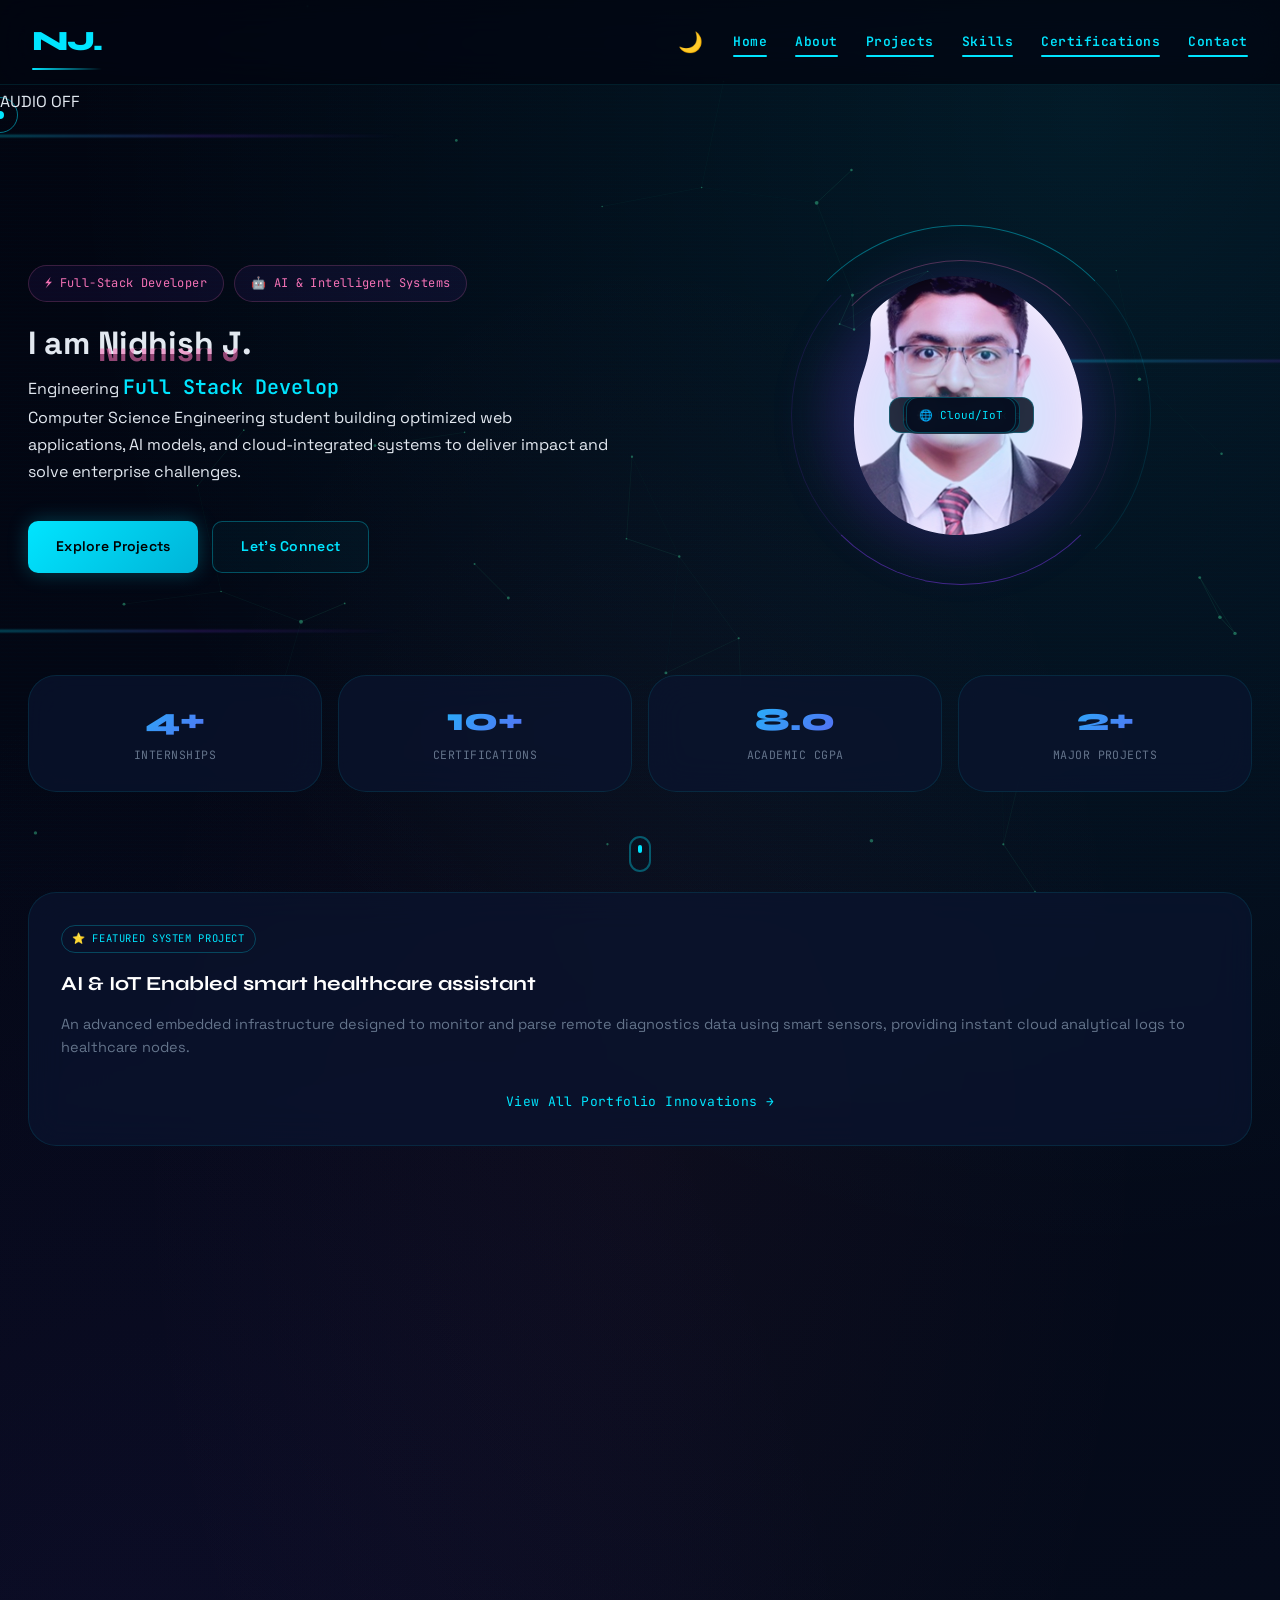
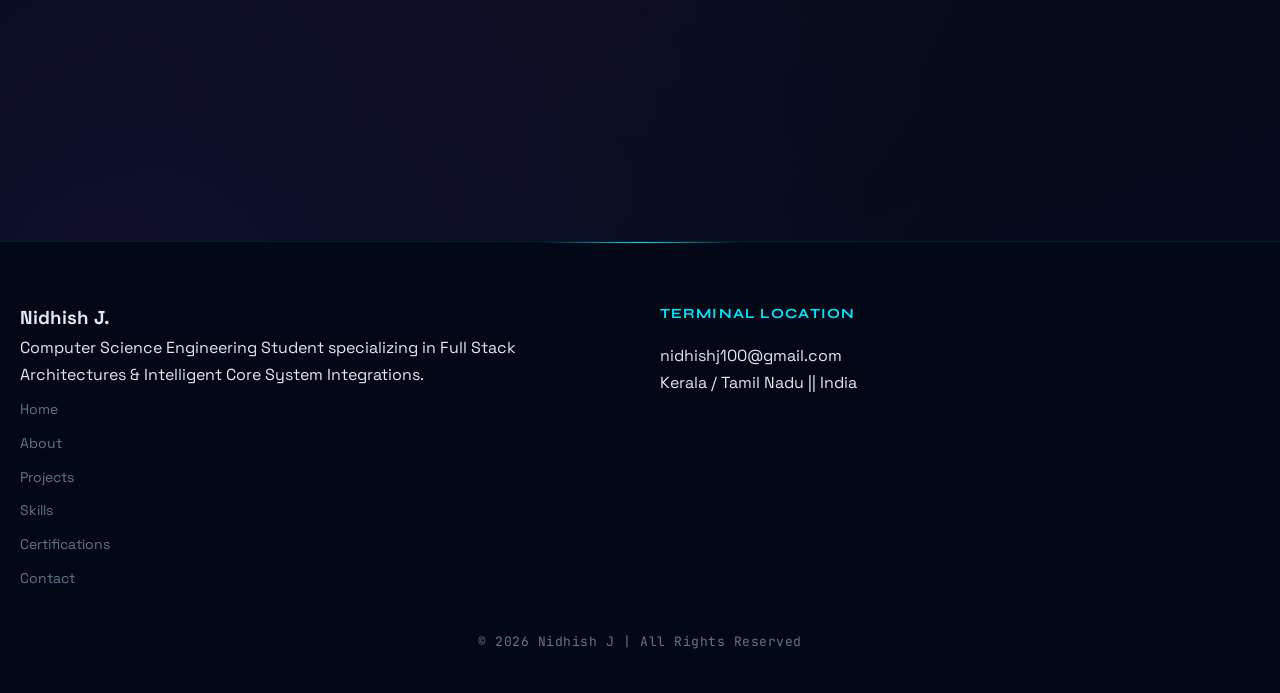
==== commit 1989b4c7: "Update index.html" ====
--- a/index.html
+++ b/index.html
@@ -18,6 +18,9 @@
             pointer-events: none;
             overflow: hidden;
             background: #020510;
+            /* Added safety fade animation fallback directly so home page never displays blank */
+            animation: overlayFade 1.8s ease forwards;
+            animation-delay: 1.5s;
         }
 
         .entry-bubble {
@@ -36,9 +39,9 @@
         }
 
         @keyframes overlayFade {
-            0%   { opacity: 1; }
-            85%  { opacity: 1; }
-            100% { opacity: 0; }
+            0%   { opacity: 1; pointer-events: all; }
+            85%  { opacity: 1; pointer-events: all; }
+            100% { opacity: 0; pointer-events: none; visibility: hidden; }
         }
 
         #bubble-overlay.fading {
@@ -554,303 +557,219 @@
         @keyframes glitch2 {
             0%, 94%, 100% { transform: none; opacity: 0; }
             95%  { transform: translate(3px, 2px); opacity: 1; }
-            96%  { transform: translate(-3px, -2px); opacity: 1; }
+            96%  { transform: translate(-2px, -2px); opacity: 1; }
             97%  { transform: none; opacity: 0; }
         }
 
-        /* ══════════════════════════════════════
-           MOBILE BLOB FIX
-        ══════════════════════════════════════ */
-        @media (max-width: 960px) {
+        /* ============================================
+           RESPONSIVE — LAPTOP / TABLET OVERRIDES
+           ============================================ */
+        @media (max-width: 1024px) {
+            .hero-container {
+                flex-direction: column-reverse;
+                text-align: center;
+                gap: 50px;
+                padding-top: 40px;
+                padding-bottom: 40px;
+            }
+            .hero-left { max-width: 100%; }
+            .hero-title { font-size: 52px; justify-content: center; }
+            .hero-subtitle { font-size: 24px; }
+            .hero-description { margin: 0 auto 30px; }
+            .hero-cta { justify-content: center; }
+            .profile-frame { width: 280px !important; height: 280px !important; }
+            nav { gap: 16px; flex-wrap: wrap; justify-content: center; }
+        }
+
+        /* ============================================
+           RESPONSIVE — MOBILE
+           ============================================ */
+        @media (max-width: 640px) {
+            .hero-title { font-size: 40px; }
+            .hero-subtitle { font-size: 20px; }
+            .typing-container { font-size: 18px; }
             .profile-wrapper { width: 260px; height: 300px; }
-            .blob-frame { width: 220px; height: 220px; }
-            .blob-img-wrap { width: 220px; height: 220px; }
-            .profile-ring-1 { width: 280px; height: 280px; }
-            .profile-ring-2 { width: 250px; height: 250px; }
-            .profile-ring-3 { width: 230px; height: 230px; }
-            .float-badge { display: none; }
-            .orbit-dot { display: none; }
+            .profile-ring-1 { width: 300px; height: 300px; }
+            .profile-ring-2 { width: 270px; height: 270px; }
+            .profile-ring-3 { width: 240px; height: 240px; }
+            .blob-frame, .blob-img-wrap { width: 210px; height: 210px; }
+            .float-badge { display: none !important; }
+            .stat-strip { grid-template-columns: 1fr 1fr; }
+            .cta-title { font-size: 26px; }
         }
     </style>
 </head>
 <body>
 
-    <!-- BUBBLE OVERLAY -->
     <div id="bubble-overlay"></div>
 
-    <!-- MAGNETIC CURSOR -->
+    <div id="progressBar"></div>
+
+    <div class="audio-control" id="audioToggle" title="Toggle Ambient Matrix Soundtrack">
+        <span class="audio-wave"><span></span><span></span><span></span></span>
+        <span class="audio-txt">AUDIO OFF</span>
+    </div>
+
+    <canvas id="particles"></canvas>
+
+    <div class="ambient-orbs">
+        <div class="orb" style="--bg: rgba(0,229,255,0.15); width: 400px; height: 400px; top: 10%; left: -100px; --dx: 80px; --dy: 50px; --t: 22s; --td: 0s;"></div>
+        <div class="orb" style="--bg: rgba(124,58,237,0.12); width: 500px; height: 500px; bottom: -100px; right: -100px; --dx: -100px; --dy: -70px; --t: 28s; --td: -4s;"></div>
+        <div class="orb" style="--bg: rgba(244,114,182,0.08); width: 350px; height: 350px; top: 40%; right: 20%; --dx: 40px; --dy: 90px; --t: 19s; --td: -8s;"></div>
+    </div>
+
     <div id="cursor-dot"></div>
     <div id="cursor-ring"></div>
 
-    <!-- AMBIENT FLOATING ORBS -->
-    <div class="ambient-orbs">
-        <div class="orb" style="width:500px;height:500px;top:-100px;left:-150px;background:radial-gradient(circle,rgba(0,229,255,0.07),transparent 70%);--t:14s;--td:-2s;--dx:60px;--dy:80px;"></div>
-        <div class="orb" style="width:600px;height:600px;top:20%;right:-200px;background:radial-gradient(circle,rgba(124,58,237,0.08),transparent 70%);--t:18s;--td:-7s;--dx:-80px;--dy:60px;"></div>
-        <div class="orb" style="width:400px;height:400px;bottom:-100px;left:30%;background:radial-gradient(circle,rgba(244,114,182,0.06),transparent 70%);--t:12s;--td:-4s;--dx:40px;--dy:-60px;"></div>
-    </div>
-
-    <canvas id="particles"></canvas>
-
     <header class="navbar">
         <div class="nav-container">
-            <h1 class="logo glow">Nidhish <span class="dot">J</span></h1>
-            <nav>
-                <a href="index.html" class="active">Home</a>
-                <a href="about.html">About</a>
-                <a href="projects.html">Projects</a>
-                <a href="skills.html">Skills</a>
-                <a href="certifications.html">Certifications</a>
-                <a href="contact.html">Contact</a>
-            </nav>
-            <button id="themeToggle" class="theme-btn">🌙</button>
+            <h1 class="logo glow">NJ<span class="dot">.</span></h1>
+            <div style="display: flex; align-items: center; gap: 14px;">
+                <button id="themeToggle" class="theme-btn">🌙</button>
+                <nav>
+                    <a href="index.html" class="active">Home</a>
+                    <a href="about.html">About</a>
+                    <a href="projects.html">Projects</a>
+                    <a href="skills.html">Skills</a>
+                    <a href="certifications.html">Certifications</a>
+                    <a href="contact.html">Contact</a>
+                </nav>
+            </div>
         </div>
     </header>
 
-    <main>
-        <section class="hero-section">
-
-            <!-- Aurora background beams -->
-            <div class="aurora">
-                <div class="aurora-beam"></div>
-                <div class="aurora-beam"></div>
-                <div class="aurora-beam"></div>
+    <main class="section" style="overflow: visible;">
+        <div class="aurora">
+            <div class="aurora-beam"></div>
+            <div class="aurora-beam"></div>
+            <div class="aurora-beam"></div>
+        </div>
+
+        <div class="container hero-container">
+            
+            <div class="hero-left">
+                <div class="focus-pills" style="justify-content: flex-start; margin-bottom: 14px;">
+                    <span>⚡ Full-Stack Developer</span>
+                    <span>🤖 AI & Intelligent Systems</span>
+                </div>
+                
+                <h1 class="hero-title">
+                    I am <span class="glitch-name text-gradient" data-text="Nidhish J">Nidhish J</span><span class="dot">.</span>
+                </h1>
+
+                <div class="typing-container">
+                    <span class="typing-text">Engineering </span>
+                    <span class="typing-subtitle"></span>
+                </div>
+
+                <p class="hero-description">
+                    Computer Science Engineering student building optimized web applications, AI models, and cloud-integrated systems to deliver impact and solve enterprise challenges.
+                </p>
+
+                <div class="hero-cta">
+                    <a href="projects.html" class="btn btn-primary magnet-target">Explore Projects</a>
+                    <a href="contact.html" class="btn btn-secondary magnet-target">Let's Connect</a>
+                </div>
             </div>
 
-            <div class="container">
-                <div class="hero-container">
-
-                    <div class="hero-left">
-                        <span class="badge">🚀 Computer Science Engineering Student</span>
-
-                        <h1 class="main-title">
-                            <span class="glitch-name" data-text="Nidhish">Nidhish</span>
-                            <span class="highlight"> J</span>
-                        </h1>
-
-                        <h2 class="typing-subtitle"></h2>
-
-                        <p class="tagline">
-                            Computer Science Engineering student at Dhanalakshmi Srinivasan College
-                            of Engineering, Coimbatore — building across Full Stack Development,
-                            Artificial Intelligence, Cloud Computing, and UI/UX Design through
-                            six internships, two live projects, and a steady habit of shipping.
-                        </p>
-
-                        <div class="hero-cta">
-                            <a href="projects.html" class="btn btn-primary">🚀 View Projects</a>
-                            <a href="https://drive.google.com/file/d/1MDJvNUyQqDSdJSYIswV5mEea7pzrSSZ8/view?usp=sharing" target="_blank" class="btn btn-secondary">📄 Resume</a>
-                            <a href="https://github.com/nidhishj100" target="_blank" class="btn btn-secondary">💻 GitHub</a>
-                            <a href="https://www.linkedin.com/in/nidhishj100" target="_blank" class="btn btn-secondary">🔗 LinkedIn</a>
+            <div class="hero-right">
+                <div class="profile-wrapper">
+                    
+                    <div class="profile-ring-1"></div>
+                    <div class="profile-ring-2"></div>
+                    <div class="profile-ring-3"></div>
+
+                    <div class="orbit-dot" data-label="React.js"></div>
+                    <div class="orbit-dot" data-label="Python / AI"></div>
+                    <div class="orbit-dot" data-label="Node.js"></div>
+
+                    <div class="float-badge">🚀 4+ Internships</div>
+                    <div class="float-badge">💡 10+ Certs</div>
+                    <div class="float-badge">⚙️ Full Stack</div>
+                    <div class="float-badge">🌐 Cloud/IoT</div>
+
+                    <div class="blob-frame">
+                        <div class="blob-glow"></div>
+                        <div class="blob-img-wrap">
+                            <img src="nidhish-profile.jpg" alt="Nidhish J Profile Visual Avatar">
                         </div>
-                    </div>
-
-                    <div class="hero-right">
-                        <!-- SVG blob clip paths -->
-                        <svg width="0" height="0" class="blob-clip">
+
+                        <svg class="blob-clip">
                             <defs>
                                 <clipPath id="blobClip" clipPathUnits="objectBoundingBox">
-                                    <path d="M0.5,0.02 C0.72,0.02 0.96,0.16 0.98,0.38 C1.0,0.6 0.88,0.82 0.68,0.94 C0.48,1.06 0.24,1.0 0.1,0.84 C-0.04,0.68 0.02,0.44 0.1,0.26 C0.18,0.08 0.28,0.02 0.5,0.02Z"/>
+                                    <path d="M0.15,0.35 C0.08,0.55 0.12,0.78 0.3,0.88 C0.48,0.98 0.72,0.92 0.85,0.76 C0.98,0.6 0.95,0.35 0.82,0.18 C0.69,0.01 0.45,-0.05 0.28,0.06 C0.11,0.17 0.22,0.15 0.15,0.35 Z"/>
                                 </clipPath>
                                 <clipPath id="blobClip2" clipPathUnits="objectBoundingBox">
-                                    <path d="M0.5,0.05 C0.68,0.0 0.92,0.12 0.97,0.34 C1.02,0.56 0.9,0.8 0.72,0.92 C0.54,1.04 0.28,1.02 0.12,0.88 C-0.04,0.74 0.0,0.5 0.06,0.3 C0.12,0.1 0.32,0.1 0.5,0.05Z"/>
+                                    <path d="M0.2,0.25 C0.1,0.45 0.05,0.7 0.22,0.85 C0.39,1 0.7,0.95 0.85,0.8 C1,0.65 0.9,0.4 0.78,0.2 C0.66,0 0.4,0.05 0.2,0.25 Z"/>
                                 </clipPath>
                                 <clipPath id="blobClip3" clipPathUnits="objectBoundingBox">
-                                    <path d="M0.52,0.03 C0.74,0.0 0.98,0.18 0.99,0.4 C1.0,0.62 0.84,0.84 0.64,0.95 C0.44,1.06 0.2,0.98 0.08,0.8 C-0.04,0.62 0.04,0.38 0.12,0.2 C0.2,0.02 0.3,0.06 0.52,0.03Z"/>
+                                    <path d="M0.25,0.15 C0.12,0.3 0.18,0.6 0.32,0.78 C0.46,0.96 0.75,0.98 0.88,0.82 C1,0.66 0.92,0.35 0.79,0.18 C0.66,0.01 0.38,0 0.25,0.15 Z"/>
                                 </clipPath>
                                 <clipPath id="blobClip4" clipPathUnits="objectBoundingBox">
-                                    <path d="M0.48,0.04 C0.7,0.02 0.95,0.2 0.97,0.42 C0.99,0.64 0.86,0.86 0.66,0.96 C0.46,1.06 0.22,0.96 0.08,0.78 C-0.06,0.6 0.02,0.36 0.1,0.18 C0.18,0.0 0.26,0.06 0.48,0.04Z"/>
+                                    <path d="M0.18,0.4 C0.15,0.6 0.25,0.8 0.42,0.88 C0.59,0.96 0.8,0.85 0.88,0.68 C0.96,0.51 0.88,0.28 0.75,0.15 C0.62,0.02 0.38,0.02 0.25,0.12 C0.12,0.22 0.21,0.2 0.18,0.4 Z"/>
                                 </clipPath>
                             </defs>
                         </svg>
-
-                        <div class="profile-wrapper">
-                            <!-- Rotating rings -->
-                            <div class="profile-ring-1"></div>
-                            <div class="profile-ring-2"></div>
-                            <div class="profile-ring-3"></div>
-
-                            <!-- Orbiting mini dots with labels -->
-                            <div class="orbit-dot" data-label="AI"></div>
-                            <div class="orbit-dot" data-label="IoT"></div>
-                            <div class="orbit-dot" data-label="Cloud"></div>
-
-                            <!-- Blob image -->
-                            <div class="blob-frame">
-                                <div class="blob-glow"></div>
-                                <div class="blob-img-wrap">
-                                    <img src="nidhish-profile.jpg" alt="Nidhish J">
-                                </div>
-                            </div>
-
-                            <!-- Floating tech badges -->
-                            <div class="float-badge">⚡ Full Stack</div>
-                            <div class="float-badge">🤖 ML/AI</div>
-                            <div class="float-badge">📡 IoT</div>
-                            <div class="float-badge">☁️ Cloud</div>
-                        </div>
                     </div>
 
                 </div>
-
-                <!-- Quick stats -->
-                <div class="stat-strip">
-                    <div class="pro-card stat-box tilt-card">
-                        <div class="stat-num">7.6</div>
-                        <div class="stat-label">CGPA</div>
-                    </div>
-                    <div class="pro-card stat-box tilt-card">
-                        <div class="stat-num">6</div>
-                        <div class="stat-label">Internships</div>
-                    </div>
-                    <div class="pro-card stat-box tilt-card">
-                        <div class="stat-num">25+</div>
-                        <div class="stat-label">Certifications</div>
-                    </div>
-                    <div class="pro-card stat-box tilt-card">
-                        <div class="stat-num">2</div>
-                        <div class="stat-label">Live Projects</div>
-                    </div>
-                    <div class="pro-card stat-box tilt-card">
-                        <div class="stat-num">2028</div>
-                        <div class="stat-label">Graduation</div>
-                    </div>
-                </div>
             </div>
 
-            <div class="scroll-cue"><span></span></div>
-        </section>
-
-        <!-- REST OF THE SECTIONS UNCHANGED -->
-        <section class="section">
-            <div class="container">
-                <h2 class="section-title"><span class="number">01.</span> Core Domains</h2>
-                <p class="section-subtitle">The four areas I keep coming back to — across coursework, internships, and side builds.</p>
-                <div class="grid grid-3">
-                    <div class="pro-card tilt-card functional">
-                        <div class="card-icon">🧠</div>
-                        <h3>AI & Machine Learning</h3>
-                        <p>Exploring intelligent systems and ML fundamentals, from predictive models to AI-assisted automation.</p>
-                    </div>
-                    <div class="pro-card tilt-card functional">
-                        <div class="card-icon">🌐</div>
-                        <h3>IoT & Edge Computing</h3>
-                        <p>Designing sensor networks, microcontroller pipelines, and live cloud-connected monitoring dashboards.</p>
-                    </div>
-                    <div class="pro-card tilt-card functional">
-                        <div class="card-icon">💻</div>
-                        <h3>Full Stack Development</h3>
-                        <p>Building end-to-end web platforms with HTML, CSS, JavaScript, Java, and Python — UI through to backend logic.</p>
-                    </div>
-                </div>
-                <br><br>
-                <div class="focus-pills">
-                    <span>🎯 Currently learning: Full Stack Development</span>
-                    <span>☁️ Cloud Technologies</span>
-                    <span>🤖 AI Applications</span>
+        </div>
+
+        <div class="container" style="position: relative; z-index: 5;">
+            <div class="stat-strip">
+                <div class="stat-box pro-card tilt-card">
+                    <div class="stat-num">4+</div>
+                    <div class="stat-label">INTERNSHIPS</div>
+                </div>
+                <div class="stat-box pro-card tilt-card">
+                    <div class="stat-num">10+</div>
+                    <div class="stat-label">CERTIFICATIONS</div>
+                </div>
+                <div class="stat-box pro-card tilt-card">
+                    <div class="stat-num">8.0</div>
+                    <div class="stat-label">ACADEMIC CGPA</div>
+                </div>
+                <div class="stat-box pro-card tilt-card">
+                    <div class="stat-num">2+</div>
+                    <div class="stat-label">MAJOR PROJECTS</div>
                 </div>
             </div>
-        </section>
-
-        <section class="section">
-            <div class="container">
-                <h2 class="section-title"><span class="number">02.</span> Featured Projects</h2>
-                <p class="section-subtitle">Academic and industry-backed builds solving real healthcare and environmental problems.</p>
-                <div class="grid">
-                    <div class="pro-card featured-project tilt-card">
-                        <div class="project-top">
-                            <div class="card-icon" style="margin-bottom:0;">💊</div>
-                            <span class="project-status">Completed</span>
-                        </div>
-                        <h3>SafeRx Prescription Verifier</h3>
-                        <p>An IBM-supported healthcare project that validates and verifies medical prescriptions to reduce errors, improve patient safety, and streamline clinical workflows.</p>
-                        <div class="tech-tags">
-                            <span>IBM</span><span>Healthcare</span><span>Web Application</span><span>AI</span>
-                        </div>
-                    </div>
-                    <div class="pro-card featured-project tilt-card">
-                        <div class="project-top">
-                            <div class="card-icon" style="margin-bottom:0;">🌳</div>
-                            <span class="project-status">Completed</span>
-                        </div>
-                        <h3>Deforestation Detection Website</h3>
-                        <p>A web-based environmental monitoring platform that identifies and tracks deforestation activity, built to raise awareness through accessible, data-driven visuals.</p>
-                        <div class="tech-tags">
-                            <span>HTML</span><span>CSS</span><span>JavaScript</span><span>Environmental Monitoring</span>
-                        </div>
-                    </div>
-                </div>
-                <a href="projects.html" class="view-all-link">View all projects →</a>
+        </div>
+
+        <div class="container" style="margin-top: 100px; position: relative; z-index: 5;">
+            <div class="featured-project pro-card reveal">
+                <div class="project-top">
+                    <div class="project-status">⭐ FEATURED SYSTEM PROJECT</div>
+                </div>
+                <h3 class="text-gradient">AI & IoT Enabled smart healthcare assistant</h3>
+                <p style="color: var(--muted); margin-top: 8px; line-height: 1.6;">
+                    An advanced embedded infrastructure designed to monitor and parse remote diagnostics data using smart sensors, providing instant cloud analytical logs to healthcare nodes.
+                </p>
+                <a href="projects.html" class="view-all-link">View All Portfolio Innovations &rarr;</a>
             </div>
-        </section>
-
-        <section class="section">
-            <div class="container">
-                <h2 class="section-title"><span class="number">03.</span> Professional Experience</h2>
-                <p class="section-subtitle">Six internships across full stack, AI, IoT, design, and data — each one teaching a different slice of the stack.</p>
-                <div class="grid">
-                    <div class="pro-card tilt-card">
-                        <div class="card-icon">🗄️</div>
-                        <h3>Project Data Management Intern</h3>
-                        <p>IGEN • 1 Year<br>Streamlined structured and unstructured dataset processing to support database integrity and rapid asset retrieval.</p>
-                    </div>
-                    <div class="pro-card tilt-card">
-                        <div class="card-icon">🎨</div>
-                        <h3>UI/UX Design Intern</h3>
-                        <p>Shrishti Campus Technopark • 15 Days<br>Engineered mid-to-high fidelity wireframes and interactive mobile prototypes using Figma.</p>
-                    </div>
-                    <div class="pro-card tilt-card">
-                        <div class="card-icon">🤖</div>
-                        <h3>AI & Robotics Intern</h3>
-                        <p>Robomatic, Coimbatore<br>Integrated ML algorithms with autonomous robotic hardware for automation and obstacle-evasion mapping.</p>
-                    </div>
-                    <div class="pro-card tilt-card">
-                        <div class="card-icon">📡</div>
-                        <h3>IoT Intern</h3>
-                        <p>Industrial Training Program<br>Built IoT automation systems across microcontroller architectures, sensor networks, and live cloud dashboards.</p>
-                    </div>
+        </div>
+
+        <div class="container" style="margin-top: 100px; padding-bottom: 60px; position: relative; z-index: 5;">
+            <div class="cta-banner reveal">
+                <h2 class="cta-title">Let's engineering the future together</h2>
+                <p class="cta-sub">Seeking innovative core opportunities, developer frameworks engagement, and intelligent software deployments.</p>
+                <div class="cta-buttons">
+                    <a href="contact.html" class="btn btn-primary magnet-target">Get In Touch</a>
+                    <a href="about.html" class="btn btn-secondary magnet-target">About My Journey</a>
                 </div>
             </div>
-        </section>
-
-        <section class="section">
-            <div class="container">
-                <h2 class="section-title"><span class="number">04.</span> Achievements</h2>
-                <p class="section-subtitle">Recognition earned through competitions, conferences, and community work.</p>
-                <div class="grid">
-                    <div class="pro-card tilt-card"><div class="card-icon">🏆</div><h3>First Prize</h3><p>Paper Presentation</p></div>
-                    <div class="pro-card tilt-card"><div class="card-icon">🏆</div><h3>First Prize</h3><p>Poster Presentation</p></div>
-                    <div class="pro-card tilt-card"><div class="card-icon">🌍</div><h3>International Conference</h3><p>Participant</p></div>
-                    <div class="pro-card tilt-card"><div class="card-icon">🎓</div><h3>National Conference</h3><p>Participant</p></div>
-                    <div class="pro-card tilt-card"><div class="card-icon">⚡</div><h3>Hackathons</h3><p>2 Participations</p></div>
-                    <div class="pro-card tilt-card"><div class="card-icon">☁️</div><h3>NPTEL</h3><p>Cloud Computing Certified</p></div>
-                    <div class="pro-card tilt-card"><div class="card-icon">🧭</div><h3>Rajyapuraskar Award</h3><p>Governor Scouts & Guides</p></div>
-                    <div class="pro-card tilt-card"><div class="card-icon">🤝</div><h3>IGEN</h3><p>Volunteer & Donor Member</p></div>
-                </div>
-            </div>
-        </section>
-
-        <section class="section" style="padding-top:0;">
-            <div class="container">
-                <div class="cta-banner">
-                    <h2 class="cta-title">Let's build something together</h2>
-                    <p class="cta-sub">Open to internships, collaborations, and full stack / AI projects. Reach out — I reply fast.</p>
-                    <div class="cta-buttons">
-                        <a href="contact.html" class="btn btn-primary">✉️ Get In Touch</a>
-                        <a href="https://github.com/nidhishj100" target="_blank" class="btn btn-secondary">💻 GitHub</a>
-                    </div>
-                </div>
-            </div>
-        </section>
+        </div>
+
+        <div class="scroll-cue"><span></span></div>
     </main>
 
     <footer class="footer">
         <div class="footer-container">
             <div class="footer-left">
-                <h2>Nidhish J<span class="dot">.</span></h2>
-                <p>Computer Science Engineering Student | Full Stack Developer | AI Enthusiast</p>
-            </div>
-            <div class="footer-center">
-                <h4>Navigation</h4>
+                <h3>Nidhish J<span class="dot">.</span></h3>
+                <p>Computer Science Engineering Student specializing in Full Stack Architectures & Intelligent Core System Integrations.</p>
                 <div class="footer-links">
                     <a href="index.html">Home</a>
                     <a href="about.html">About</a>
@@ -861,9 +780,9 @@
                 </div>
             </div>
             <div class="footer-right">
-                <h4>Terminal</h4>
+                <h4>Terminal Location</h4>
                 <p>nidhishj100@gmail.com</p>
-                <p>Kerala , Tamil Nadu || India</p>
+                <p>Kerala / Tamil Nadu || India</p>
             </div>
         </div>
         <div class="footer-bottom">
@@ -873,138 +792,92 @@
 
     <script src="js/script.js"></script>
     <script>
-    // ═══════════════════════════════════════════
-    // BUBBLE POP PAGE ENTRANCE
-    // ═══════════════════════════════════════════
-    (function() {
-        const overlay = document.getElementById('bubble-overlay');
-        const colors = [
-            'rgba(0,229,255,0.6)', 'rgba(124,58,237,0.5)',
-            'rgba(244,114,182,0.4)', 'rgba(0,180,255,0.5)',
-            'rgba(160,80,255,0.4)', 'rgba(0,229,255,0.3)'
-        ];
-        const bubbleCount = 22;
-
-        for (let i = 0; i < bubbleCount; i++) {
-            const b = document.createElement('div');
-            b.className = 'entry-bubble';
-            const size = 40 + Math.random() * 160;
-            const color = colors[Math.floor(Math.random() * colors.length)];
-            const delay = Math.random() * 0.5;
-            const dur = 1.0 + Math.random() * 0.6;
-            b.style.cssText = `
-                width:${size}px; height:${size}px;
-                left:${Math.random() * 100}%;
-                background: radial-gradient(circle at 35% 35%, rgba(255,255,255,0.3), ${color});
-                border: 1px solid rgba(255,255,255,0.2);
-                box-shadow: inset 0 0 20px rgba(255,255,255,0.1), 0 0 20px ${color};
-                --delay:${delay}s; --dur:${dur}s;
-            `;
-            overlay.appendChild(b);
-        }
-
-        setTimeout(() => {
-            overlay.classList.add('fading');
-            setTimeout(() => { overlay.style.display = 'none'; }, 2000);
-        }, 800);
-    })();
-
-    // ═══════════════════════════════════════════
-    // MAGNETIC CURSOR
-    // ═══════════════════════════════════════════
-    const dot  = document.getElementById('cursor-dot');
-    const ring = document.getElementById('cursor-ring');
-    let mx = 0, my = 0, rx = 0, ry = 0;
-
-    document.addEventListener('mousemove', e => {
-        mx = e.clientX; my = e.clientY;
-        dot.style.left = mx + 'px';
-        dot.style.top  = my + 'px';
-    });
-
-    // Smooth ring follow
-    (function animRing() {
-        rx += (mx - rx) * 0.12;
-        ry += (my - ry) * 0.12;
-        ring.style.left = rx + 'px';
-        ring.style.top  = ry + 'px';
-        requestAnimationFrame(animRing);
-    })();
-
-    // Ring grows on hover over interactive elements
-    document.querySelectorAll('a, button, .pro-card').forEach(el => {
-        el.addEventListener('mouseenter', () => {
-            ring.style.width = '60px'; ring.style.height = '60px';
-            ring.style.borderColor = 'rgba(244,114,182,0.7)';
+        // ═══════════════════════════════════════
+        // LOCAL OVERLAY POP ANIMATION DISMISSAL
+        // ═══════════════════════════════════════
+        document.addEventListener('DOMContentLoaded', () => {
+            const overlay = document.getElementById('bubble-overlay');
+            if (overlay) {
+                // Generate entrance bubbles dynamically
+                for (let i = 0; i < 12; i++) {
+                    const b = document.createElement('div');
+                    b.className = 'entry-bubble';
+                    const size = Math.random() * 80 + 40;
+                    b.style.width = `${size}px`;
+                    b.style.height = `${size}px`;
+                    b.style.left = `${Math.random() * 100}%`;
+                    b.style.background = i % 2 === 0 ? '#00e5ff' : '#7c3aed';
+                    b.style.setProperty('--dur', `${Math.random() * 0.8 + 0.8}s`);
+                    b.style.setProperty('--delay', `${Math.random() * 0.4}s`);
+                    overlay.appendChild(b);
+                }
+                
+                // Add fade trigger class safely
+                setTimeout(() => {
+                    overlay.classList.add('fading');
+                    setTimeout(() => {
+                        overlay.style.display = 'none';
+                    }, 1600);
+                }, 500);
+            }
         });
-        el.addEventListener('mouseleave', () => {
-            ring.style.width = '36px'; ring.style.height = '36px';
-            ring.style.borderColor = 'rgba(0,229,255,0.5)';
+
+        // ═══════════════════════════════════════
+        // CARD INTERACTIVE 3D TILT EFFECT 
+        // ═══════════════════════════════════════
+        document.querySelectorAll('.tilt-card').forEach(card => {
+            card.addEventListener('mousemove', (e) => {
+                const rect = card.getBoundingClientRect();
+                const x = e.clientX - rect.left;
+                const y = e.clientY - rect.top;
+                const xc = rect.width / 2;
+                const yc = rect.height / 2;
+                const rotateY = (xs - xc) / 10;
+                const rotateX = -(y - yc) / 10;
+                card.style.transform = `perspective(600px) rotateY(${rotateY}deg) rotateX(${rotateX}deg) scale(1.03)`;
+            });
+            card.addEventListener('mouseleave', () => {
+                card.style.transform = 'perspective(600px) rotateY(0) rotateX(0) scale(1)';
+            });
         });
-    });
-
-    // ═══════════════════════════════════════════
-    // SPARKLE TRAIL ON MOUSE MOVE
-    // ═══════════════════════════════════════════
-    let sparkleCount = 0;
-    document.addEventListener('mousemove', e => {
-        if (sparkleCount++ % 4 !== 0) return; // every 4th move
-        const s = document.createElement('div');
-        s.className = 'sparkle';
-        const size = 4 + Math.random() * 6;
-        const colors = ['#00e5ff','#7c3aed','#f472b6'];
-        s.style.cssText = `
-            left:${e.clientX}px; top:${e.clientY}px;
-            width:${size}px; height:${size}px;
-            background:${colors[Math.floor(Math.random()*colors.length)]};
-        `;
-        document.body.appendChild(s);
-        setTimeout(() => s.remove(), 1200);
-    });
-
-    // ═══════════════════════════════════════════
-    // 3D TILT ON CARDS
-    // ═══════════════════════════════════════════
-    document.querySelectorAll('.tilt-card').forEach(card => {
-        card.addEventListener('mousemove', e => {
-            const rect = card.getBoundingClientRect();
-            const cx = rect.left + rect.width / 2;
-            const cy = rect.top + rect.height / 2;
-            const dx = (e.clientX - cx) / (rect.width / 2);
-            const dy = (e.clientY - cy) / (rect.height / 2);
-            card.style.transform = `perspective(600px) rotateY(${dx * 8}deg) rotateX(${-dy * 8}deg) scale(1.03)`;
+
+        // ═══════════════════════════════════════
+        // INTEGRATED TYPING FRAMEWORK ENGINE
+        // ═══════════════════════════════════════
+        const typingElement = document.querySelector('.typing-subtitle');
+        if (typingElement) {
+            const roles = ["Full Stack Developer", "AI Enthusiast", "UI/UX Designer", "Cloud Computing Learner", "IoT Developer"];
+            let roleIndex = 0, charIndex = 0, isDeleting = false;
+            function typeEffect() {
+                const current = roles[roleIndex];
+                typingElement.textContent = current.substring(0, isDeleting ? charIndex - 1 : charIndex + 1);
+                isDeleting ? charIndex-- : charIndex++;
+                let speed = isDeleting ? 50 : 100;
+                if (!isDeleting && charIndex === current.length) { speed = 1800; isDeleting = true; }
+                else if (isDeleting && charIndex === 0) { isDeleting = false; roleIndex = (roleIndex + 1) % roles.length; speed = 500; }
+                setTimeout(typeEffect, speed);
+            }
+            setTimeout(typeEffect, 1500);
+        }
+
+        // ═══════════════════════════════════════
+        // CLICK MOUSE GENERATOR SPARKLE EMITTER
+        // ═══════════════════════════════════════
+        window.addEventListener('click', (e) => {
+            for (let i = 0; i < 8; i++) {
+                const sparkle = document.createElement('div');
+                sparkle.className = 'sparkle';
+                const size = Math.random() * 6 + 2;
+                sparkle.style.width = `${size}px`;
+                sparkle.style.height = `${size}px`;
+                sparkle.style.left = `${e.clientX}px`;
+                sparkle.style.top = `${e.clientY}px`;
+                sparkle.style.background = Math.random() > 0.5 ? '#00e5ff' : '#7c3aed';
+                sparkle.style.transform = `translate(${(Math.random() - 0.5) * 60}px, ${(Math.random() - 0.5) * 60}px)`;
+                document.body.appendChild(sparkle);
+                setTimeout(() => sparkle.remove(), 1200);
+            }
         });
-        card.addEventListener('mouseleave', () => {
-            card.style.transform = 'perspective(600px) rotateY(0) rotateX(0) scale(1)';
-        });
-    });
-
-    // ═══════════════════════════════════════════
-    // TYPING EFFECT (same as original)
-    // ═══════════════════════════════════════════
-    const typingElement = document.querySelector('.typing-subtitle');
-    if (typingElement) {
-        const roles = ["Full Stack Developer","AI Enthusiast","UI/UX Designer","Cloud Computing Learner","IoT Developer"];
-        let roleIndex = 0, charIndex = 0, isDeleting = false;
-        function typeEffect() {
-            const current = roles[roleIndex];
-            typingElement.textContent = current.substring(0, isDeleting ? charIndex - 1 : charIndex + 1);
-            isDeleting ? charIndex-- : charIndex++;
-            let speed = isDeleting ? 50 : 100;
-            if (!isDeleting && charIndex === current.length) { speed = 1800; isDeleting = true; }
-            else if (isDeleting && charIndex === 0) { isDeleting = false; roleIndex = (roleIndex + 1) % roles.length; speed = 500; }
-            setTimeout(typeEffect, speed);
-        }
-        setTimeout(typeEffect, 1500);
-    }
-
-    // ═══════════════════════════════════════════
-    // HIDE CURSOR ON MOBILE
-    // ═══════════════════════════════════════════
-    if ('ontouchstart' in window) {
-        dot.style.display = 'none';
-        ring.style.display = 'none';
-    }
     </script>
 </body>
 </html>
--- a/css/style.css
+++ b/css/style.css
@@ -905,3 +905,77 @@
     transition-duration: 0.01ms !important;
   }
 }
+/* ============================================
+   EXTRA MOBILE IMPROVEMENTS
+   ============================================ */
+
+/* Prevent images from overflowing */
+img {
+  max-width: 100%;
+  height: auto;
+}
+
+/* Better mobile buttons */
+@media (max-width: 640px) {
+  .btn,
+  .btn-primary,
+  .btn-secondary {
+    width: 100%;
+    justify-content: center;
+  }
+
+  .hero-cta {
+    flex-direction: column;
+    width: 100%;
+  }
+}
+
+/* Better touch spacing */
+@media (max-width: 640px) {
+  nav a {
+    padding: 8px;
+  }
+}
+
+/* Prevent long text overflow */
+h1, h2, h3, p {
+  word-wrap: break-word;
+  overflow-wrap: break-word;
+}
+
+/* Smooth section reveal */
+.reveal {
+  opacity: 0;
+  transform: translateY(40px);
+  transition: all 0.8s ease;
+}
+
+.reveal.active {
+  opacity: 1;
+  transform: translateY(0);
+}
+
+/* Glass effect for cards */
+.pro-card,
+.project-card,
+.contact-card,
+.mentor-card {
+  backdrop-filter: blur(18px);
+}
+
+/* Hover glow for project cards */
+.project-card:hover {
+  box-shadow:
+    0 0 20px rgba(0,229,255,.2),
+    0 0 60px rgba(124,58,237,.15);
+}
+
+/* Floating animation */
+.float {
+  animation: floatEffect 4s ease-in-out infinite;
+}
+
+@keyframes floatEffect {
+  0%,100% {transform: translateY(0);}
+  50% {transform: translateY(-12px);}
+}
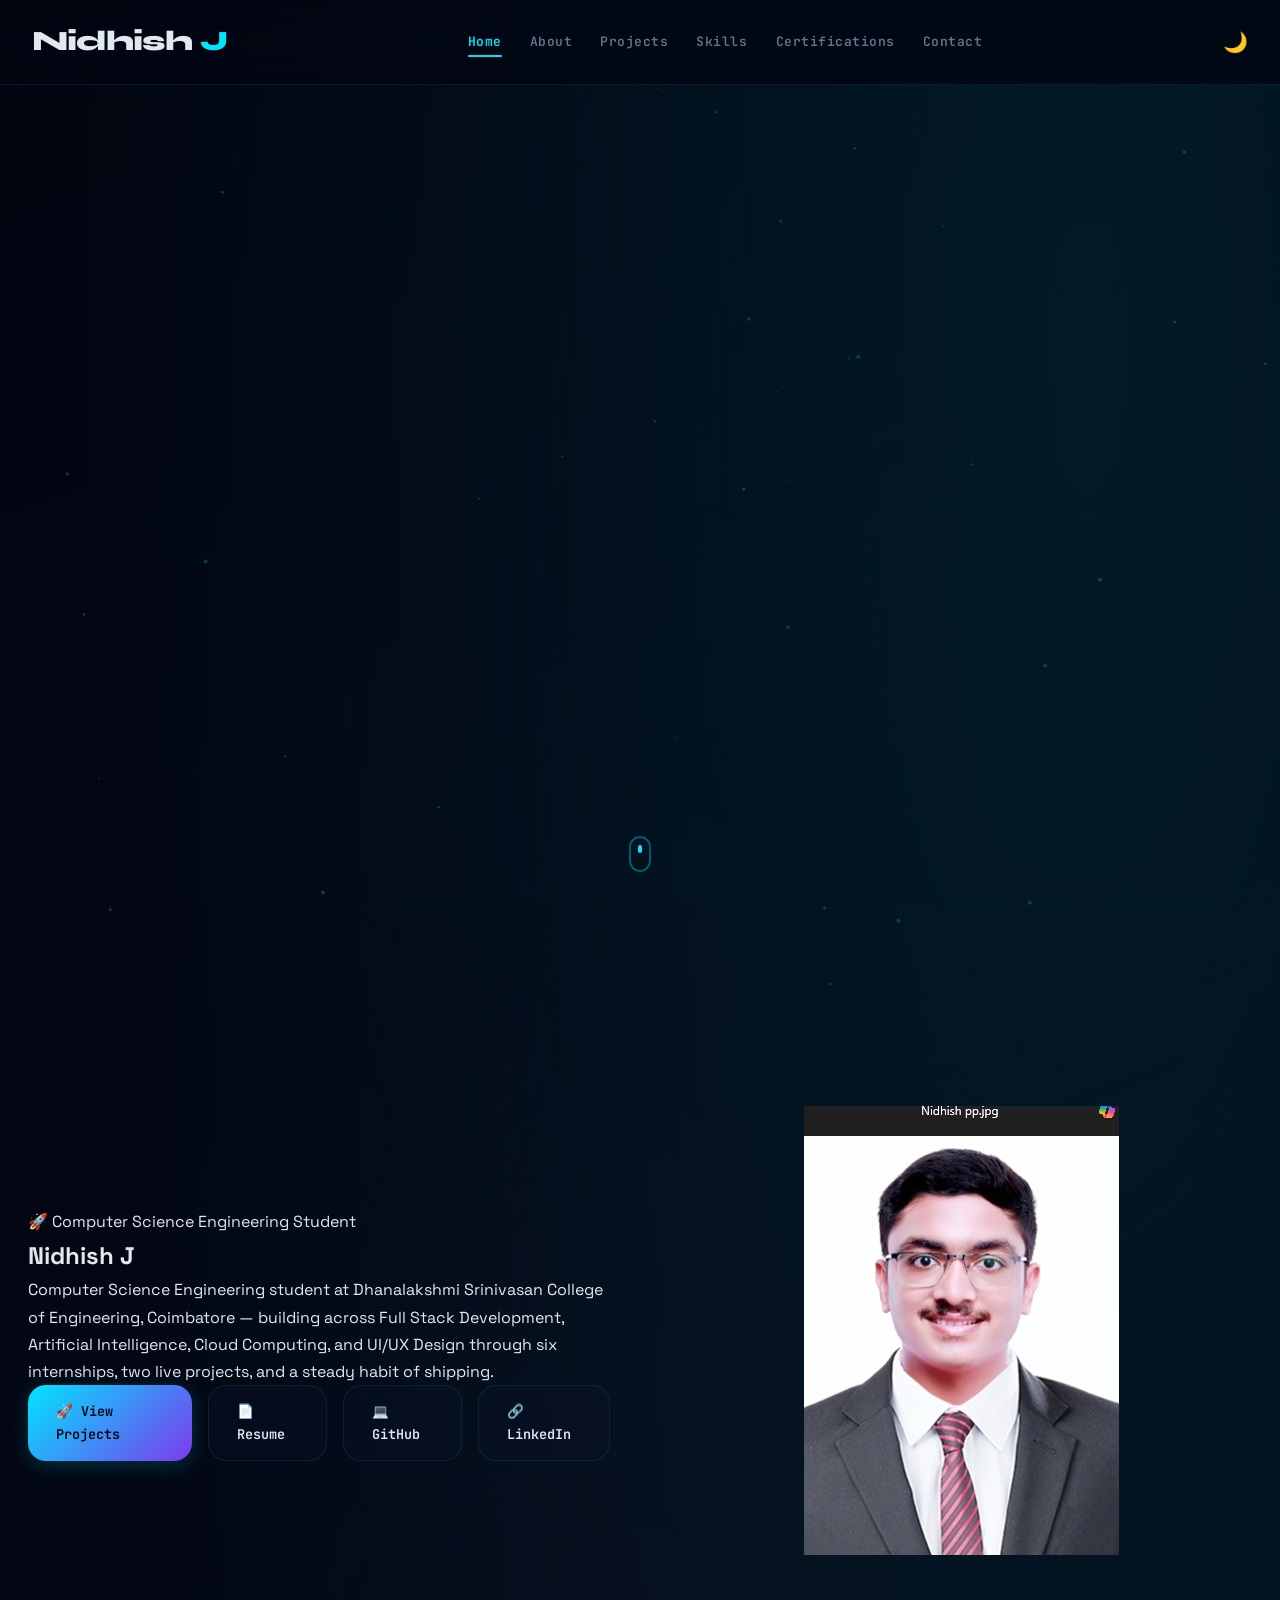
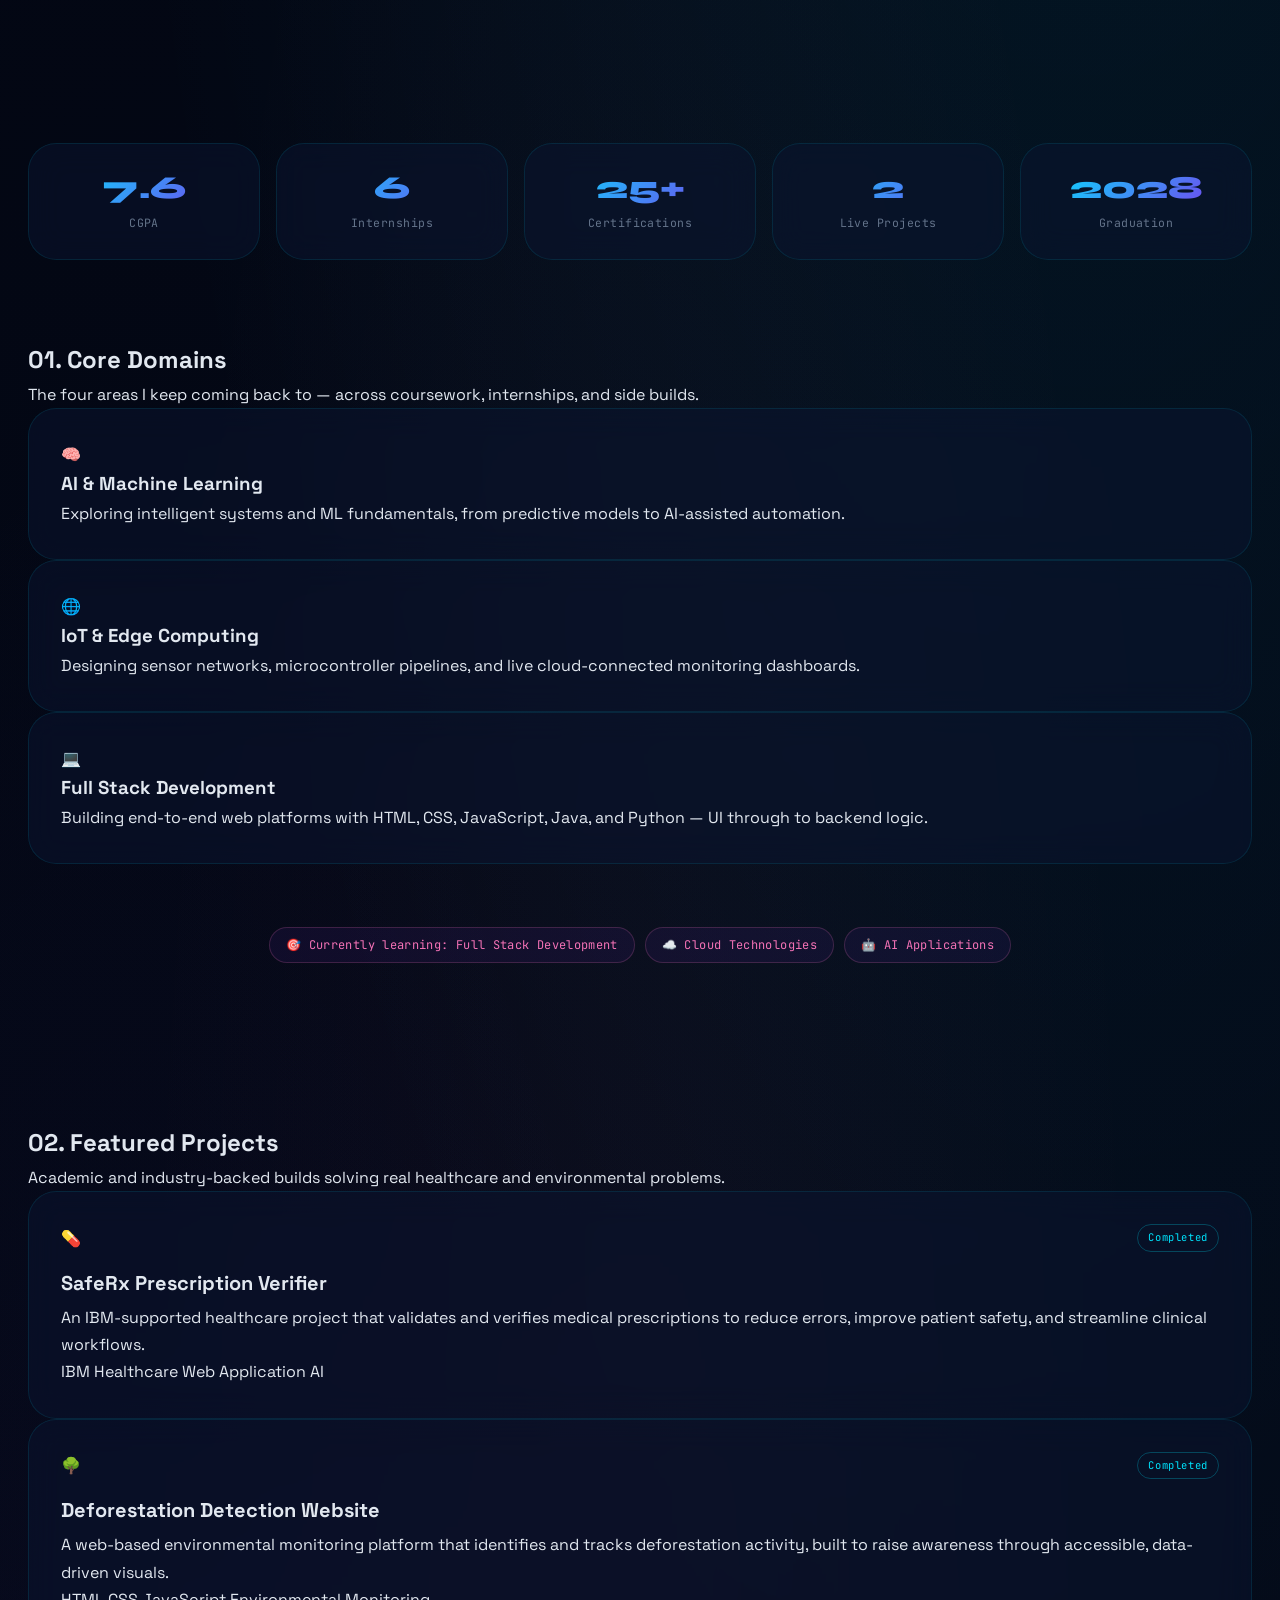
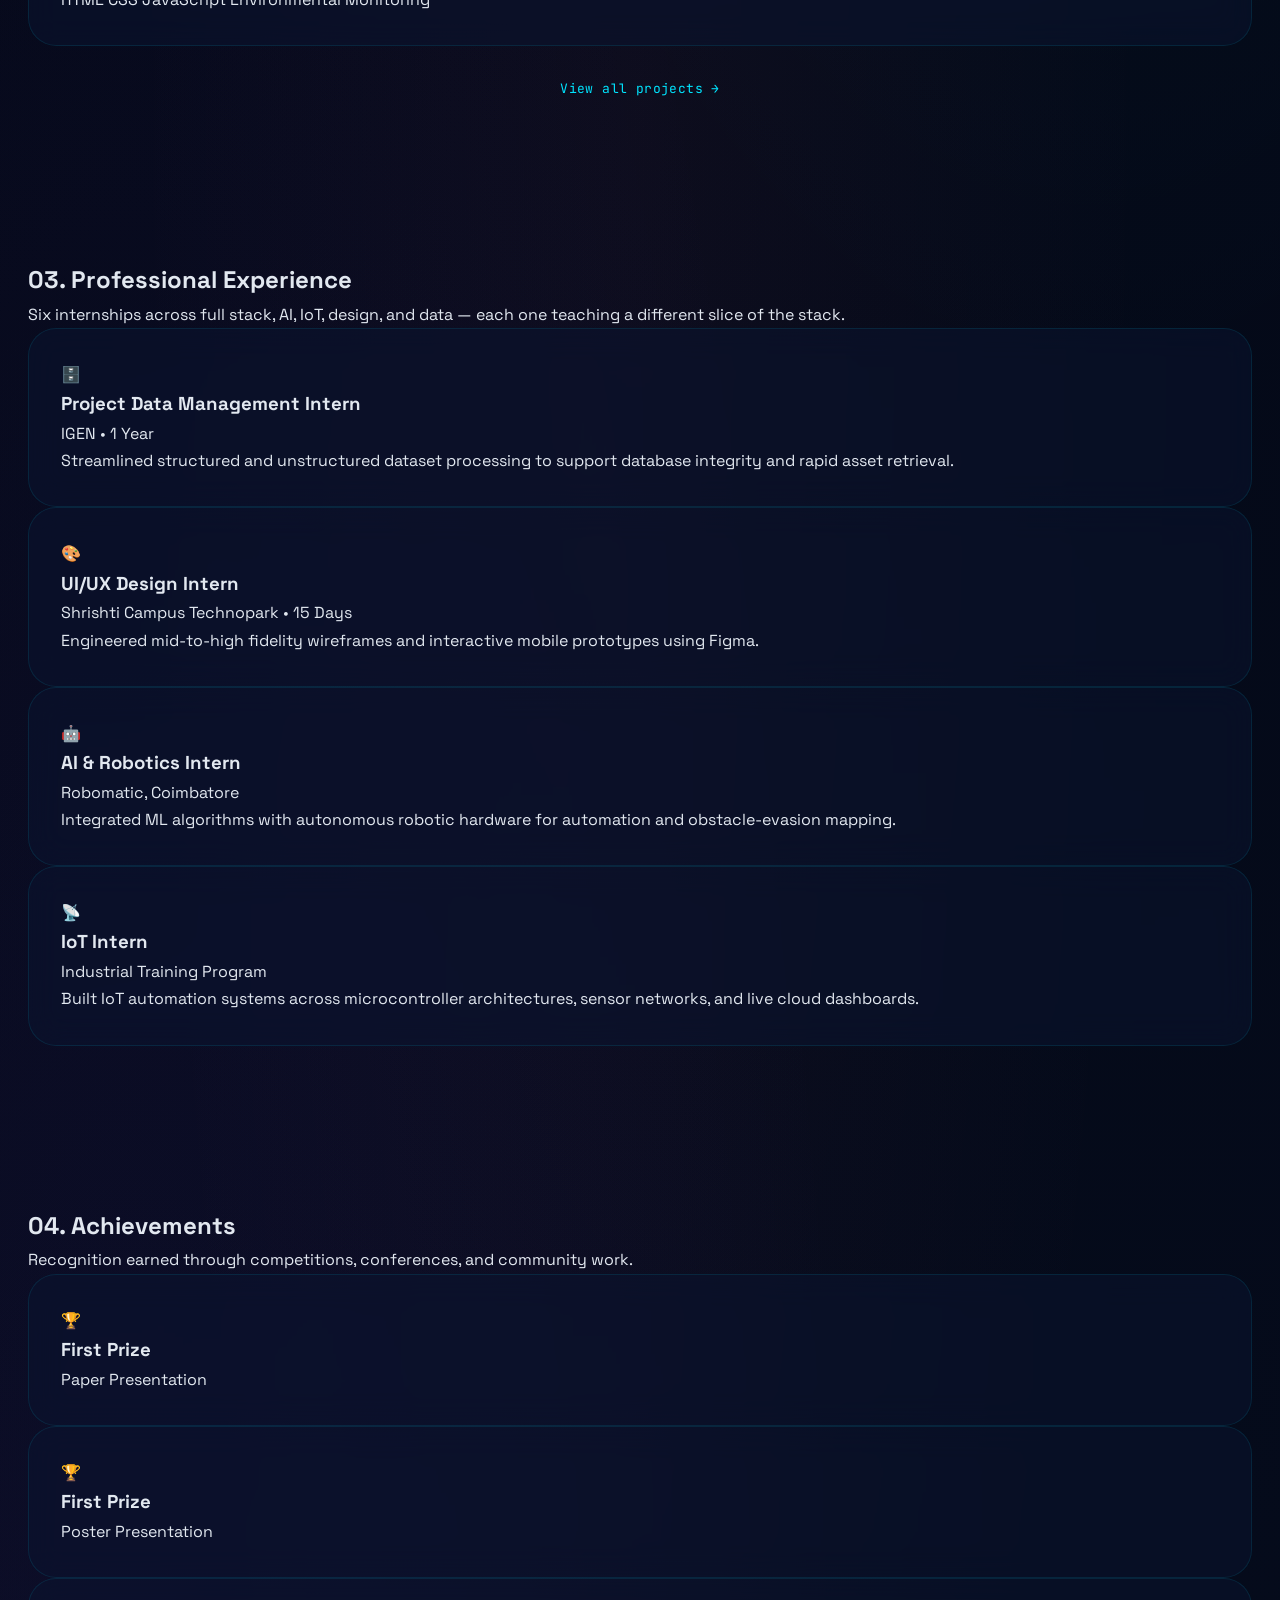
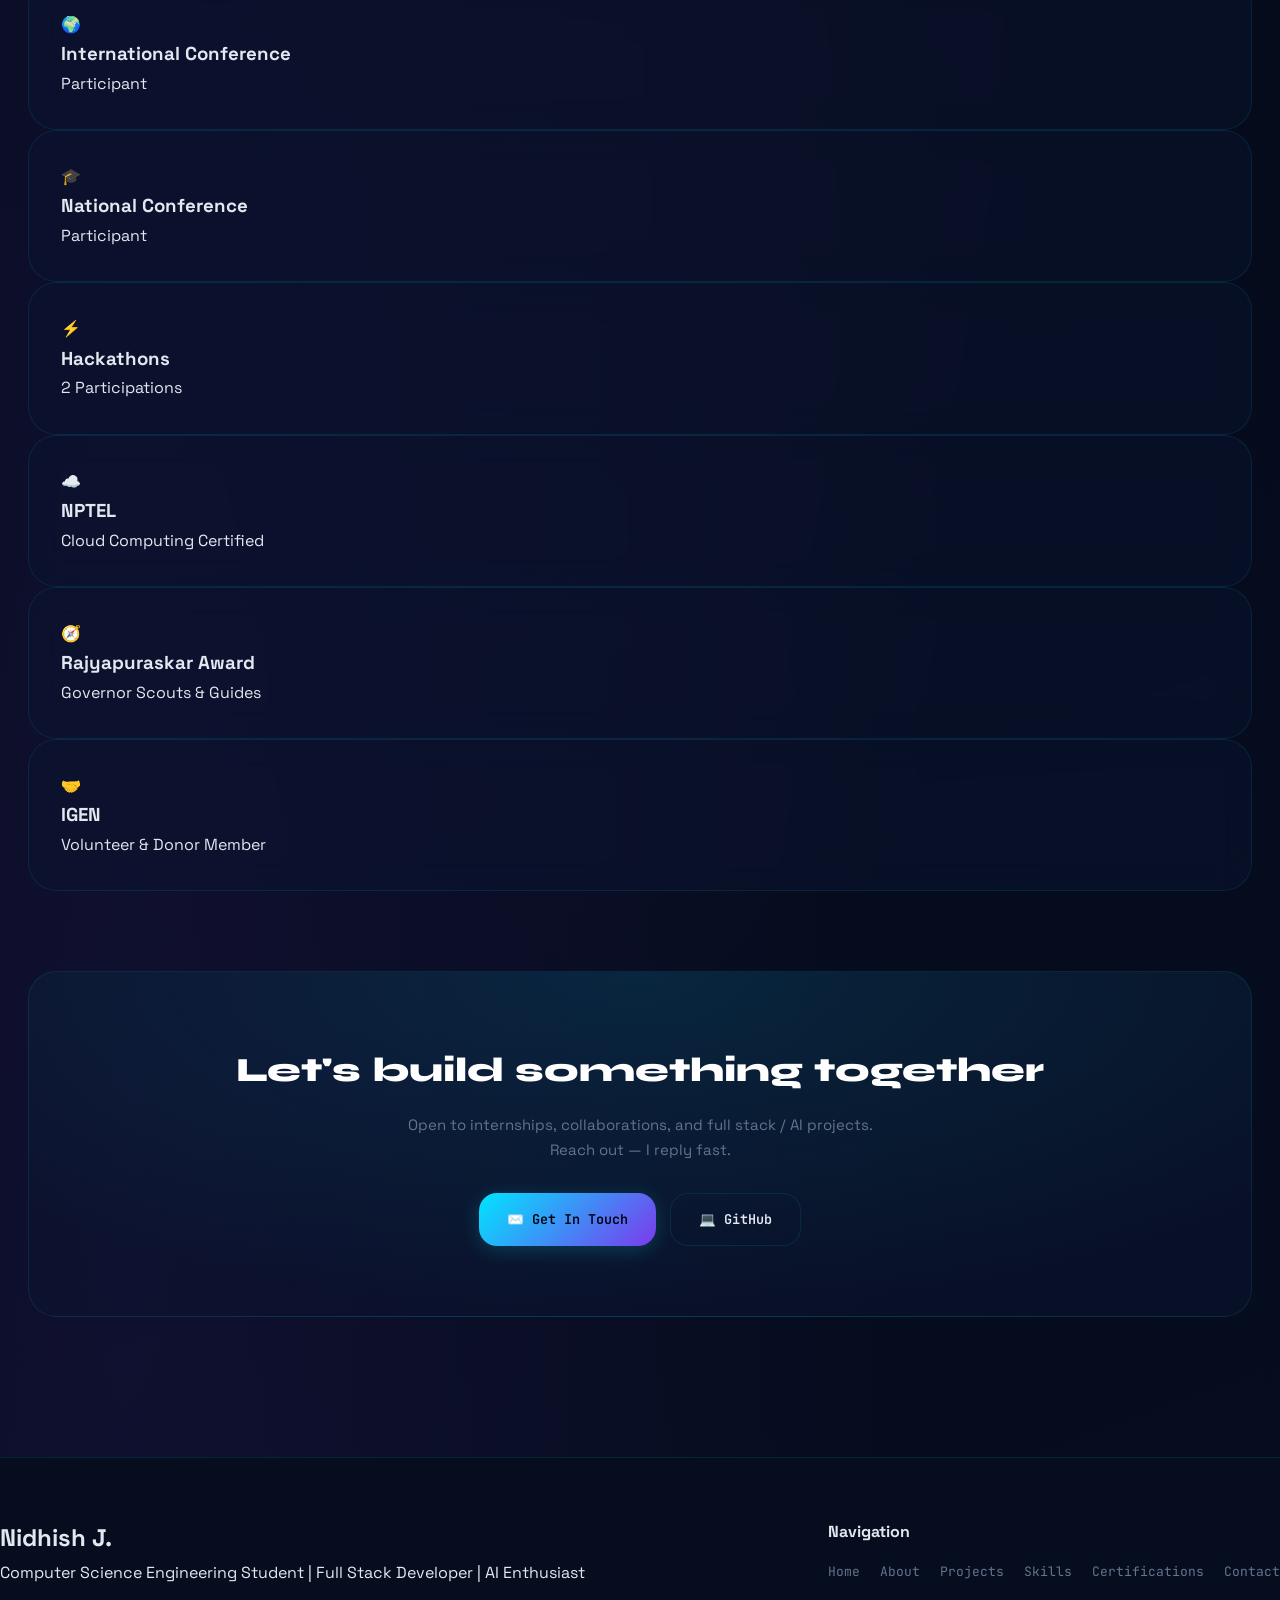
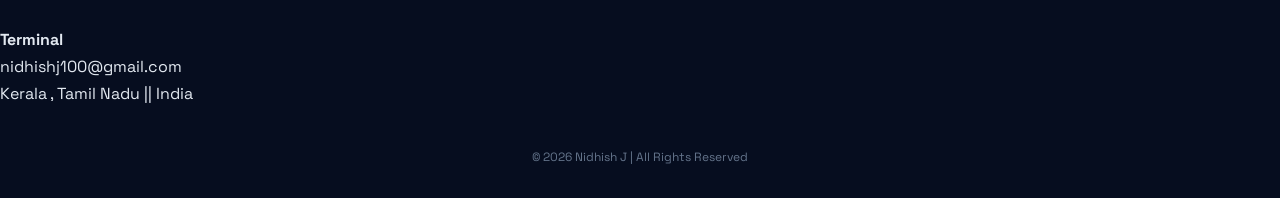
==== commit fb8e27dd: "Update index.html" ====
--- a/index.html
+++ b/index.html
@@ -8,269 +8,9 @@
     <link href="https://fonts.googleapis.com/css2?family=Space+Grotesk:wght@400;600;700&family=Poppins:wght@300;400;600&display=swap" rel="stylesheet">
     <link rel="stylesheet" href="css/style.css">
     <style>
-        /* ══════════════════════════════════════
-           BUBBLE POP PAGE ENTRANCE
-        ══════════════════════════════════════ */
-        #bubble-overlay {
-            position: fixed;
-            inset: 0;
-            z-index: 9999;
-            pointer-events: none;
-            overflow: hidden;
-            background: #020510;
-            /* Added safety fade animation fallback directly so home page never displays blank */
-            animation: overlayFade 1.8s ease forwards;
-            animation-delay: 1.5s;
-        }
-
-        .entry-bubble {
-            position: absolute;
-            border-radius: 50%;
-            animation: bubbleRise var(--dur) ease-out forwards;
-            animation-delay: var(--delay);
-        }
-
-        @keyframes bubbleRise {
-            0%   { transform: translateY(110vh) scale(0.2); opacity: 0.9; }
-            60%  { transform: translateY(-5vh) scale(1); opacity: 1; }
-            80%  { transform: translateY(-5vh) scale(1.18); opacity: 0.9; }
-            90%  { transform: translateY(-5vh) scale(0.92); }
-            100% { transform: translateY(-5vh) scale(1.4); opacity: 0; }
-        }
-
-        @keyframes overlayFade {
-            0%   { opacity: 1; pointer-events: all; }
-            85%  { opacity: 1; pointer-events: all; }
-            100% { opacity: 0; pointer-events: none; visibility: hidden; }
-        }
-
-        #bubble-overlay.fading {
-            animation: overlayFade 1.6s ease forwards;
-            animation-delay: 0.4s;
-        }
-
-        /* ══════════════════════════════════════
-           FLOATING AMBIENT ORBS
-        ══════════════════════════════════════ */
-        .ambient-orbs {
-            position: fixed;
-            inset: 0;
-            pointer-events: none;
-            z-index: 0;
-        }
-
-        .orb {
-            position: absolute;
-            border-radius: 50%;
-            filter: blur(80px);
-            animation: orbFloat var(--t) ease-in-out infinite;
-            animation-delay: var(--td);
-        }
-
-        @keyframes orbFloat {
-            0%, 100% { transform: translate(0, 0) scale(1); }
-            33%  { transform: translate(var(--dx), var(--dy)) scale(1.1); }
-            66%  { transform: translate(calc(var(--dx) * -0.5), calc(var(--dy) * 1.5)) scale(0.9); }
-        }
-
-        /* ══════════════════════════════════════
-           MAGNETIC CURSOR
-        ══════════════════════════════════════ */
-        #cursor-dot {
-            position: fixed;
-            width: 8px; height: 8px;
-            background: #00e5ff;
-            border-radius: 50%;
-            pointer-events: none;
-            z-index: 10000;
-            transform: translate(-50%, -50%);
-            transition: width 0.2s, height 0.2s, background 0.2s;
-            mix-blend-mode: screen;
-        }
-
-        #cursor-ring {
-            position: fixed;
-            width: 36px; height: 36px;
-            border: 1.5px solid rgba(0, 229, 255, 0.5);
-            border-radius: 50%;
-            pointer-events: none;
-            z-index: 9999;
-            transform: translate(-50%, -50%);
-            transition: transform 0.12s ease, width 0.2s, height 0.2s, border-color 0.2s;
-            mix-blend-mode: screen;
-        }
-
-        /* ══════════════════════════════════════
-           PROFILE — ORGANIC BLOB SHAPE
-        ══════════════════════════════════════ */
-        .profile-wrapper {
-            position: relative;
-            width: 340px;
-            height: 380px;
-            display: flex;
-            align-items: center;
-            justify-content: center;
-        }
-
-        /* Rotating outer glow rings */
-        .profile-ring-1,
-        .profile-ring-2,
-        .profile-ring-3 {
-            position: absolute;
-            border-radius: 50%;
-            border: 1px solid transparent;
-            animation: ringRotate linear infinite;
-        }
-
-        .profile-ring-1 {
-            width: 380px; height: 380px;
-            border-top-color: rgba(0, 229, 255, 0.4);
-            border-right-color: rgba(0, 229, 255, 0.1);
-            animation-duration: 8s;
-        }
-
-        .profile-ring-2 {
-            width: 340px; height: 340px;
-            border-bottom-color: rgba(124, 58, 237, 0.5);
-            border-left-color: rgba(124, 58, 237, 0.15);
-            animation-duration: 6s;
-            animation-direction: reverse;
-        }
-
-        .profile-ring-3 {
-            width: 310px; height: 310px;
-            border-top-color: rgba(244, 114, 182, 0.3);
-            border-right-color: rgba(244, 114, 182, 0.08);
-            animation-duration: 12s;
-        }
-
-        @keyframes ringRotate {
-            from { transform: rotate(0deg); }
-            to   { transform: rotate(360deg); }
-        }
-
-        /* Orbiting skill dots */
-        .orbit-dot {
-            position: absolute;
-            width: 190px; height: 190px;
-            animation: orbitSpin linear infinite;
-            top: 50%; left: 50%;
-            margin-top: -95px;
-            margin-left: -95px;
-        }
-
-        .orbit-dot::after {
-            content: attr(data-label);
-            position: absolute;
-            top: -10px;
-            left: 50%;
-            transform: translateX(-50%);
-            background: rgba(0, 229, 255, 0.1);
-            border: 1px solid rgba(0, 229, 255, 0.3);
-            color: #00e5ff;
-            font-family: 'JetBrains Mono', monospace;
-            font-size: 9px;
-            padding: 3px 8px;
-            border-radius: 99px;
-            white-space: nowrap;
-            backdrop-filter: blur(8px);
-        }
-
-        .orbit-dot:nth-child(1) { animation-duration: 7s; }
-        .orbit-dot:nth-child(2) { animation-duration: 10s; animation-direction: reverse; animation-delay: -3s; }
-        .orbit-dot:nth-child(3) { animation-duration: 9s; animation-delay: -6s; }
-
-        @keyframes orbitSpin {
-            from { transform: rotate(0deg); }
-            to   { transform: rotate(360deg); }
-        }
-
-        /* The actual blob image container */
-        .blob-frame {
-            position: relative;
-            width: 280px;
-            height: 280px;
-            z-index: 2;
-        }
-
-        .blob-frame svg.blob-clip {
-            position: absolute;
-            width: 0; height: 0;
-        }
-
-        .blob-img-wrap {
-            width: 280px;
-            height: 280px;
-            clip-path: url(#blobClip);
-            animation: blobMorph 8s ease-in-out infinite;
-            overflow: hidden;
-            position: relative;
-        }
-
-        @keyframes blobMorph {
-            0%, 100% { clip-path: url(#blobClip); }
-            25%  { clip-path: url(#blobClip2); }
-            50%  { clip-path: url(#blobClip3); }
-            75%  { clip-path: url(#blobClip4); }
-        }
-
-        .blob-img-wrap img {
-            width: 100%;
-            height: 100%;
-            object-fit: cover;
-            display: block;
-            filter: saturate(1.1) contrast(1.05);
-            transition: transform 0.6s ease;
-        }
-
-        .blob-img-wrap:hover img {
-            transform: scale(1.06);
-        }
-
-        /* Blob glow behind */
-        .blob-glow {
-            position: absolute;
-            inset: -20px;
-            background: radial-gradient(circle, rgba(0,229,255,0.25) 0%, rgba(124,58,237,0.2) 50%, transparent 70%);
-            filter: blur(20px);
-            animation: blobGlowPulse 4s ease-in-out infinite;
-            z-index: 1;
-        }
-
-        @keyframes blobGlowPulse {
-            0%, 100% { opacity: 0.6; transform: scale(1); }
-            50%  { opacity: 1; transform: scale(1.1); }
-        }
-
-        /* Floating tech icon badges around blob */
-        .float-badge {
-            position: absolute;
-            background: rgba(6, 13, 31, 0.85);
-            border: 1px solid rgba(0, 229, 255, 0.25);
-            backdrop-filter: blur(12px);
-            border-radius: 12px;
-            padding: 8px 12px;
-            font-family: 'JetBrains Mono', monospace;
-            font-size: 11px;
-            color: #00e5ff;
-            white-space: nowrap;
-            z-index: 5;
-            animation: badgeFloat ease-in-out infinite;
-        }
-
-        .float-badge:nth-child(1) { top: 10px; right: -60px; animation-duration: 3.2s; animation-delay: 0s; }
-        .float-badge:nth-child(2) { bottom: 40px; right: -70px; animation-duration: 4s; animation-delay: -1.2s; }
-        .float-badge:nth-child(3) { bottom: 10px; left: -60px; animation-duration: 3.7s; animation-delay: -0.6s; }
-        .float-badge:nth-child(4) { top: 50px; left: -55px; animation-duration: 4.5s; animation-delay: -2s; }
-
-        @keyframes badgeFloat {
-            0%, 100% { transform: translateY(0px); }
-            50%  { transform: translateY(-8px); }
-        }
-
-        /* ══════════════════════════════════════
-           STAT STRIP
-        ══════════════════════════════════════ */
+        /* ── Home page specific styles ── */
+
+        /* Quick stats strip under hero */
         .stat-strip {
             display: grid;
             grid-template-columns: repeat(auto-fit, minmax(140px, 1fr));
@@ -302,15 +42,14 @@
             color: var(--muted);
         }
 
-        /* ══════════════════════════════════════
-           SCROLL CUE
-        ══════════════════════════════════════ */
+        /* Scroll cue */
         .scroll-cue {
             position: absolute;
             bottom: 28px;
             left: 50%;
             transform: translateX(-50%);
-            width: 22px; height: 36px;
+            width: 22px;
+            height: 36px;
             border: 2px solid rgba(0, 229, 255, 0.35);
             border-radius: 99px;
             display: flex;
@@ -319,7 +58,8 @@
         }
 
         .scroll-cue span {
-            width: 4px; height: 8px;
+            width: 4px;
+            height: 8px;
             background: var(--accent);
             border-radius: 99px;
             animation: scrollDot 1.6s ease-in-out infinite;
@@ -331,11 +71,11 @@
             100% { opacity: 0; transform: translateY(0); }
         }
 
-        @media (max-width: 960px) { .scroll-cue { display: none; } }
-
-        /* ══════════════════════════════════════
-           FOCUS PILLS
-        ══════════════════════════════════════ */
+        @media (max-width: 960px) {
+            .scroll-cue { display: none; }
+        }
+
+        /* Focus pills row */
         .focus-pills {
             display: flex;
             flex-wrap: wrap;
@@ -355,9 +95,7 @@
             letter-spacing: 0.03em;
         }
 
-        /* ══════════════════════════════════════
-           FEATURED PROJECT
-        ══════════════════════════════════════ */
+        /* Featured project tiles */
         .featured-project .project-top {
             display: flex;
             align-items: center;
@@ -375,8 +113,13 @@
             border-radius: 99px;
         }
 
-        .featured-project h3 { font-size: 20px; }
-        .featured-project p  { margin-top: 4px; }
+        .featured-project h3 {
+            font-size: 20px;
+        }
+
+        .featured-project p {
+            margin-top: 4px;
+        }
 
         .view-all-link {
             display: block;
@@ -389,11 +132,12 @@
             letter-spacing: 0.03em;
             transition: var(--transition);
         }
-        .view-all-link:hover { letter-spacing: 0.06em; }
-
-        /* ══════════════════════════════════════
-           CTA BANNER
-        ══════════════════════════════════════ */
+
+        .view-all-link:hover {
+            letter-spacing: 0.06em;
+        }
+
+        /* CTA banner */
         .cta-banner {
             position: relative;
             text-align: center;
@@ -416,7 +160,8 @@
 
         .cta-title {
             font-family: var(--font-display);
-            font-size: 34px; font-weight: 800;
+            font-size: 34px;
+            font-weight: 800;
             color: #fff;
             margin-bottom: 12px;
         }
@@ -434,342 +179,336 @@
             justify-content: center;
             flex-wrap: wrap;
         }
-
-        /* ══════════════════════════════════════
-           HERO ENTRANCE ANIMATION
-        ══════════════════════════════════════ */
-        .hero-left > * {
-            opacity: 0;
-            transform: translateX(-40px);
-            animation: slideInLeft 0.7s ease forwards;
-        }
-
-        .hero-left > *:nth-child(1) { animation-delay: 1.2s; }
-        .hero-left > *:nth-child(2) { animation-delay: 1.4s; }
-        .hero-left > *:nth-child(3) { animation-delay: 1.55s; }
-        .hero-left > *:nth-child(4) { animation-delay: 1.7s; }
-        .hero-left > *:nth-child(5) { animation-delay: 1.85s; }
-
-        .hero-right {
-            opacity: 0;
-            transform: translateX(40px) scale(0.9);
-            animation: slideInRight 0.8s ease forwards;
-            animation-delay: 1.3s;
-        }
-
-        @keyframes slideInLeft {
-            to { opacity: 1; transform: translateX(0); }
-        }
-
-        @keyframes slideInRight {
-            to { opacity: 1; transform: translateX(0) scale(1); }
-        }
-
-        /* ══════════════════════════════════════
-           3D TILT ON CARDS
-        ══════════════════════════════════════ */
-        .tilt-card {
-            transform-style: preserve-3d;
-            transition: transform 0.1s ease;
-        }
-
-        /* ══════════════════════════════════════
-           FLOATING PARTICLES (page-level)
-        ══════════════════════════════════════ */
-        .sparkle {
-            position: fixed;
-            pointer-events: none;
-            border-radius: 50%;
-            animation: sparkleFade 1.2s ease forwards;
-            z-index: 9998;
-        }
-
-        @keyframes sparkleFade {
-            0%   { transform: scale(0) translateY(0); opacity: 1; }
-            100% { transform: scale(1) translateY(-60px); opacity: 0; }
-        }
-
-        /* ══════════════════════════════════════
-           AURORA BEAM (hero background)
-        ══════════════════════════════════════ */
-        .aurora {
-            position: absolute;
-            inset: 0;
-            pointer-events: none;
-            overflow: hidden;
-            z-index: 0;
-        }
-
-        .aurora-beam {
-            position: absolute;
-            width: 600px;
-            height: 2px;
-            background: linear-gradient(90deg, transparent, rgba(0,229,255,0.4), rgba(124,58,237,0.3), transparent);
-            filter: blur(1px);
-            animation: auroraMove ease-in-out infinite;
-        }
-
-        .aurora-beam:nth-child(1) { top: 15%; left: -200px; animation-duration: 9s; }
-        .aurora-beam:nth-child(2) { top: 40%; right: -200px; animation-duration: 12s; animation-direction: reverse; animation-delay: -3s; }
-        .aurora-beam:nth-child(3) { top: 70%; left: -200px; animation-duration: 7s; animation-delay: -5s; }
-
-        @keyframes auroraMove {
-            0%   { transform: translateX(-100px) rotate(-2deg); opacity: 0; }
-            20%  { opacity: 1; }
-            80%  { opacity: 1; }
-            100% { transform: translateX(110vw) rotate(2deg); opacity: 0; }
-        }
-
-        /* ══════════════════════════════════════
-           HERO GLITCH TITLE EFFECT
-        ══════════════════════════════════════ */
-        .glitch-name {
-            position: relative;
-        }
-
-        .glitch-name::before,
-        .glitch-name::after {
-            content: attr(data-text);
-            position: absolute;
-            top: 0; left: 0;
-            width: 100%; height: 100%;
-        }
-
-        .glitch-name::before {
-            color: rgba(0, 229, 255, 0.7);
-            animation: glitch1 8s infinite;
-            clip-path: polygon(0 0, 100% 0, 100% 35%, 0 35%);
-        }
-
-        .glitch-name::after {
-            color: rgba(244, 114, 182, 0.6);
-            animation: glitch2 8s infinite;
-            clip-path: polygon(0 65%, 100% 65%, 100% 100%, 0 100%);
-        }
-
-        @keyframes glitch1 {
-            0%, 94%, 100% { transform: none; opacity: 0; }
-            95%  { transform: translate(-3px, 1px); opacity: 1; }
-            96%  { transform: translate(3px, -1px); opacity: 1; }
-            97%  { transform: none; opacity: 0; }
-        }
-
-        @keyframes glitch2 {
-            0%, 94%, 100% { transform: none; opacity: 0; }
-            95%  { transform: translate(3px, 2px); opacity: 1; }
-            96%  { transform: translate(-2px, -2px); opacity: 1; }
-            97%  { transform: none; opacity: 0; }
-        }
-
-        /* ============================================
-           RESPONSIVE — LAPTOP / TABLET OVERRIDES
-           ============================================ */
-        @media (max-width: 1024px) {
-            .hero-container {
-                flex-direction: column-reverse;
-                text-align: center;
-                gap: 50px;
-                padding-top: 40px;
-                padding-bottom: 40px;
-            }
-            .hero-left { max-width: 100%; }
-            .hero-title { font-size: 52px; justify-content: center; }
-            .hero-subtitle { font-size: 24px; }
-            .hero-description { margin: 0 auto 30px; }
-            .hero-cta { justify-content: center; }
-            .profile-frame { width: 280px !important; height: 280px !important; }
-            nav { gap: 16px; flex-wrap: wrap; justify-content: center; }
-        }
-
-        /* ============================================
-           RESPONSIVE — MOBILE
-           ============================================ */
-        @media (max-width: 640px) {
-            .hero-title { font-size: 40px; }
-            .hero-subtitle { font-size: 20px; }
-            .typing-container { font-size: 18px; }
-            .profile-wrapper { width: 260px; height: 300px; }
-            .profile-ring-1 { width: 300px; height: 300px; }
-            .profile-ring-2 { width: 270px; height: 270px; }
-            .profile-ring-3 { width: 240px; height: 240px; }
-            .blob-frame, .blob-img-wrap { width: 210px; height: 210px; }
-            .float-badge { display: none !important; }
-            .stat-strip { grid-template-columns: 1fr 1fr; }
-            .cta-title { font-size: 26px; }
-        }
     </style>
 </head>
 <body>
 
-    <div id="bubble-overlay"></div>
-
-    <div id="progressBar"></div>
-
-    <div class="audio-control" id="audioToggle" title="Toggle Ambient Matrix Soundtrack">
-        <span class="audio-wave"><span></span><span></span><span></span></span>
-        <span class="audio-txt">AUDIO OFF</span>
-    </div>
-
     <canvas id="particles"></canvas>
-
-    <div class="ambient-orbs">
-        <div class="orb" style="--bg: rgba(0,229,255,0.15); width: 400px; height: 400px; top: 10%; left: -100px; --dx: 80px; --dy: 50px; --t: 22s; --td: 0s;"></div>
-        <div class="orb" style="--bg: rgba(124,58,237,0.12); width: 500px; height: 500px; bottom: -100px; right: -100px; --dx: -100px; --dy: -70px; --t: 28s; --td: -4s;"></div>
-        <div class="orb" style="--bg: rgba(244,114,182,0.08); width: 350px; height: 350px; top: 40%; right: 20%; --dx: 40px; --dy: 90px; --t: 19s; --td: -8s;"></div>
-    </div>
-
-    <div id="cursor-dot"></div>
-    <div id="cursor-ring"></div>
 
     <header class="navbar">
         <div class="nav-container">
-            <h1 class="logo glow">NJ<span class="dot">.</span></h1>
-            <div style="display: flex; align-items: center; gap: 14px;">
-                <button id="themeToggle" class="theme-btn">🌙</button>
-                <nav>
-                    <a href="index.html" class="active">Home</a>
-                    <a href="about.html">About</a>
-                    <a href="projects.html">Projects</a>
-                    <a href="skills.html">Skills</a>
-                    <a href="certifications.html">Certifications</a>
-                    <a href="contact.html">Contact</a>
-                </nav>
-            </div>
+
+            <h1 class="logo glow">
+                Nidhish <span class="dot">J</span>
+            </h1>
+
+            <nav>
+                <a href="index.html" class="active">Home</a>
+                <a href="about.html">About</a>
+                <a href="projects.html">Projects</a>
+                <a href="skills.html">Skills</a>
+                <a href="certifications.html">Certifications</a>
+                <a href="contact.html">Contact</a>
+            </nav>
+
+            <button id="themeToggle" class="theme-btn">
+                🌙
+            </button>
+
         </div>
     </header>
 
-    <main class="section" style="overflow: visible;">
-        <div class="aurora">
-            <div class="aurora-beam"></div>
-            <div class="aurora-beam"></div>
-            <div class="aurora-beam"></div>
-        </div>
-
-        <div class="container hero-container">
-            
-            <div class="hero-left">
-                <div class="focus-pills" style="justify-content: flex-start; margin-bottom: 14px;">
-                    <span>⚡ Full-Stack Developer</span>
-                    <span>🤖 AI & Intelligent Systems</span>
-                </div>
-                
-                <h1 class="hero-title">
-                    I am <span class="glitch-name text-gradient" data-text="Nidhish J">Nidhish J</span><span class="dot">.</span>
-                </h1>
-
-                <div class="typing-container">
-                    <span class="typing-text">Engineering </span>
-                    <span class="typing-subtitle"></span>
-                </div>
-
-                <p class="hero-description">
-                    Computer Science Engineering student building optimized web applications, AI models, and cloud-integrated systems to deliver impact and solve enterprise challenges.
+    <main>
+
+        <section class="hero-section">
+            <div class="container">
+
+                <div class="hero-container">
+
+                    <div class="hero-left">
+
+                        <span class="badge">
+                            🚀 Computer Science Engineering Student
+                        </span>
+
+                        <h1 class="main-title">
+                            Nidhish <span class="highlight">J</span>
+                        </h1>
+
+                        <h2 class="typing-subtitle"></h2>
+
+                        <p class="tagline">
+                            Computer Science Engineering student at Dhanalakshmi Srinivasan College
+                            of Engineering, Coimbatore — building across Full Stack Development,
+                            Artificial Intelligence, Cloud Computing, and UI/UX Design through
+                            six internships, two live projects, and a steady habit of shipping.
+                        </p>
+
+                        <div class="hero-cta">
+
+                            <a href="projects.html" class="btn btn-primary">
+                                🚀 View Projects
+                            </a>
+
+                            <a href="https://drive.google.com/file/d/1MDJvNUyQqDSdJSYIswV5mEea7pzrSSZ8/view?usp=sharing"
+                               target="_blank"
+                               class="btn btn-secondary">
+                                📄 Resume
+                            </a>
+
+                            <a href="https://github.com/nidhishj100"
+                               target="_blank"
+                               class="btn btn-secondary">
+                                💻 GitHub
+                            </a>
+
+                            <a href="https://www.linkedin.com/in/nidhishj100"
+                               target="_blank"
+                               class="btn btn-secondary">
+                                🔗 LinkedIn
+                            </a>
+
+                        </div>
+
+                    </div>
+
+                    <div class="hero-right">
+
+                        <div class="profile-frame">
+                            <img src="nidhish-profile.jpg"
+                                 alt="Nidhish J"
+                                 class="profile-img">
+                        </div>
+
+                    </div>
+
+                </div>
+
+                <!-- Quick stats -->
+                <div class="stat-strip">
+                    <div class="pro-card stat-box">
+                        <div class="stat-num">7.6</div>
+                        <div class="stat-label">CGPA</div>
+                    </div>
+                    <div class="pro-card stat-box">
+                        <div class="stat-num">6</div>
+                        <div class="stat-label">Internships</div>
+                    </div>
+                    <div class="pro-card stat-box">
+                        <div class="stat-num">25+</div>
+                        <div class="stat-label">Certifications</div>
+                    </div>
+                    <div class="pro-card stat-box">
+                        <div class="stat-num">2</div>
+                        <div class="stat-label">Live Projects</div>
+                    </div>
+                    <div class="pro-card stat-box">
+                        <div class="stat-num">2028</div>
+                        <div class="stat-label">Graduation</div>
+                    </div>
+                </div>
+
+            </div>
+
+            <div class="scroll-cue"><span></span></div>
+        </section>
+
+        <section class="section">
+            <div class="container">
+                <h2 class="section-title"><span class="number">01.</span> Core Domains</h2>
+                <p class="section-subtitle">
+                    The four areas I keep coming back to — across coursework, internships, and side builds.
                 </p>
-
-                <div class="hero-cta">
-                    <a href="projects.html" class="btn btn-primary magnet-target">Explore Projects</a>
-                    <a href="contact.html" class="btn btn-secondary magnet-target">Let's Connect</a>
-                </div>
-            </div>
-
-            <div class="hero-right">
-                <div class="profile-wrapper">
-                    
-                    <div class="profile-ring-1"></div>
-                    <div class="profile-ring-2"></div>
-                    <div class="profile-ring-3"></div>
-
-                    <div class="orbit-dot" data-label="React.js"></div>
-                    <div class="orbit-dot" data-label="Python / AI"></div>
-                    <div class="orbit-dot" data-label="Node.js"></div>
-
-                    <div class="float-badge">🚀 4+ Internships</div>
-                    <div class="float-badge">💡 10+ Certs</div>
-                    <div class="float-badge">⚙️ Full Stack</div>
-                    <div class="float-badge">🌐 Cloud/IoT</div>
-
-                    <div class="blob-frame">
-                        <div class="blob-glow"></div>
-                        <div class="blob-img-wrap">
-                            <img src="nidhish-profile.jpg" alt="Nidhish J Profile Visual Avatar">
+                <div class="grid grid-3">
+                    <div class="pro-card functional">
+                        <div class="card-icon">🧠</div>
+                        <h3>AI & Machine Learning</h3>
+                        <p>Exploring intelligent systems and ML fundamentals, from predictive models to AI-assisted automation.</p>
+                    </div>
+                    <div class="pro-card functional">
+                        <div class="card-icon">🌐</div>
+                        <h3>IoT & Edge Computing</h3>
+                        <p>Designing sensor networks, microcontroller pipelines, and live cloud-connected monitoring dashboards.</p>
+                    </div>
+                    <div class="pro-card functional">
+                        <div class="card-icon">💻</div>
+                        <h3>Full Stack Development</h3>
+                        <p>Building end-to-end web platforms with HTML, CSS, JavaScript, Java, and Python — UI through to backend logic.</p>
+                    </div>
+                </div>
+
+                <br><br>
+
+                <div class="focus-pills">
+                    <span>🎯 Currently learning: Full Stack Development</span>
+                    <span>☁️ Cloud Technologies</span>
+                    <span>🤖 AI Applications</span>
+                </div>
+            </div>
+        </section>
+
+        <section class="section">
+            <div class="container">
+
+                <h2 class="section-title"><span class="number">02.</span> Featured Projects</h2>
+                <p class="section-subtitle">
+                    Academic and industry-backed builds solving real healthcare and environmental problems.
+                </p>
+
+                <div class="grid">
+
+                    <div class="pro-card featured-project">
+                        <div class="project-top">
+                            <div class="card-icon" style="margin-bottom:0;">💊</div>
+                            <span class="project-status">Completed</span>
                         </div>
-
-                        <svg class="blob-clip">
-                            <defs>
-                                <clipPath id="blobClip" clipPathUnits="objectBoundingBox">
-                                    <path d="M0.15,0.35 C0.08,0.55 0.12,0.78 0.3,0.88 C0.48,0.98 0.72,0.92 0.85,0.76 C0.98,0.6 0.95,0.35 0.82,0.18 C0.69,0.01 0.45,-0.05 0.28,0.06 C0.11,0.17 0.22,0.15 0.15,0.35 Z"/>
-                                </clipPath>
-                                <clipPath id="blobClip2" clipPathUnits="objectBoundingBox">
-                                    <path d="M0.2,0.25 C0.1,0.45 0.05,0.7 0.22,0.85 C0.39,1 0.7,0.95 0.85,0.8 C1,0.65 0.9,0.4 0.78,0.2 C0.66,0 0.4,0.05 0.2,0.25 Z"/>
-                                </clipPath>
-                                <clipPath id="blobClip3" clipPathUnits="objectBoundingBox">
-                                    <path d="M0.25,0.15 C0.12,0.3 0.18,0.6 0.32,0.78 C0.46,0.96 0.75,0.98 0.88,0.82 C1,0.66 0.92,0.35 0.79,0.18 C0.66,0.01 0.38,0 0.25,0.15 Z"/>
-                                </clipPath>
-                                <clipPath id="blobClip4" clipPathUnits="objectBoundingBox">
-                                    <path d="M0.18,0.4 C0.15,0.6 0.25,0.8 0.42,0.88 C0.59,0.96 0.8,0.85 0.88,0.68 C0.96,0.51 0.88,0.28 0.75,0.15 C0.62,0.02 0.38,0.02 0.25,0.12 C0.12,0.22 0.21,0.2 0.18,0.4 Z"/>
-                                </clipPath>
-                            </defs>
-                        </svg>
-                    </div>
-
-                </div>
-            </div>
-
-        </div>
-
-        <div class="container" style="position: relative; z-index: 5;">
-            <div class="stat-strip">
-                <div class="stat-box pro-card tilt-card">
-                    <div class="stat-num">4+</div>
-                    <div class="stat-label">INTERNSHIPS</div>
-                </div>
-                <div class="stat-box pro-card tilt-card">
-                    <div class="stat-num">10+</div>
-                    <div class="stat-label">CERTIFICATIONS</div>
-                </div>
-                <div class="stat-box pro-card tilt-card">
-                    <div class="stat-num">8.0</div>
-                    <div class="stat-label">ACADEMIC CGPA</div>
-                </div>
-                <div class="stat-box pro-card tilt-card">
-                    <div class="stat-num">2+</div>
-                    <div class="stat-label">MAJOR PROJECTS</div>
-                </div>
-            </div>
-        </div>
-
-        <div class="container" style="margin-top: 100px; position: relative; z-index: 5;">
-            <div class="featured-project pro-card reveal">
-                <div class="project-top">
-                    <div class="project-status">⭐ FEATURED SYSTEM PROJECT</div>
-                </div>
-                <h3 class="text-gradient">AI & IoT Enabled smart healthcare assistant</h3>
-                <p style="color: var(--muted); margin-top: 8px; line-height: 1.6;">
-                    An advanced embedded infrastructure designed to monitor and parse remote diagnostics data using smart sensors, providing instant cloud analytical logs to healthcare nodes.
+                        <h3>SafeRx Prescription Verifier</h3>
+                        <p>An IBM-supported healthcare project that validates and verifies medical prescriptions to reduce errors, improve patient safety, and streamline clinical workflows.</p>
+                        <div class="tech-tags">
+                            <span>IBM</span>
+                            <span>Healthcare</span>
+                            <span>Web Application</span>
+                            <span>AI</span>
+                        </div>
+                    </div>
+
+                    <div class="pro-card featured-project">
+                        <div class="project-top">
+                            <div class="card-icon" style="margin-bottom:0;">🌳</div>
+                            <span class="project-status">Completed</span>
+                        </div>
+                        <h3>Deforestation Detection Website</h3>
+                        <p>A web-based environmental monitoring platform that identifies and tracks deforestation activity, built to raise awareness through accessible, data-driven visuals.</p>
+                        <div class="tech-tags">
+                            <span>HTML</span>
+                            <span>CSS</span>
+                            <span>JavaScript</span>
+                            <span>Environmental Monitoring</span>
+                        </div>
+                    </div>
+
+                </div>
+
+                <a href="projects.html" class="view-all-link">View all projects →</a>
+
+            </div>
+        </section>
+
+        <section class="section">
+            <div class="container">
+
+                <h2 class="section-title"><span class="number">03.</span> Professional Experience</h2>
+                <p class="section-subtitle">
+                    Six internships across full stack, AI, IoT, design, and data — each one teaching a different slice of the stack.
                 </p>
-                <a href="projects.html" class="view-all-link">View All Portfolio Innovations &rarr;</a>
-            </div>
-        </div>
-
-        <div class="container" style="margin-top: 100px; padding-bottom: 60px; position: relative; z-index: 5;">
-            <div class="cta-banner reveal">
-                <h2 class="cta-title">Let's engineering the future together</h2>
-                <p class="cta-sub">Seeking innovative core opportunities, developer frameworks engagement, and intelligent software deployments.</p>
-                <div class="cta-buttons">
-                    <a href="contact.html" class="btn btn-primary magnet-target">Get In Touch</a>
-                    <a href="about.html" class="btn btn-secondary magnet-target">About My Journey</a>
-                </div>
-            </div>
-        </div>
-
-        <div class="scroll-cue"><span></span></div>
+
+                <div class="grid">
+
+                    <div class="pro-card">
+                        <div class="card-icon">🗄️</div>
+                        <h3>Project Data Management Intern</h3>
+                        <p>IGEN • 1 Year<br>Streamlined structured and unstructured dataset processing to support database integrity and rapid asset retrieval.</p>
+                    </div>
+
+                    <div class="pro-card">
+                        <div class="card-icon">🎨</div>
+                        <h3>UI/UX Design Intern</h3>
+                        <p>Shrishti Campus Technopark • 15 Days<br>Engineered mid-to-high fidelity wireframes and interactive mobile prototypes using Figma.</p>
+                    </div>
+
+                    <div class="pro-card">
+                        <div class="card-icon">🤖</div>
+                        <h3>AI & Robotics Intern</h3>
+                        <p>Robomatic, Coimbatore<br>Integrated ML algorithms with autonomous robotic hardware for automation and obstacle-evasion mapping.</p>
+                    </div>
+
+                    <div class="pro-card">
+                        <div class="card-icon">📡</div>
+                        <h3>IoT Intern</h3>
+                        <p>Industrial Training Program<br>Built IoT automation systems across microcontroller architectures, sensor networks, and live cloud dashboards.</p>
+                    </div>
+
+                </div>
+
+            </div>
+        </section>
+
+        <section class="section">
+            <div class="container">
+
+                <h2 class="section-title"><span class="number">04.</span> Achievements</h2>
+                <p class="section-subtitle">
+                    Recognition earned through competitions, conferences, and community work.
+                </p>
+
+                <div class="grid">
+
+                    <div class="pro-card">
+                        <div class="card-icon">🏆</div>
+                        <h3>First Prize</h3>
+                        <p>Paper Presentation</p>
+                    </div>
+
+                    <div class="pro-card">
+                        <div class="card-icon">🏆</div>
+                        <h3>First Prize</h3>
+                        <p>Poster Presentation</p>
+                    </div>
+
+                    <div class="pro-card">
+                        <div class="card-icon">🌍</div>
+                        <h3>International Conference</h3>
+                        <p>Participant</p>
+                    </div>
+
+                    <div class="pro-card">
+                        <div class="card-icon">🎓</div>
+                        <h3>National Conference</h3>
+                        <p>Participant</p>
+                    </div>
+
+                    <div class="pro-card">
+                        <div class="card-icon">⚡</div>
+                        <h3>Hackathons</h3>
+                        <p>2 Participations</p>
+                    </div>
+
+                    <div class="pro-card">
+                        <div class="card-icon">☁️</div>
+                        <h3>NPTEL</h3>
+                        <p>Cloud Computing Certified</p>
+                    </div>
+
+                    <div class="pro-card">
+                        <div class="card-icon">🧭</div>
+                        <h3>Rajyapuraskar Award</h3>
+                        <p>Governor Scouts & Guides</p>
+                    </div>
+
+                    <div class="pro-card">
+                        <div class="card-icon">🤝</div>
+                        <h3>IGEN</h3>
+                        <p>Volunteer & Donor Member</p>
+                    </div>
+
+                </div>
+
+            </div>
+        </section>
+
+        <section class="section" style="padding-top:0;">
+            <div class="container">
+                <div class="cta-banner">
+                    <h2 class="cta-title">Let's build something together</h2>
+                    <p class="cta-sub">Open to internships, collaborations, and full stack / AI projects. Reach out — I reply fast.</p>
+                    <div class="cta-buttons">
+                        <a href="contact.html" class="btn btn-primary">✉️ Get In Touch</a>
+                        <a href="https://github.com/nidhishj100" target="_blank" class="btn btn-secondary">💻 GitHub</a>
+                    </div>
+                </div>
+            </div>
+        </section>
+
     </main>
 
     <footer class="footer">
         <div class="footer-container">
             <div class="footer-left">
-                <h3>Nidhish J<span class="dot">.</span></h3>
-                <p>Computer Science Engineering Student specializing in Full Stack Architectures & Intelligent Core System Integrations.</p>
+                <h2>Nidhish J<span class="dot">.</span></h2>
+                <p>Computer Science Engineering Student | Full Stack Developer | AI Enthusiast</p>
+            </div>
+            <div class="footer-center">
+                <h4>Navigation</h4>
                 <div class="footer-links">
                     <a href="index.html">Home</a>
                     <a href="about.html">About</a>
@@ -780,9 +519,9 @@
                 </div>
             </div>
             <div class="footer-right">
-                <h4>Terminal Location</h4>
+                <h4>Terminal</h4>
                 <p>nidhishj100@gmail.com</p>
-                <p>Kerala / Tamil Nadu || India</p>
+                <p>Kerala , Tamil Nadu || India</p>
             </div>
         </div>
         <div class="footer-bottom">
@@ -791,93 +530,5 @@
     </footer>
 
     <script src="js/script.js"></script>
-    <script>
-        // ═══════════════════════════════════════
-        // LOCAL OVERLAY POP ANIMATION DISMISSAL
-        // ═══════════════════════════════════════
-        document.addEventListener('DOMContentLoaded', () => {
-            const overlay = document.getElementById('bubble-overlay');
-            if (overlay) {
-                // Generate entrance bubbles dynamically
-                for (let i = 0; i < 12; i++) {
-                    const b = document.createElement('div');
-                    b.className = 'entry-bubble';
-                    const size = Math.random() * 80 + 40;
-                    b.style.width = `${size}px`;
-                    b.style.height = `${size}px`;
-                    b.style.left = `${Math.random() * 100}%`;
-                    b.style.background = i % 2 === 0 ? '#00e5ff' : '#7c3aed';
-                    b.style.setProperty('--dur', `${Math.random() * 0.8 + 0.8}s`);
-                    b.style.setProperty('--delay', `${Math.random() * 0.4}s`);
-                    overlay.appendChild(b);
-                }
-                
-                // Add fade trigger class safely
-                setTimeout(() => {
-                    overlay.classList.add('fading');
-                    setTimeout(() => {
-                        overlay.style.display = 'none';
-                    }, 1600);
-                }, 500);
-            }
-        });
-
-        // ═══════════════════════════════════════
-        // CARD INTERACTIVE 3D TILT EFFECT 
-        // ═══════════════════════════════════════
-        document.querySelectorAll('.tilt-card').forEach(card => {
-            card.addEventListener('mousemove', (e) => {
-                const rect = card.getBoundingClientRect();
-                const x = e.clientX - rect.left;
-                const y = e.clientY - rect.top;
-                const xc = rect.width / 2;
-                const yc = rect.height / 2;
-                const rotateY = (xs - xc) / 10;
-                const rotateX = -(y - yc) / 10;
-                card.style.transform = `perspective(600px) rotateY(${rotateY}deg) rotateX(${rotateX}deg) scale(1.03)`;
-            });
-            card.addEventListener('mouseleave', () => {
-                card.style.transform = 'perspective(600px) rotateY(0) rotateX(0) scale(1)';
-            });
-        });
-
-        // ═══════════════════════════════════════
-        // INTEGRATED TYPING FRAMEWORK ENGINE
-        // ═══════════════════════════════════════
-        const typingElement = document.querySelector('.typing-subtitle');
-        if (typingElement) {
-            const roles = ["Full Stack Developer", "AI Enthusiast", "UI/UX Designer", "Cloud Computing Learner", "IoT Developer"];
-            let roleIndex = 0, charIndex = 0, isDeleting = false;
-            function typeEffect() {
-                const current = roles[roleIndex];
-                typingElement.textContent = current.substring(0, isDeleting ? charIndex - 1 : charIndex + 1);
-                isDeleting ? charIndex-- : charIndex++;
-                let speed = isDeleting ? 50 : 100;
-                if (!isDeleting && charIndex === current.length) { speed = 1800; isDeleting = true; }
-                else if (isDeleting && charIndex === 0) { isDeleting = false; roleIndex = (roleIndex + 1) % roles.length; speed = 500; }
-                setTimeout(typeEffect, speed);
-            }
-            setTimeout(typeEffect, 1500);
-        }
-
-        // ═══════════════════════════════════════
-        // CLICK MOUSE GENERATOR SPARKLE EMITTER
-        // ═══════════════════════════════════════
-        window.addEventListener('click', (e) => {
-            for (let i = 0; i < 8; i++) {
-                const sparkle = document.createElement('div');
-                sparkle.className = 'sparkle';
-                const size = Math.random() * 6 + 2;
-                sparkle.style.width = `${size}px`;
-                sparkle.style.height = `${size}px`;
-                sparkle.style.left = `${e.clientX}px`;
-                sparkle.style.top = `${e.clientY}px`;
-                sparkle.style.background = Math.random() > 0.5 ? '#00e5ff' : '#7c3aed';
-                sparkle.style.transform = `translate(${(Math.random() - 0.5) * 60}px, ${(Math.random() - 0.5) * 60}px)`;
-                document.body.appendChild(sparkle);
-                setTimeout(() => sparkle.remove(), 1200);
-            }
-        });
-    </script>
 </body>
 </html>
--- a/css/style.css
+++ b/css/style.css
@@ -29,11 +29,30 @@
   --transition: 0.38s cubic-bezier(0.4, 0, 0.2, 1);
 }
 
+/* ── LIGHT THEME OVERRIDES ── */
+[data-theme="light"] {
+  --bg:        #f8fafc;
+  --bg-2:      #f1f5f9;
+  --card:      #ffffff;
+  --card-hov:  #f8fafc;
+  --accent:    #0ea5e9;
+  --accent2:   #6d28d9;
+  --accent3:   #db2777;
+  --text:      #0f172a;
+  --muted:     #64748b;
+  --border:    rgba(14, 165, 233, 0.15);
+  --glow:      rgba(14, 165, 233, 0.08);
+  --glow2:     rgba(109, 40, 217, 0.08);
+}
+
 /* ── RESET ── */
 *, *::before, *::after {
   margin: 0;
   padding: 0;
   box-sizing: border-box;
+}
+
+html {
   scroll-behavior: smooth;
 }
 
@@ -46,16 +65,14 @@
   background: var(--bg);
   overflow-x: hidden;
   padding-top: 88px;
-
-  /* Signature: dual-source deep-space radial mesh */
   background-image:
     radial-gradient(ellipse 80% 50% at 85% 5%,  rgba(0, 229, 255, 0.09), transparent),
     radial-gradient(ellipse 60% 60% at 10% 90%, rgba(124, 58, 237, 0.09), transparent),
     radial-gradient(ellipse 40% 40% at 50% 50%, rgba(244, 114, 182, 0.04), transparent),
-    linear-gradient(160deg, #020510 0%, #060d1f 100%);
-}
-
-/* ── SCANLINE OVERLAY (signature texture) ── */
+    linear-gradient(160deg, var(--bg) 0%, var(--bg-2) 100%);
+}
+
+/* ── SCANLINE OVERLAY ── */
 body::before {
   content: '';
   position: fixed;
@@ -71,13 +88,6 @@
   );
 }
 
-/* ── CANVAS PARTICLES ── */
-canvas {
-  position: fixed;
-  inset: 0;
-  z-index: -1;
-}
-
 /* ── SELECTION ── */
 ::selection {
   background: rgba(0, 229, 255, 0.25);
@@ -106,6 +116,10 @@
   border-bottom: 1px solid var(--border);
 }
 
+[data-theme="light"] .navbar {
+  background: rgba(248, 250, 252, 0.85);
+}
+
 .nav-container {
   max-width: 1320px;
   margin: auto;
@@ -115,32 +129,16 @@
   padding: 18px 32px;
 }
 
-/* Logo — monogram feel */
 .logo {
   font-family: var(--font-display);
   font-size: 28px;
   font-weight: 800;
-  color: var(--accent);
+  color: var(--text);
   letter-spacing: -1px;
   position: relative;
-  animation: logoFloat 4s ease-in-out infinite;
-}
-
-.logo::after {
-  content: '';
-  position: absolute;
-  bottom: -4px;
-  left: 0;
-  width: 100%;
-  height: 2px;
-  background: linear-gradient(90deg, var(--accent), transparent);
-  border-radius: 99px;
-}
-
-@keyframes logoFloat {
-  0%, 100% { transform: translateY(0);   filter: drop-shadow(0 0  6px rgba(0,229,255,.5)); }
-  50%       { transform: translateY(-5px); filter: drop-shadow(0 0 16px rgba(0,229,255,.9)); }
-}
+}
+
+.logo .dot { color: var(--accent); }
 
 nav {
   display: flex;
@@ -187,14 +185,12 @@
   font-size: 20px;
   cursor: pointer;
   color: var(--muted);
-  margin-right: 16px;
   transition: color var(--transition);
 }
-
 .theme-btn:hover { color: var(--accent); }
 
 /* ============================================
-   CONTAINER
+   UI COMPONENT STRUCTURES
    ============================================ */
 .container {
   max-width: 1320px;
@@ -202,748 +198,129 @@
   padding: 0 28px;
 }
 
-/* ============================================
-   HERO
-   ============================================ */
-.hero-section {
-  min-height: 92vh;
-  display: flex;
-  align-items: center;
+.section {
+  padding: 80px 0;
   position: relative;
 }
 
+/* Hero structural setup layout */
 .hero-container {
-  width: 100%;
-  display: grid;
-  grid-template-columns: 1fr 1fr;
+  display: flex;
+  align-items: center;
+  justify-content: space-between;
   gap: 60px;
-  align-items: center;
-}
-
-/* Badge pill */
-.badge {
-  display: inline-flex;
-  align-items: center;
-  gap: 8px;
-  background: rgba(0, 229, 255, 0.08);
-  color: var(--accent);
-  border: 1px solid rgba(0, 229, 255, 0.20);
-  padding: 8px 18px;
-  border-radius: 99px;
-  font-family: var(--font-mono);
-  font-size: 12px;
-  letter-spacing: 0.06em;
-  margin-bottom: 22px;
-}
-
-.badge::before {
-  content: '';
-  width: 7px;
-  height: 7px;
-  background: var(--accent);
-  border-radius: 50%;
-  animation: pulse 1.8s ease-in-out infinite;
-}
-
-@keyframes pulse {
-  0%, 100% { opacity: 1; transform: scale(1); }
-  50%       { opacity: 0.4; transform: scale(1.4); }
-}
-
-/* Main title */
-.main-title {
+  min-height: calc(85vh - 88px);
+}
+
+.hero-left {
+  flex: 1;
+  max-width: 680px;
+}
+
+.hero-right {
+  flex: 1;
+  display: flex;
+  justify-content: center;
+  align-items: center;
+}
+
+.hero-title {
   font-family: var(--font-display);
-  font-size: 72px;
+  font-size: 64px;
   font-weight: 800;
-  line-height: 1.05;
-  letter-spacing: -2px;
-  color: #fff;
-}
-
-.highlight {
-  background: linear-gradient(135deg, var(--accent) 0%, var(--accent2) 60%, var(--accent3) 100%);
-  -webkit-background-clip: text;
-  -webkit-text-fill-color: transparent;
-  background-clip: text;
-}
-
-/* Typing subtitle */
-.typing-subtitle {
-  margin-top: 14px;
-  font-family: var(--font-mono);
-  font-size: 20px;
-  font-weight: 600;
-  color: var(--accent);
-  min-height: 30px;
-}
-
-.tagline {
-  margin-top: 20px;
-  color: var(--muted);
-  line-height: 1.85;
-  max-width: 520px;
-  font-size: 15.5px;
-}
-
-.hero-cta {
-  margin-top: 36px;
-  display: flex;
-  gap: 14px;
-  flex-wrap: wrap;
-}
-
-/* ── Profile ── */
-.hero-right {
-  display: flex;
-  justify-content: center;
-  align-items: center;
-}
-
-.profile-frame {
-  width: 340px !important;
-  height: 340px !important;
-  border-radius: 30px !important;
-  overflow: hidden;
-  position: relative;
-  border: 1px solid rgba(0, 229, 255, 0.25) !important;
-  box-shadow:
-    0 0  0   1px rgba(0, 229, 255, 0.08),
-    0 0  40px rgba(0, 229, 255, 0.18),
-    0 0  80px rgba(124, 58, 237, 0.12) !important;
-  animation: frameBreath 5s ease-in-out infinite;
-}
-
-/* Corner-bracket signature element */
-.profile-frame::before,
-.profile-frame::after {
-  content: '';
-  position: absolute;
-  width: 28px;
-  height: 28px;
-  z-index: 2;
-  pointer-events: none;
-}
-
-.profile-frame::before {
-  top: 12px; left: 12px;
-  border-top: 2px solid var(--accent);
-  border-left: 2px solid var(--accent);
-  border-radius: 4px 0 0 0;
-}
-
-.profile-frame::after {
-  bottom: 12px; right: 12px;
-  border-bottom: 2px solid var(--accent2);
-  border-right: 2px solid var(--accent2);
-  border-radius: 0 0 4px 0;
-}
-
-@keyframes frameBreath {
-  0%, 100% { box-shadow: 0 0 0 1px rgba(0,229,255,.08), 0 0 40px rgba(0,229,255,.18), 0 0 80px rgba(124,58,237,.12); }
-  50%       { box-shadow: 0 0 0 1px rgba(0,229,255,.15), 0 0 60px rgba(0,229,255,.28), 0 0 120px rgba(124,58,237,.20); }
-}
-
-.profile-img {
-  display: block !important;
-  width: 100% !important;
-  height: 100% !important;
-  object-fit: cover !important;
-  transition: transform 0.6s ease;
-}
-
-.profile-frame:hover .profile-img {
-  transform: scale(1.04);
-}
-
-/* ============================================
-   BUTTONS
-   ============================================ */
-.btn {
-  display: inline-flex;
-  align-items: center;
-  gap: 8px;
-  padding: 13px 28px;
-  border-radius: var(--radius-sm);
-  text-decoration: none;
-  font-family: var(--font-body);
-  font-weight: 600;
-  font-size: 14px;
-  letter-spacing: 0.02em;
-  transition: var(--transition);
-  position: relative;
-  overflow: hidden;
-}
-
-.btn-primary {
-  background: linear-gradient(135deg, var(--accent), #00b4d8);
-  color: #000;
-  border: none;
-  box-shadow: 0 0 20px rgba(0, 229, 255, 0.25);
-}
-
-.btn-primary::before {
-  content: '';
-  position: absolute;
-  inset: 0;
-  background: linear-gradient(135deg, rgba(255,255,255,0.2), transparent);
-  opacity: 0;
-  transition: opacity var(--transition);
-}
-
-.btn-primary:hover::before { opacity: 1; }
-
-.btn-secondary {
-  border: 1px solid rgba(0, 229, 255, 0.30);
-  color: var(--accent);
-  background: rgba(0, 229, 255, 0.04);
-}
-
-.btn-secondary:hover {
-  background: rgba(0, 229, 255, 0.10);
-  border-color: var(--accent);
-}
-
-.btn:hover { transform: translateY(-3px); }
-
-.btn-primary:hover {
-  box-shadow: 0 0 32px rgba(0, 229, 255, 0.40);
-}
-
-/* ============================================
-   SECTIONS
-   ============================================ */
-.section {
-  padding: 110px 0;
-}
-
-/* Section heading with gradient underline */
-.section-title {
-  font-family: var(--font-display);
-  font-size: 44px;
-  font-weight: 800;
-  letter-spacing: -1px;
-  text-align: center;
+  line-height: 1.1;
   margin-bottom: 16px;
   color: #fff;
 }
 
-.page-title {
-  font-family: var(--font-display);
-  font-size: 52px;
-  font-weight: 800;
-  letter-spacing: -1.5px;
-  text-align: center;
-  margin-bottom: 20px;
-  color: #fff;
-}
-
-.page-title .number {
-  font-family: var(--font-mono);
+[data-theme="light"] .hero-title { color: #0f172a; }
+
+.typing-container {
+  font-family: var(--font-mono);
+  font-size: 24px;
+  margin-bottom: 24px;
+  color: var(--text);
+}
+
+.typing-subtitle {
   color: var(--accent);
-  font-size: 0.75em;
-  vertical-align: super;
-}
-
-.section-subtitle {
-  color: var(--muted);
-  text-align: center;
-  max-width: 640px;
-  margin: 0 auto 56px;
-  font-size: 15.5px;
-  line-height: 1.8;
-}
-
-/* Divider dot */
-.section-title::after {
-  content: '.';
-  color: var(--accent);
-}
-
-/* ============================================
-   CARDS  (shared base)
-   ============================================ */
-.pro-card,
-.project-card,
-.contact-card,
-.mentor-card {
-  background: rgba(11, 21, 48, 0.70);
+  font-weight: 600;
+}
+
+.hero-description {
+  color: var(--muted);
+  font-size: 17px;
+  max-width: 580px;
+  margin-bottom: 36px;
+  line-height: 1.6;
+}
+
+.hero-cta {
+  display: flex;
+  gap: 16px;
+}
+
+/* Glassmorphism Profile Layout Cards */
+.pro-card {
+  background: rgba(11, 21, 48, 0.5);
   border: 1px solid var(--border);
   border-radius: var(--radius-lg);
   padding: 32px;
   backdrop-filter: blur(16px);
   -webkit-backdrop-filter: blur(16px);
-  transition: transform var(--transition), box-shadow var(--transition), border-color var(--transition), background var(--transition);
-  position: relative;
-  overflow: hidden;
-}
-
-/* Subtle inner top-edge shimmer */
-.pro-card::before,
-.project-card::before,
-.contact-card::before,
-.mentor-card::before {
-  content: '';
-  position: absolute;
-  top: 0; left: 0; right: 0;
-  height: 1px;
-  background: linear-gradient(90deg, transparent, rgba(0,229,255,0.35), transparent);
-  opacity: 0;
-  transition: opacity var(--transition);
-}
-
-.pro-card:hover,
-.project-card:hover,
-.contact-card:hover,
-.mentor-card:hover {
-  transform: translateY(-10px);
-  background: rgba(15, 31, 64, 0.85);
-  border-color: rgba(0, 229, 255, 0.22);
-  box-shadow:
-    0 20px 60px rgba(0, 0, 0, 0.5),
-    0  0  40px rgba(0, 229, 255, 0.12);
-}
-
-.pro-card:hover::before,
-.project-card:hover::before,
-.contact-card:hover::before,
-.mentor-card:hover::before {
-  opacity: 1;
-}
-
-.card-icon {
-  font-size: 42px;
-  margin-bottom: 18px;
-  display: inline-block;
-  filter: drop-shadow(0 0 8px rgba(0,229,255,0.4));
-}
-
-.pro-card h3 {
-  font-family: var(--font-display);
-  font-size: 19px;
-  font-weight: 700;
-  margin-bottom: 12px;
-  color: #fff;
-}
-
-.pro-card p {
-  color: var(--muted);
-  font-size: 14.5px;
-  line-height: 1.75;
+  transition: transform var(--transition), box-shadow var(--transition), border-color var(--transition);
+}
+
+[data-theme="light"] .pro-card {
+  background: rgba(255, 255, 255, 0.7);
+  box-shadow: 0 10px 30px rgba(0, 0, 0, 0.03);
+}
+
+/* Text Gradients */
+.text-gradient {
+  background: linear-gradient(135deg, #fff 30%, var(--accent) 70%, var(--accent2) 100%);
+  -webkit-background-clip: text;
+  background-clip: text;
+  -webkit-text-fill-color: transparent;
+}
+
+[data-theme="light"] .text-gradient {
+  background: linear-gradient(135deg, #0f172a 30%, var(--accent2) 75%, var(--accent) 100%);
+  -webkit-background-clip: text;
+  background-clip: text;
+  -webkit-text-fill-color: transparent;
+}
+
+/* Buttons System */
+.btn {
+  display: inline-flex;
+  align-items: center;
+  gap: 10px;
+  padding: 14px 28px;
+  border-radius: var(--radius-md);
+  font-family: var(--font-mono);
+  font-size: 13.5px;
+  font-weight: 600;
+  text-decoration: none;
+  transition: all var(--transition);
+}
+
+.btn-primary {
+  background: linear-gradient(135deg, var(--accent), var(--accent2));
+  color: #020510 !important;
+  border: none;
+  box-shadow: 0 4px 20px rgba(0, 229, 255, 0.2);
+}
+
+.btn-secondary {
+  background: rgba(11, 21, 48, 0.3);
+  color: var(--text);
+  border: 1px solid var(--border);
 }
 
 /* ============================================
-   GRIDS
+   REVEALS & TRACKERS
    ============================================ */
-.grid,
-.grid-3 {
-  display: grid;
-  grid-template-columns: repeat(auto-fit, minmax(300px, 1fr));
-  gap: 28px;
-}
-
-/* ============================================
-   PROJECT CARDS
-   ============================================ */
-.project-img-container {
-  overflow: hidden;
-  border-radius: var(--radius-md);
-  position: relative;
-}
-
-.project-img-container::after {
-  content: '';
-  position: absolute;
-  inset: 0;
-  background: linear-gradient(0deg, rgba(2,5,16,0.6) 0%, transparent 60%);
-  pointer-events: none;
-}
-
-.project-img-container img {
-  width: 100%;
-  height: 220px;
-  object-fit: cover;
-  display: block;
-  transition: transform 0.6s ease;
-}
-
-.project-card:hover .project-img-container img {
-  transform: scale(1.06);
-}
-
-.project-body {
-  padding-top: 22px;
-}
-
-.project-body h3 {
-  font-family: var(--font-display);
-  font-size: 18px;
-  font-weight: 700;
-  color: #fff;
-  margin-bottom: 8px;
-}
-
-.project-body p {
-  color: var(--muted);
-  font-size: 14px;
-  line-height: 1.75;
-}
-
-.tech-tags {
-  margin-top: 16px;
-  display: flex;
-  flex-wrap: wrap;
-  gap: 8px;
-}
-
-.tech-tags span {
-  background: rgba(0, 229, 255, 0.08);
-  color: var(--accent);
-  border: 1px solid rgba(0, 229, 255, 0.18);
-  padding: 5px 12px;
-  border-radius: 99px;
-  font-family: var(--font-mono);
-  font-size: 11px;
-  font-weight: 600;
-  letter-spacing: 0.04em;
-  transition: background var(--transition);
-}
-
-.tech-tags span:hover {
-  background: rgba(0, 229, 255, 0.16);
-}
-
-/* ============================================
-   MENTOR CARDS
-   ============================================ */
-.mentor-card {
-  text-align: center;
-}
-
-.mentor-card img {
-  width: 90px;
-  height: 90px;
-  border-radius: 50%;
-  object-fit: cover;
-  border: 2px solid rgba(0, 229, 255, 0.25);
-  margin-bottom: 14px;
-  transition: transform 0.4s ease, box-shadow 0.4s ease;
-}
-
-.mentor-card:hover img {
-  transform: scale(1.07);
-  box-shadow: 0 0 20px rgba(0, 229, 255, 0.35);
-}
-
-/* ============================================
-   CONTACT
-   ============================================ */
-.contact-container {
-  display: grid;
-  grid-template-columns: repeat(auto-fit, minmax(270px, 1fr));
-  gap: 28px;
-}
-
-/* Form elements */
-#contactForm input,
-#contactForm textarea {
-  width: 100%;
-  background: rgba(11, 21, 48, 0.60);
-  border: 1px solid var(--border);
-  border-radius: var(--radius-sm);
-  padding: 14px 18px;
-  color: var(--text);
-  font-family: var(--font-body);
-  font-size: 14.5px;
-  margin-bottom: 14px;
-  outline: none;
-  transition: border-color var(--transition), box-shadow var(--transition);
-}
-
-#contactForm input:focus,
-#contactForm textarea:focus {
-  border-color: rgba(0, 229, 255, 0.45);
-  box-shadow: 0 0 0 3px rgba(0, 229, 255, 0.08);
-}
-
-#contactForm textarea {
-  resize: vertical;
-  min-height: 130px;
-}
-
-/* ============================================
-   CERTIFICATIONS
-   ============================================ */
-.cert-img {
-  width: 100%;
-  height: 200px;
-  object-fit: cover;
-  border-radius: var(--radius-md);
-  margin-bottom: 16px;
-  transition: transform 0.4s ease, filter 0.4s ease;
-  filter: brightness(0.92);
-}
-
-.pro-card:hover .cert-img {
-  transform: scale(1.04);
-  filter: brightness(1);
-}
-
-/* ============================================
-   TIMELINE
-   ============================================ */
-.timeline-date {
-  font-family: var(--font-mono);
-  font-size: 12px;
-  font-weight: 600;
-  letter-spacing: 0.06em;
-  color: var(--accent);
-  text-transform: uppercase;
-}
-
-/* ============================================
-   FOOTER
-   ============================================ */
-.footer {
-  margin-top: 80px;
-  background: #020815;
-  padding: 60px 20px 40px;
-  border-top: 1px solid var(--border);
-  position: relative;
-}
-
-.footer::before {
-  content: '';
-  position: absolute;
-  top: 0; left: 50%; transform: translateX(-50%);
-  width: 200px;
-  height: 1px;
-  background: linear-gradient(90deg, transparent, var(--accent), transparent);
-}
-
-.footer-container {
-  max-width: 1320px;
-  margin: auto;
-  display: grid;
-  grid-template-columns: repeat(auto-fit, minmax(220px, 1fr));
-  gap: 40px;
-}
-
-.footer h4 {
-  font-family: var(--font-display);
-  font-size: 14px;
-  font-weight: 700;
-  letter-spacing: 0.08em;
-  text-transform: uppercase;
-  color: var(--accent);
-  margin-bottom: 16px;
-}
-
-.footer a {
-  display: block;
-  color: var(--muted);
-  margin-top: 10px;
-  text-decoration: none;
-  font-size: 14px;
-  transition: color var(--transition), transform var(--transition);
-}
-
-.footer a:hover {
-  color: var(--accent);
-  transform: translateX(4px);
-}
-
-.footer-bottom {
-  text-align: center;
-  margin-top: 40px;
-  color: var(--muted);
-  font-size: 13px;
-  font-family: var(--font-mono);
-  letter-spacing: 0.04em;
-}
-
-/* ============================================
-   LIGHT MODE
-   ============================================ */
-.light-mode {
-  --bg:    #f0f4ff;
-  --bg-2:  #e8eefa;
-  --card:  #ffffff;
-  --text:  #111827;
-  --muted: #6b7280;
-  --border: rgba(0, 120, 200, 0.12);
-  background: #f0f4ff !important;
-  color: #111827 !important;
-}
-
-.light-mode .navbar {
-  background: rgba(240, 244, 255, 0.92);
-  border-bottom-color: rgba(0,0,0,0.06);
-}
-
-.light-mode .pro-card,
-.light-mode .project-card,
-.light-mode .contact-card,
-.light-mode .mentor-card {
-  background: rgba(255,255,255,0.90);
-  border-color: rgba(0,180,255,0.10);
-  color: #111827;
-}
-
-.light-mode .pro-card p,
-.light-mode .project-body p {
-  color: #374151;
-}
-
-.light-mode body::before {
-  display: none;
-}
-
-/* ============================================
-   RESPONSIVE — TABLET
-   ============================================ */
-@media (max-width: 960px) {
-  .hero-container {
-    grid-template-columns: 1fr;
-    text-align: center;
-    gap: 40px;
-  }
-
-  .main-title {
-    font-size: 54px;
-    letter-spacing: -1.5px;
-  }
-
-  .tagline { margin-inline: auto; }
-
-  .hero-cta { justify-content: center; }
-
-  .profile-frame {
-    width: 280px !important;
-    height: 280px !important;
-  }
-
-  nav {
-    gap: 16px;
-    flex-wrap: wrap;
-    justify-content: center;
-  }
-}
-
-/* ============================================
-   RESPONSIVE — MOBILE
-   ============================================ */
-@media (max-width: 640px) {
-  body { padding-top: 100px; }
-
-  .nav-container {
-    flex-direction: column;
-    padding: 14px 18px;
-    gap: 12px;
-  }
-
-  .logo { font-size: 22px; }
-
-  nav a { font-size: 12px; }
-
-  .main-title {
-    font-size: 38px !important;
-    letter-spacing: -1px;
-  }
-
-  .page-title {
-    font-size: 32px !important;
-  }
-
-  .section-title {
-    font-size: 30px;
-  }
-
-  .typing-subtitle { font-size: 16px; }
-
-  .profile-frame {
-    width: 220px !important;
-    height: 220px !important;
-  }
-
-  .section { padding: 70px 0; }
-
-  .grid,
-  .grid-3,
-  .contact-container,
-  .footer-container {
-    grid-template-columns: 1fr !important;
-  }
-
-  .pro-card,
-  .project-card,
-  .contact-card,
-  .mentor-card {
-    padding: 24px 20px;
-    border-radius: var(--radius-md);
-  }
-
-  .cert-img { height: 170px; }
-
-  .btn {
-    padding: 12px 22px;
-    font-size: 13px;
-  }
-
-  .footer { padding: 50px 16px 30px; }
-
-  .footer-container { text-align: center; }
-
-  .footer a:hover { transform: none; }
-}
-
-/* ============================================
-   REDUCED MOTION
-   ============================================ */
-@media (prefers-reduced-motion: reduce) {
-  *, *::before, *::after {
-    animation-duration: 0.01ms !important;
-    transition-duration: 0.01ms !important;
-  }
-}
-/* ============================================
-   EXTRA MOBILE IMPROVEMENTS
-   ============================================ */
-
-/* Prevent images from overflowing */
-img {
-  max-width: 100%;
-  height: auto;
-}
-
-/* Better mobile buttons */
-@media (max-width: 640px) {
-  .btn,
-  .btn-primary,
-  .btn-secondary {
-    width: 100%;
-    justify-content: center;
-  }
-
-  .hero-cta {
-    flex-direction: column;
-    width: 100%;
-  }
-}
-
-/* Better touch spacing */
-@media (max-width: 640px) {
-  nav a {
-    padding: 8px;
-  }
-}
-
-/* Prevent long text overflow */
-h1, h2, h3, p {
-  word-wrap: break-word;
-  overflow-wrap: break-word;
-}
-
-/* Smooth section reveal */
 .reveal {
   opacity: 0;
   transform: translateY(40px);
@@ -955,27 +332,66 @@
   transform: translateY(0);
 }
 
-/* Glass effect for cards */
-.pro-card,
-.project-card,
-.contact-card,
-.mentor-card {
-  backdrop-filter: blur(18px);
-}
-
-/* Hover glow for project cards */
-.project-card:hover {
-  box-shadow:
-    0 0 20px rgba(0,229,255,.2),
-    0 0 60px rgba(124,58,237,.15);
-}
-
-/* Floating animation */
-.float {
-  animation: floatEffect 4s ease-in-out infinite;
-}
-
-@keyframes floatEffect {
-  0%,100% {transform: translateY(0);}
-  50% {transform: translateY(-12px);}
-}
+#progressBar {
+  position: fixed;
+  top: 0; left: 0;
+  height: 3px;
+  background: linear-gradient(90deg, var(--accent), var(--accent2), var(--accent3));
+  z-index: 1001;
+  width: 0%;
+}
+
+.audio-control {
+  position: fixed;
+  bottom: 24px; left: 24px;
+  z-index: 998;
+  background: rgba(11, 21, 48, 0.8);
+  border: 1px solid var(--border);
+  padding: 10px 14px;
+  border-radius: var(--radius-sm);
+  cursor: pointer;
+  display: flex;
+  align-items: center;
+  gap: 10px;
+  backdrop-filter: blur(8px);
+}
+
+.audio-txt {
+  font-family: var(--font-mono);
+  font-size: 10px;
+  color: var(--muted);
+}
+
+.footer {
+  border-top: 1px solid var(--border);
+  background: var(--bg-2);
+  padding: 60px 0 30px;
+  margin-top: 60px;
+}
+
+.footer-container {
+  display: flex;
+  justify-content: space-between;
+  gap: 40px;
+  flex-wrap: wrap;
+}
+
+.footer-links {
+  display: flex;
+  gap: 20px;
+  margin-top: 16px;
+}
+
+.footer-links a {
+  text-decoration: none;
+  color: var(--muted);
+  font-size: 13px;
+  font-family: var(--font-mono);
+}
+
+.footer-bottom {
+  text-align: center;
+  margin-top: 40px;
+  font-size: 12px;
+  color: var(--muted);
+}
